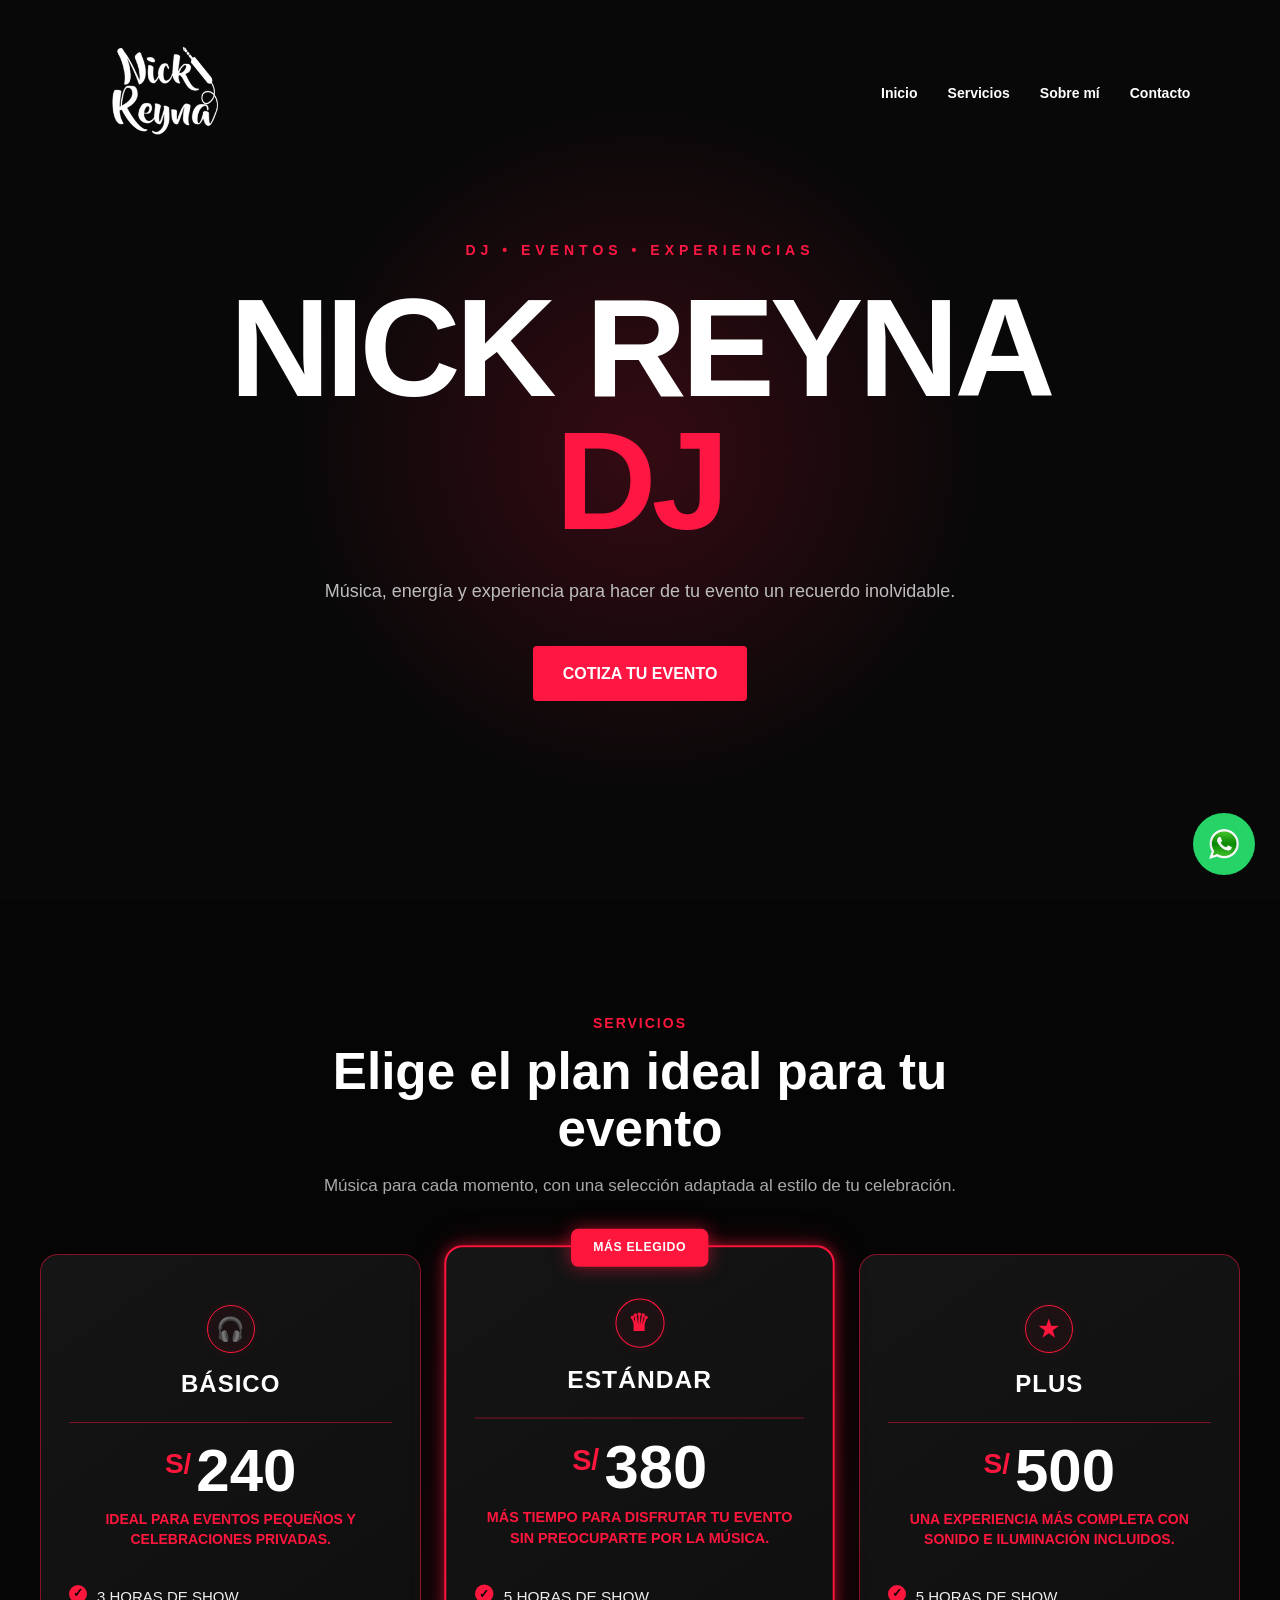
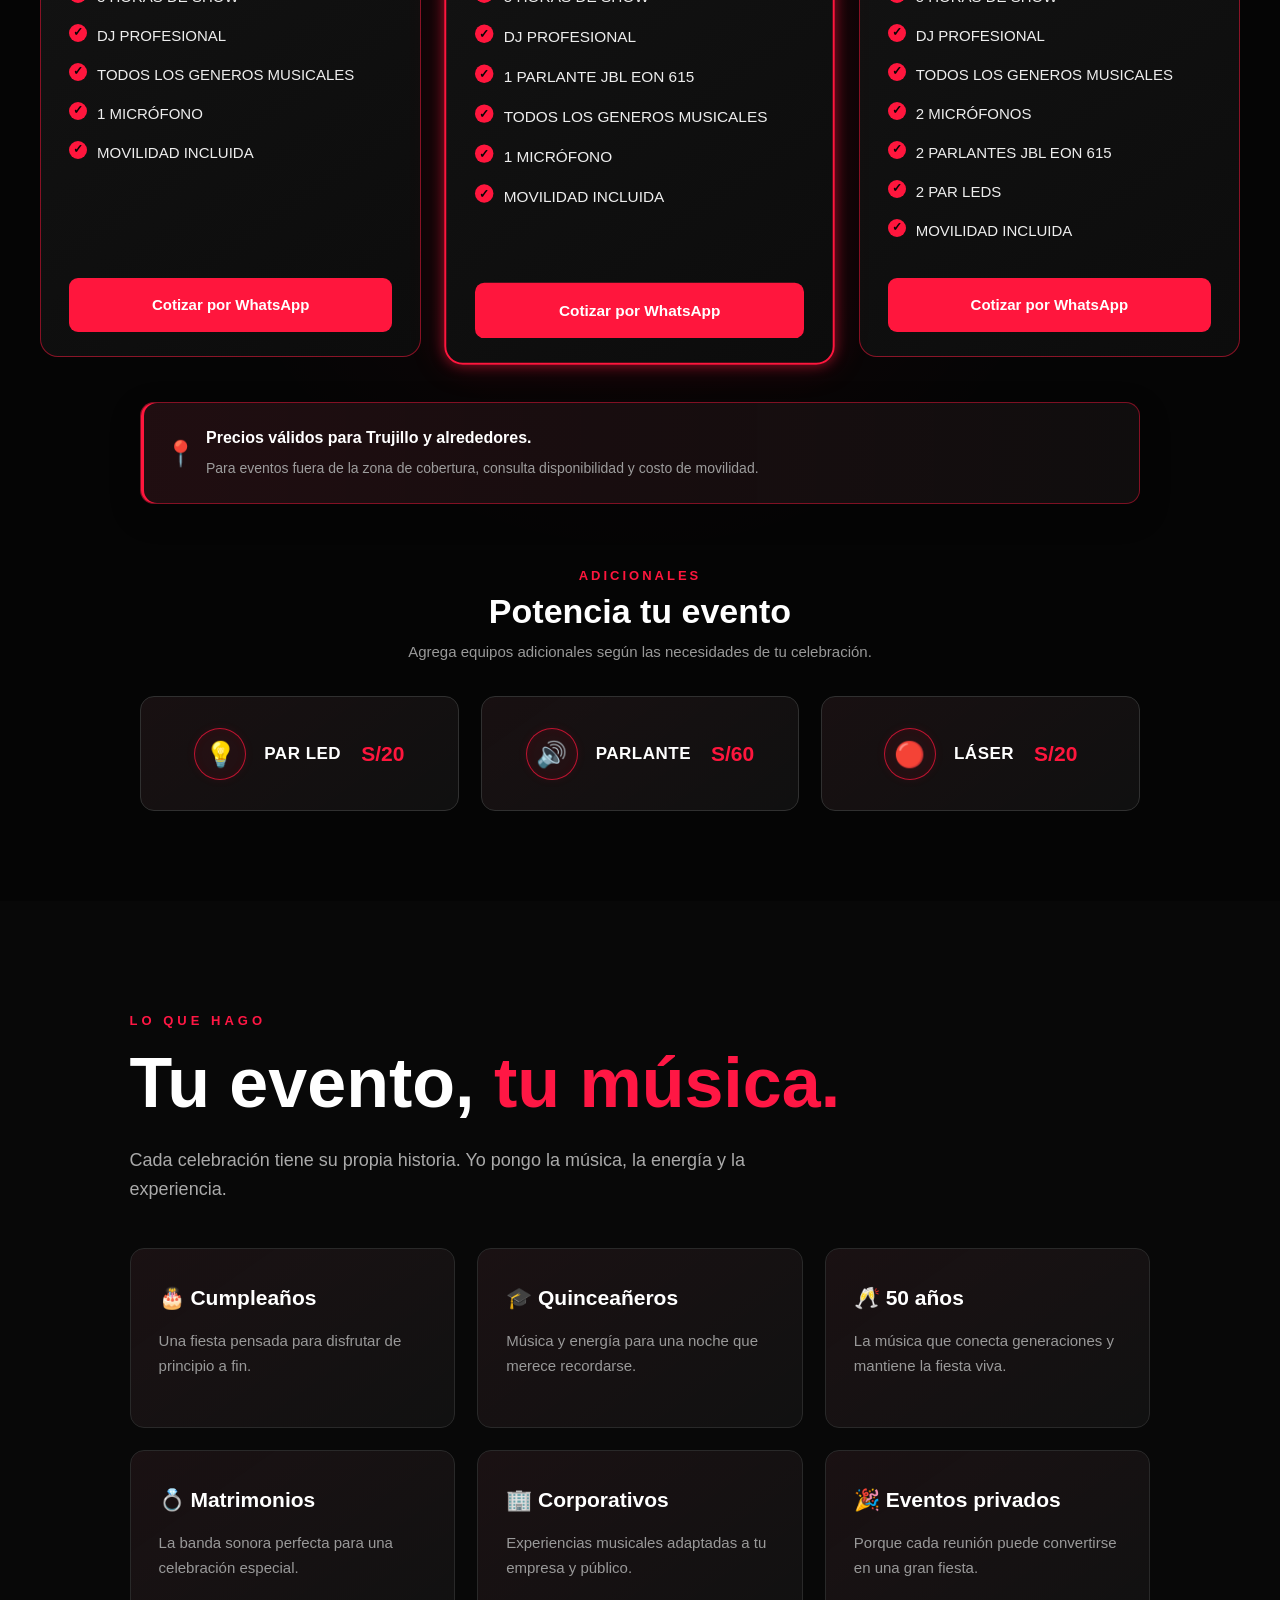
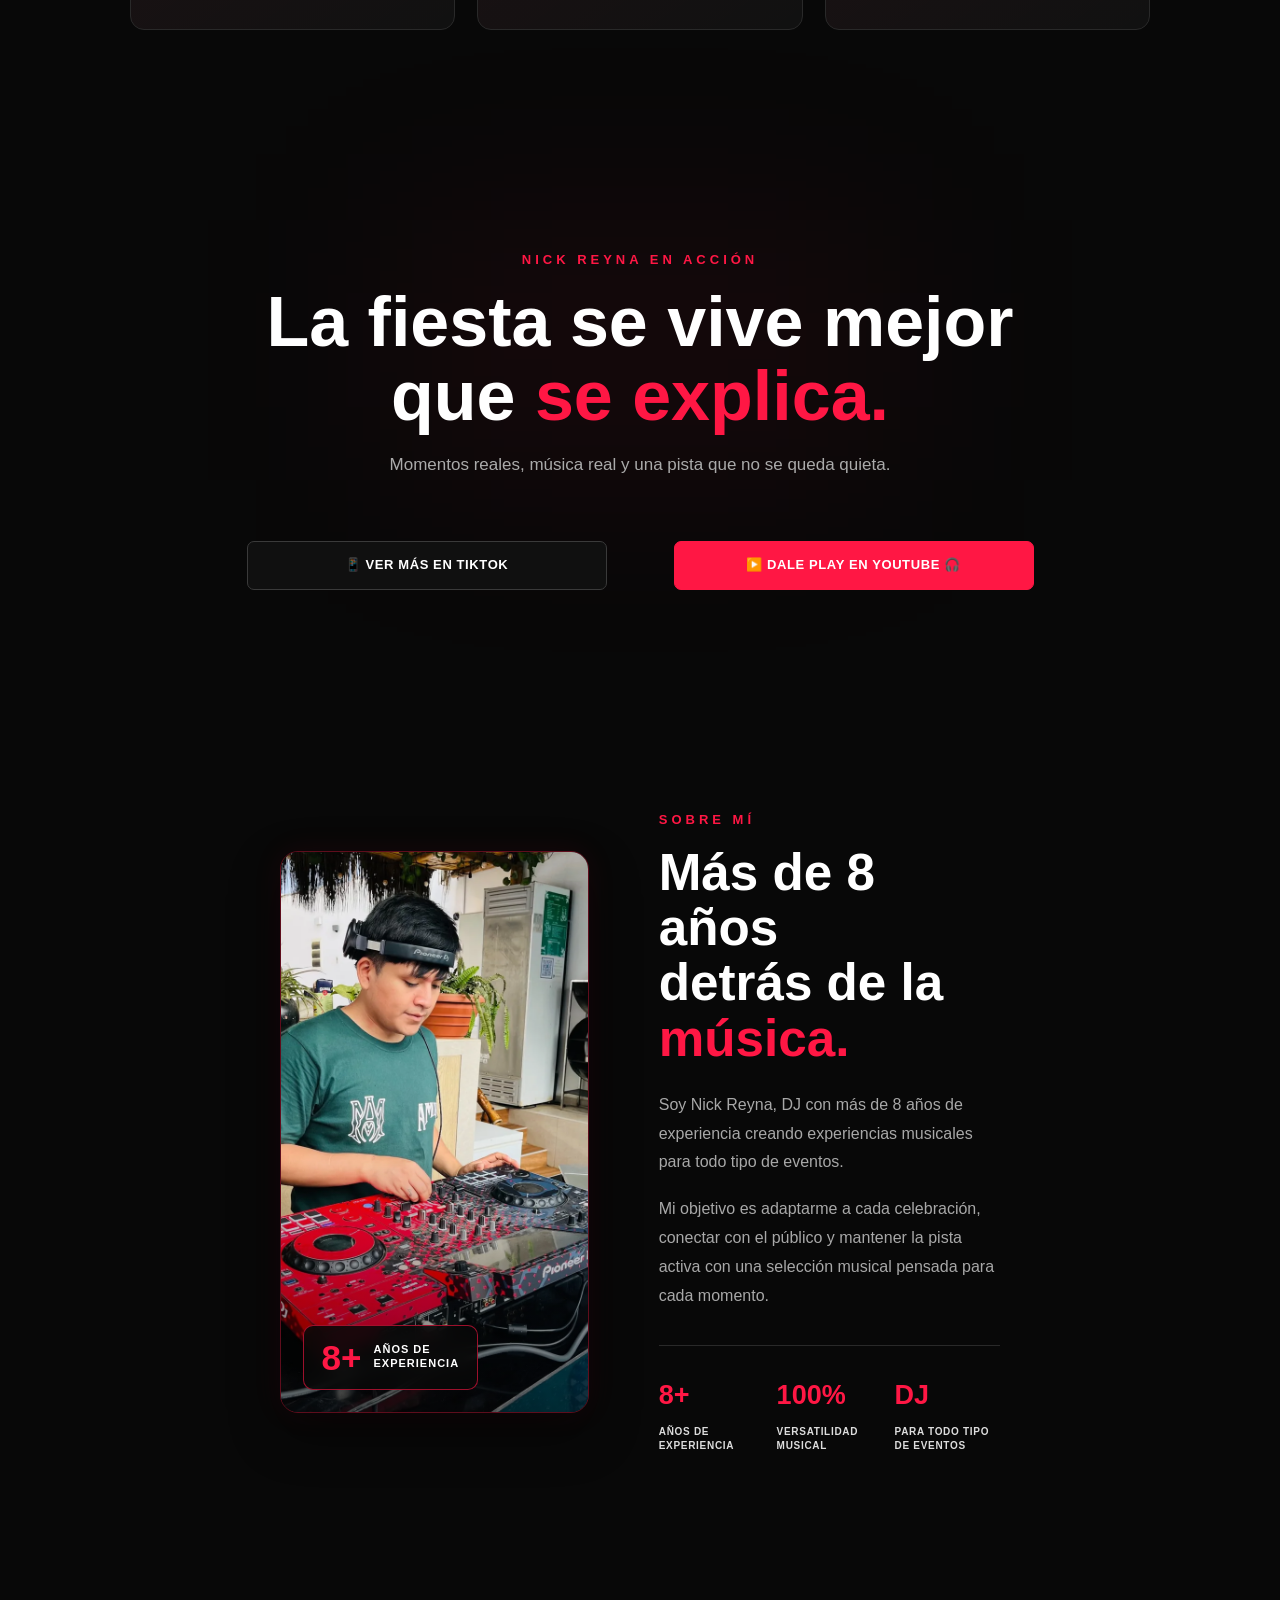
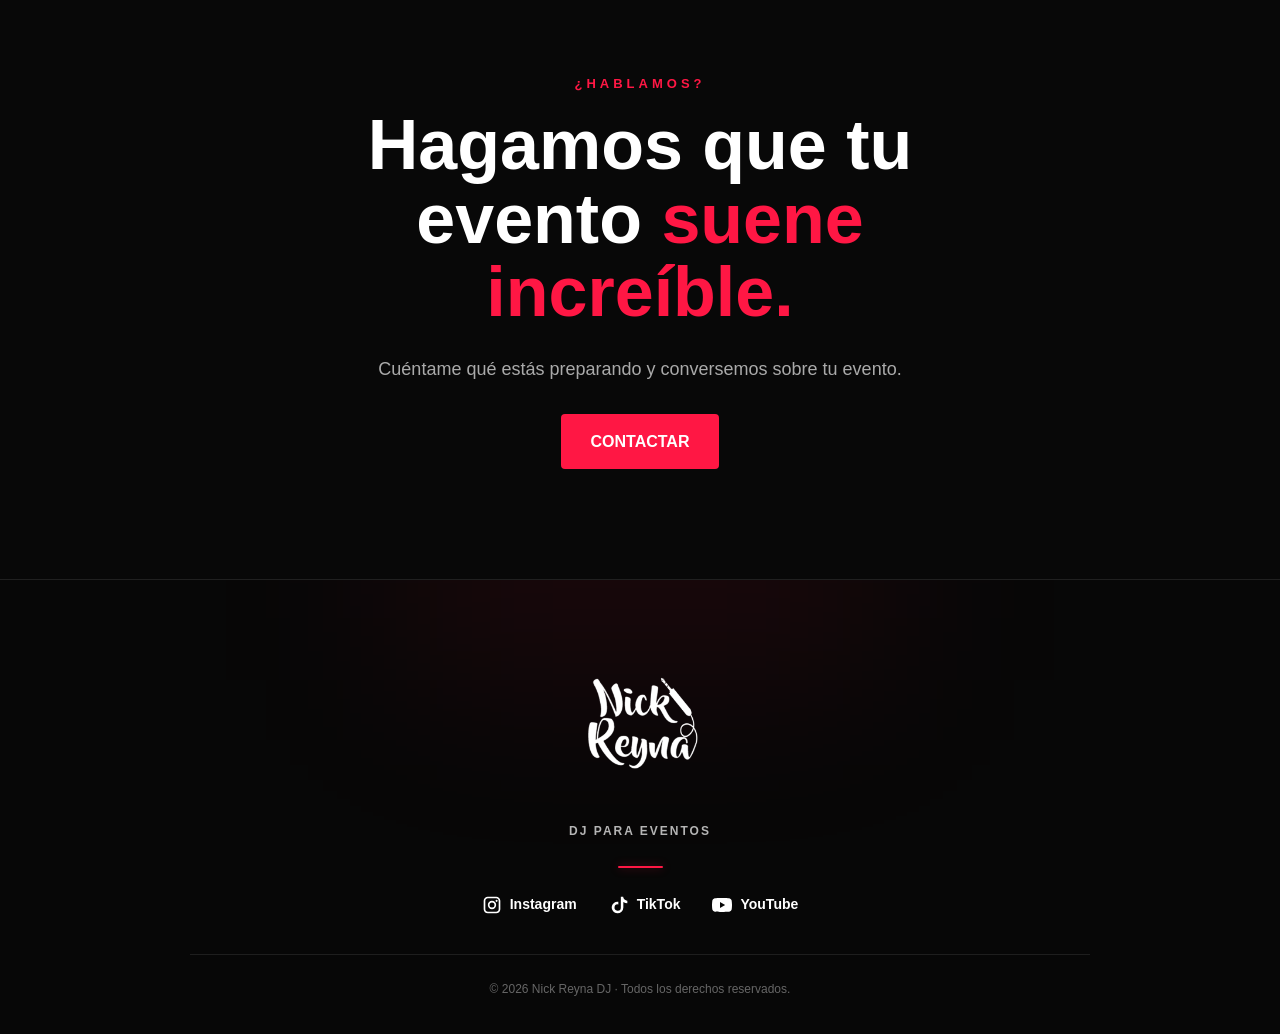
==== index.html @ 9663a925 "Add files via upload" ====
<!DOCTYPE html>
<html lang="es">
<head>
    <meta charset="UTF-8">
    <meta name="viewport" content="width=device-width, initial-scale=1.0">

    <title>Nick Reyna DJ | DJ para eventos</title>

    <link rel="icon" type="image/x-icon" href="logo.ico">

    <meta
        name="description"
        content="Nick Reyna DJ. DJ para cumpleaños, quinceañeros, matrimonios, eventos corporativos y privados. Más de 8 años de experiencia."
    >

    <meta name="author" content="Nick Reyna DJ">

    <link rel="stylesheet" href="style.css">
</head>

<body>

    <header>
        <nav class="navbar">
            <div class="logo">
    <img src="logo.png" alt="Nick Reyna DJ">
</div>

            <ul class="nav-links">
                <li><a href="#inicio">Inicio</a></li>
                <li><a href="#servicios">Servicios</a></li>
                <li><a href="#sobre-mi">Sobre mí</a></li>
                <li><a href="#contacto">Contacto</a></li>
            </ul>
        </nav>
    </header>


    <main>

        <section id="inicio" class="hero">
            <div class="hero-content">

                <p class="subtitle">DJ • EVENTOS • EXPERIENCIAS</p>

                <h1>
                    NICK REYNA
                    <span>DJ</span>
                </h1>

                <p class="hero-text">
                    Música, energía y experiencia para hacer de tu evento
                    un recuerdo inolvidable.
                </p>

                <a href="https://wa.me/51969179145?text=Hola%20Nick%2C%20quiero%20cotizar%20un%20servicio%20de%20DJ%20para%20mi%20evento." class="button" target="_blank" rel="noopener noreferrer">
    COTIZA TU EVENTO
</a>
            </div>
        </section>
<section id="servicios" class="servicios">
    <div class="contenedor-servicios">

        <div class="titulo-servicios">
            <span class="subtitulo">SERVICIOS</span>
            <h2>Elige el plan ideal para tu evento</h2>
            <p>
                Música para cada momento, con una selección adaptada
                al estilo de tu celebración.
            </p>
        </div>

        <div class="planes">

            <!-- PLAN BÁSICO -->
            <div class="plan">
                <h3><div class="icono-plan">🎧</div>BÁSICO</h3>

                <div class="precio">
                    <span>S/</span>240
                </div>

                <p class="descripcion-plan">
                    Ideal para eventos pequeños y celebraciones privadas.
                </p>

                <ul>
                    <li> 3 HORAS DE SHOW</li>
                    <li> DJ PROFESIONAL</li>
                    <li> TODOS LOS GENEROS MUSICALES</li>
                    <li> 1 MICRÓFONO</li>
                    <li> MOVILIDAD INCLUIDA</li>
                </ul>

                <a
                    href="https://wa.me/51969179145?text=Hola%20Nick%2C%20estoy%20interesado%20en%20el%20Plan%20B%C3%A1sico%20de%20S%2F240.%20Quisiera%20consultar%20disponibilidad%20para%20mi%20evento."
                    target="_blank" rel="noopener noreferrer"
                    class="boton-plan">
                    Cotizar por WhatsApp
                </a>
            </div>


            <!-- PLAN ESTÁNDAR -->
            <div class="plan plan-destacado">

                <div class="etiqueta-plan">
                    MÁS ELEGIDO
                </div>

                <h3><div class="icono-plan">♛</div>ESTÁNDAR</h3>

                <div class="precio">
                    <span>S/</span>380
                </div>

                <p class="descripcion-plan">
                    Más tiempo para disfrutar tu evento sin preocuparte por la música.
                </p>

                <ul>
                    <li> 5 HORAS DE SHOW</li>
                    <li> DJ PROFESIONAL</li>
                    <li> 1 PARLANTE JBL EON 615</li>
                    <li> TODOS LOS GENEROS MUSICALES</li>
                    <li> 1 MICRÓFONO</li>
                    <li> MOVILIDAD INCLUIDA</li>
                </ul>

                <a
                    href="https://wa.me/51969179145?text=Hola%20Nick%2C%20estoy%20interesado%20en%20el%20Plan%20Est%C3%A1ndar%20de%20S%2F380.%20Quisiera%20consultar%20disponibilidad%20para%20mi%20evento."
                    target="_blank" rel="noopener noreferrer"
                    class="boton-plan">
                    Cotizar por WhatsApp
                </a>
            </div>


            <!-- PLAN PLUS -->
            <div class="plan">
                <h3><div class="icono-plan">★</div>PLUS</h3>

                <div class="precio">
                    <span>S/</span>500
                </div>

                <p class="descripcion-plan">
                    Una experiencia más completa con sonido e iluminación incluidos.
                </p>

                <ul>
                    <li> 5 HORAS DE SHOW</li>
                    <li> DJ PROFESIONAL</li>
                    <li> TODOS LOS GENEROS MUSICALES</li>
                    <li> 2 MICRÓFONOS</li>
                    <li> 2 PARLANTES JBL EON 615</li>
                    <li> 2 PAR LEDS</li>
                    <li> MOVILIDAD INCLUIDA</li>
                </ul>

                <a
                    href="https://wa.me/51969179145?text=Hola%20Nick%2C%20estoy%20interesado%20en%20el%20Plan%20Plus%20de%20S%2F500.%20Quisiera%20consultar%20disponibilidad%20para%20mi%20evento."
                    target="_blank" rel="noopener noreferrer"
                    class="boton-plan">
                    Cotizar por WhatsApp
                </a>
            </div>

        </div>


        <!-- INFORMACIÓN DE COBERTURA -->
        <div class="cobertura-servicios">
            <p>
<strong>Precios válidos para Trujillo y alrededores.</strong>            </p>

            <small>
                Para eventos fuera de la zona de cobertura,
                consulta disponibilidad y costo de movilidad.
            </small>
        </div>


        <!-- SERVICIOS ADICIONALES -->
        <div class="adicionales">

            <h3>Potencia tu evento</h3>

            <p>
                Agrega equipos adicionales según las necesidades
                de tu celebración.
            </p>

            <div class="adicionales-grid">

                <div class="adicional">
                    <span>💡</span>
                    <h4>PAR LED</h4>
                    <strong>S/20</strong>
                </div>

                <div class="adicional">
                    <span>🔊</span>
                    <h4>Parlante</h4>
                    <strong>S/60</strong>
                </div>

                <div class="adicional">
                    <span>🔴</span>
                    <h4>Láser</h4>
                    <strong>S/20</strong>
                </div>

            </div>

        </div>

    </div>
</section>

<section class="section">
    <p class="section-label">LO QUE HAGO</p>

            <h2>Tu evento, <span>tu música.</span></h2>

            <p class="section-text">
                Cada celebración tiene su propia historia.
                Yo pongo la música, la energía y la experiencia.
            </p>

            <div class="services">

                <div class="service-card">
                    <h3>🎂 Cumpleaños</h3>
                    <p>Una fiesta pensada para disfrutar de principio a fin.</p>
                </div>

                <div class="service-card">
                    <h3>🎓 Quinceañeros</h3>
                    <p>Música y energía para una noche que merece recordarse.</p>
                </div>

                <div class="service-card">
                    <h3>🥂 50 años</h3>
                    <p>La música que conecta generaciones y mantiene la fiesta viva.</p>
                </div>

                <div class="service-card">
                    <h3>💍 Matrimonios</h3>
                    <p>La banda sonora perfecta para una celebración especial.</p>
                </div>

                <div class="service-card">
                    <h3>🏢 Corporativos</h3>
                    <p>Experiencias musicales adaptadas a tu empresa y público.</p>
                </div>

                <div class="service-card">
                    <h3>🎉 Eventos privados</h3>
                    <p>Porque cada reunión puede convertirse en una gran fiesta.</p>
                </div>

            </div>
        </section>


        <section id="en-accion" class="accion section">

            <div class="accion-header">
                <p class="section-label">NICK REYNA EN ACCIÓN</p>
                <h2>La fiesta se vive mejor que <span>se explica.</span></h2>
                <p class="accion-intro">
                    Momentos reales, música real y una pista que no se queda quieta.
                </p>
            </div>

            <div class="tiktok-grid">

                <div class="tiktok-card">
                    <blockquote class="tiktok-embed"
                        cite="https://www.tiktok.com/@nick.reyna/video/7651463135832067335"
                        data-video-id="7651463135832067335">
                        <section></section>
                    </blockquote>
                    <a href="https://www.tiktok.com/@nick.reyna" class="video-network-button tiktok-network-button" target="_blank" rel="noopener noreferrer">
                        📱 VER MÁS EN TIKTOK
                    </a>
                </div>

                <div class="tiktok-card">
                    <blockquote class="tiktok-embed"
                        cite="https://www.tiktok.com/@nick.reyna/video/7519353607968378117"
                        data-video-id="7519353607968378117">
                        <section></section>
                    </blockquote>
                    <a href="https://youtube.com/@nickreynadj" class="video-network-button youtube-network-button" target="_blank" rel="noopener noreferrer">
                        ▶️ DALE PLAY EN YOUTUBE 🎧
                    </a>
                </div>

            </div>
        </section>

        <section id="sobre-mi" class="about section">

    <div class="about-grid">

        <div class="about-image">
            <img src="IMG_0983.webp" alt="Nick Reyna DJ durante un evento">
            <div class="about-experience">
                <strong>8+</strong>
                <span>AÑOS DE<br>EXPERIENCIA</span>
            </div>
        </div>

        <div class="about-content">

            <p class="section-label">SOBRE MÍ</p>

            <h2>
                Más de 8 años<br>
                detrás de la <span>música.</span>
            </h2>

            <p>
                Soy Nick Reyna, DJ con más de 8 años de experiencia
                creando experiencias musicales para todo tipo de eventos.
            </p>

            <p>
                Mi objetivo es adaptarme a cada celebración, conectar con
                el público y mantener la pista activa con una selección
                musical pensada para cada momento.
            </p>

            <div class="about-stats">

                <div class="about-stat">
                    <strong>8+</strong>
                    <span>AÑOS DE EXPERIENCIA</span>
                </div>

                <div class="about-stat">
                    <strong>100%</strong>
                    <span>VERSATILIDAD MUSICAL</span>
                </div>

                <div class="about-stat">
                    <strong>DJ</strong>
                    <span>PARA TODO TIPO DE EVENTOS</span>
                </div>

            </div>

        </div>

    </div>

</section>


        <section id="contacto" class="contact section">

            <p class="section-label">¿HABLAMOS?</p>

            <h2>Hagamos que tu evento <span>suene increíble.</span></h2>

            <p>
                Cuéntame qué estás preparando y conversemos sobre tu evento.
            </p>

            <a href="https://wa.me/51969179145?text=Hola%20Nick%2C%20vi%20tu%20p%C3%A1gina%20web%20y%20quiero%20informaci%C3%B3n%20sobre%20tus%20servicios%20de%20DJ." class="button" target="_blank" rel="noopener noreferrer">
    CONTACTAR
</a>

        </section>

    </main>


    <footer class="footer">

    <div class="footer-content">

        <div class="footer-logo">
            <img src="logo.png" alt="Nick Reyna DJ">
        </div>

        <p class="footer-description">
            DJ PARA EVENTOS
        </p>

        <div class="footer-line"></div>

        <div class="footer-socials">

    <!-- INSTAGRAM -->
    <a href="https://www.instagram.com/nick.reyna/"
       target="_blank"
       rel="noopener noreferrer">

        <svg viewBox="0 0 24 24" aria-hidden="true">
            <path d="M7 2C4.24 2 2 4.24 2 7v10c0 2.76 2.24 5 5 5h10c2.76 0 5-2.24 5-5V7c0-2.76-2.24-5-5-5H7zm10 2c1.66 0 3 1.34 3 3v10c0 1.66-1.34 3-3 3H7c-1.66 0-3-1.34-3-3V7c0-1.66 1.34-3 3-3h10zm-5 3a5 5 0 100 10 5 5 0 000-10zm0 2a3 3 0 110 6 3 3 0 010-6zm5.5-3.25a1.25 1.25 0 100 2.5 1.25 1.25 0 000-2.5z"/>
        </svg>

        <span>Instagram</span>
    </a>


    <!-- TIKTOK -->
    <a href="https://www.tiktok.com/@nick.reyna"
       target="_blank"
       rel="noopener noreferrer">

        <svg viewBox="0 0 24 24" aria-hidden="true">
            <path d="M14 2h3c.2 1.7 1.2 3.2 2.7 4.1.7.4 1.5.7 2.3.8v3.1c-1.7 0-3.4-.5-4.8-1.5V15a7 7 0 11-6-6.9v3.2a3.8 3.8 0 103 3.7V2z"/>
        </svg>

        <span>TikTok</span>
    </a>


    <!-- YOUTUBE -->
    <a href="https://youtube.com/@nickreynadj"
       target="_blank"
       rel="noopener noreferrer">

        <svg viewBox="0 0 24 24" aria-hidden="true">
            <path d="M23.5 6.2a3 3 0 00-2.1-2.1C19.5 3.6 12 3.6 12 3.6s-7.5 0-9.4.5A3 3 0 00.5 6.2 31 31 0 000 12a31 31 0 00.5 5.8 3 3 0 002.1 2.1c1.9.5 9.4.5 9.4.5s7.5 0 9.4-.5a3 3 0 002.1-2.1A31 31 0 0024 12a31 31 0 00-.5-5.8zM9.6 15.6V8.4L15.8 12l-6.2 3.6z"/>
        </svg>

        <span>YouTube</span>
    </a>

</div>

        <p class="footer-copy">
            © 2026 Nick Reyna DJ · Todos los derechos reservados.
        </p>

    </div>

</footer>

<a
    href="https://wa.me/51969179145?text=Hola%20Nick%2C%20quiero%20cotizar%20un%20servicio%20de%20DJ%20para%20mi%20evento"
    class="whatsapp-float"
    style="position:fixed !important; right:25px !important; bottom:25px !important; width:62px !important; height:62px !important; z-index:99999 !important; display:flex !important; align-items:center !important; justify-content:center !important; border-radius:50% !important; background:#25D366 !important; overflow:hidden !important; margin:0 !important; padding:0 !important;"
    target="_blank"
    rel="noopener noreferrer"
    aria-label="Contactar por WhatsApp">

    <img src="./whatsapp.png" alt="WhatsApp" style="width:32px !important; height:32px !important; max-width:32px !important; max-height:32px !important; object-fit:contain !important;">

</a>

    <script async src="https://www.tiktok.com/embed.js"></script>

    <script src="script.js"></script>

</body>
</html>
---- style.css ----
/* ===============================
   NICK REYNA DJ - ESTILOS
   =============================== */

* {
    margin: 0;
    padding: 0;
    box-sizing: border-box;
}

html {
    scroll-behavior: smooth;
}

body {
    font-family: Arial, Helvetica, sans-serif;
    background: #080808;
    color: #ffffff;
    line-height: 1.6;
}

/* ===============================
   NAVEGACIÓN
   =============================== */

header {
    position: absolute;
    top: 0;
    left: 0;
    width: 100%;
    z-index: 1000;
}

.navbar {
    width: 100%;
    padding: 20px 7%;
    display: flex;
    justify-content: space-between;
    align-items: center;
    transition: 0.3s ease;
}


.logo {
    font-size: 22px;
    font-weight: 800;
    letter-spacing: 2px;
}

.logo span {
    color: #ff1744;
}

.nav-links {
    display: flex;
    gap: 30px;
    list-style: none;
}

.nav-links a {
    color: #ffffff;
    text-decoration: none;
    font-size: 14px;
    font-weight: 600;
    transition: 0.3s ease;
}

.nav-links a:hover {
    color: #ff1744;
}

/* ===============================
   HERO
   =============================== */

.hero {
    min-height: 100vh;
    display: flex;
    align-items: center;
    justify-content: center;
    text-align: center;
    padding: 120px 7% 80px;

    background:
        radial-gradient(circle at center, rgba(255, 23, 68, 0.18), transparent 45%),
        #080808;
}

.hero-content {
    max-width: 900px;
}

.subtitle {
    color: #ff1744;
    font-size: 14px;
    font-weight: 700;
    letter-spacing: 5px;
    margin-bottom: 20px;
}

.hero h1 {
    font-size: clamp(60px, 11vw, 140px);
    line-height: 0.95;
    font-weight: 900;
    letter-spacing: -5px;
}

.hero h1 span {
    display: block;
    color: #ff1744;
}

.hero-text {
    max-width: 650px;
    margin: 30px auto;
    color: #bdbdbd;
    font-size: 18px;
}

.button {
    display: inline-block;
    margin-top: 10px;
    padding: 15px 30px;
    background: #ff1744;
    color: #ffffff;
    text-decoration: none;
    font-weight: 800;
    border-radius: 4px;
    transition: 0.3s ease;
}

.button:hover {
    transform: translateY(-3px);
    box-shadow: 0 10px 30px rgba(255, 23, 68, 0.3);
}

/* ===============================
   SECCIONES
   =============================== */

.section {
    padding: 110px 7%;
    max-width: 1200px;
    margin: 0 auto;

    opacity: 0;
    transform: translateY(40px);
    transition: 0.8s ease;
}

.section.show {
    opacity: 1;
    transform: translateY(0);
}

.section-label {
    color: #ff1744;
    font-size: 13px;
    font-weight: 800;
    letter-spacing: 4px;
    margin-bottom: 15px;
}

.section h2 {
    font-size: clamp(38px, 6vw, 70px);
    line-height: 1.05;
    margin-bottom: 25px;
}

.section h2 span {
    color: #ff1744;
}

.section-text {
    max-width: 650px;
    color: #aaaaaa;
    font-size: 18px;
}

/* ===============================
   SERVICIOS
   =============================== */

/* ========================================
   LO QUE HAGO
======================================== */

.services {
    margin-top: 45px;
    display: grid;
    grid-template-columns: repeat(3, 1fr);
    gap: 22px;
}


/* TARJETAS */

.service-card {
    position: relative;

    min-height: 180px;
    padding: 32px 28px;

    background:
        linear-gradient(
            145deg,
            rgba(255, 23, 68, 0.04),
            rgba(255, 23, 68, 0)
        ),
        #111111;

    border: 1px solid #292929;
    border-radius: 14px;

    overflow: hidden;

    transition:
        transform 0.3s ease,
        border-color 0.3s ease,
        box-shadow 0.3s ease;
}


/* LÍNEA DECORATIVA */

.service-card::before {
    content: "";
    position: absolute;

    top: 0;
    left: 0;

    width: 4px;
    height: 0;

    background: #ff1744;

    transition: height 0.3s ease;
}


/* HOVER */

.service-card:hover {
    transform: translateY(-7px);

    border-color: rgba(255, 23, 68, 0.6);

    box-shadow:
        0 15px 35px rgba(0, 0, 0, 0.35),
        0 0 20px rgba(255, 23, 68, 0.08);
}

.service-card:hover::before {
    height: 100%;
}


/* TÍTULO */

.service-card h3 {
    margin: 0 0 14px;

    color: #ffffff;

    font-size: 21px;
    font-weight: 800;
}


/* TEXTO */

.service-card p {
    margin: 0;

    color: #999999;

    font-size: 15px;
    line-height: 1.65;
}

/* ===============================
   SOBRE MÍ
   =============================== */

.about {
    max-width: 900px;
}

.about p:not(.section-label) {
    color: #b0b0b0;
    font-size: 18px;
    margin-bottom: 18px;
}

/* ===============================
   CONTACTO
   =============================== */

.contact {
    text-align: center;
    max-width: 900px;
}

.contact p:not(.section-label) {
    color: #aaaaaa;
    font-size: 18px;
    margin-bottom: 20px;
}

/* ===============================
   FOOTER
   =============================== */

footer {
    text-align: center;
    padding: 30px 20px;
    border-top: 1px solid #1c1c1c;
    color: #666666;
    font-size: 13px;
}

/* ===============================
   RESPONSIVE / CELULAR
   =============================== */

@media (max-width: 800px) {

    .navbar {
        padding: 18px 5%;
    }

    .nav-links {
        gap: 12px;
    }

    .nav-links a {
        font-size: 11px;
    }

    .hero {
        padding-left: 5%;
        padding-right: 5%;
    }

    .hero h1 {
        letter-spacing: -3px;
    }

    .hero-text {
        font-size: 16px;
    }

    .section {
        padding: 80px 5%;
    }

    .services {
        grid-template-columns: 1fr;
    }
}

@media (max-width: 500px) {

    .logo {
        font-size: 17px;
    }

    .nav-links {
        gap: 8px;
    }

    .nav-links a {
        font-size: 10px;
    }

    .subtitle {
        font-size: 10px;
        letter-spacing: 3px;
    }

    .hero h1 {
        font-size: 58px;
    }

    .section h2 {
    font-size: 40px;
}

} /* CIERRA EL @media max-width: 500px */

a.whatsapp-float {
    position: fixed !important;
    right: 25px !important;
    bottom: 25px !important;
    width: 62px !important;
    height: 62px !important;
    padding: 0 !important;
    margin: 0 !important;
    display: flex !important;
    align-items: center !important;
    justify-content: center !important;
    background: #25D366 !important;
    border-radius: 50% !important;
    overflow: hidden !important;
    z-index: 9999 !important;
    box-sizing: border-box !important;
}

a.whatsapp-float img {
    width: 32px !important;
    height: 32px !important;
    max-width: 32px !important;
    max-height: 32px !important;
    object-fit: contain !important;
    display: block !important;
    margin: 0 !important;
    padding: 0 !important;
}

a.whatsapp-float:hover {
    transform: scale(1.1);
}

@media (max-width: 500px) {
    a.whatsapp-float {
        width: 56px !important;
        height: 56px !important;
        right: 18px !important;
        bottom: 18px !important;
    }

    a.whatsapp-float img {
        width: 28px !important;
        height: 28px !important;
        max-width: 28px !important;
        max-height: 28px !important;
    }
    } /* CIERRA EL @media DEL WHATSAPP */


/* ========================================
   SERVICIOS - DISEÑO ROJO / NEGRO
======================================== */

#servicios {
    padding: 110px 20px 90px;
    background:
        radial-gradient(circle at center, rgba(255, 0, 45, 0.05), transparent 45%),
        #050505;
    color: #ffffff;
}

#servicios .contenedor-servicios {
    width: 100%;
    max-width: 1200px;
    margin: 0 auto;
}

#servicios .titulo-servicios {
    text-align: center;
    max-width: 720px;
    margin: 0 auto 55px;
}

#servicios .subtitulo {
    display: inline-block;
    margin-bottom: 10px;
    color: #ff163d;
    font-size: 14px;
    font-weight: 800;
    letter-spacing: 2px;
}

#servicios .titulo-servicios h2 {
    margin: 0 0 15px;
    font-size: clamp(34px, 4vw, 52px);
    line-height: 1.1;
    color: #ffffff;
}

#servicios .titulo-servicios p {
    margin: 0;
    color: #a8a8a8;
    font-size: 17px;
    line-height: 1.6;
}


/* ========================================
   GRID DE PLANES
======================================== */

#servicios .planes {
    display: grid;
    grid-template-columns: repeat(3, minmax(0, 1fr));
    gap: 28px;
    align-items: stretch;
    width: 100%;
}


/* ========================================
   TARJETAS
======================================== */

#servicios .plan {
    position: relative;
    display: flex;
    flex-direction: column;
    min-height: 520px;
    padding: 38px 28px 24px;
    background: linear-gradient(
        145deg,
        #151515 0%,
        #0c0c0c 100%
    );
    border: 1px solid rgba(255, 22, 61, 0.5);
    border-radius: 18px;
    box-sizing: border-box;
    overflow: visible;
    transition:
        transform 0.3s ease,
        border-color 0.3s ease,
        box-shadow 0.3s ease;
}

#servicios .plan:hover {
    transform: translateY(-8px);
    border-color: #ff163d;
    box-shadow:
        0 15px 35px rgba(0, 0, 0, 0.5),
        0 0 22px rgba(255, 22, 61, 0.14);
}


/* ========================================
   PLAN DESTACADO
======================================== */

#servicios .plan-destacado {
    border: 2px solid #ff163d;
    box-shadow:
        0 0 12px rgba(255, 22, 61, 0.55),
        0 0 35px rgba(255, 22, 61, 0.16);
    transform: scale(1.025);
    z-index: 2;
}

#servicios .plan-destacado:hover {
    transform: scale(1.025) translateY(-8px);
}

#servicios .etiqueta-plan {
    position: absolute;
    top: -18px;
    left: 50%;
    transform: translateX(-50%);
    padding: 9px 22px;
    border-radius: 7px;
    background: #ff163d;
    color: #ffffff;
    font-size: 12px;
    font-weight: 900;
    letter-spacing: 0.6px;
    box-shadow: 0 0 18px rgba(255, 22, 61, 0.55);
    white-space: nowrap;
}


/* ========================================
   TÍTULO DEL PLAN
======================================== */

#servicios .plan h3 {
    margin: 12px 0 18px;
    padding-bottom: 18px;
    text-align: center;
    font-size: 24px;
    letter-spacing: 1px;
    color: #ffffff;
    border-bottom: 1px solid rgba(255, 22, 61, 0.45);
}


/* ========================================
   PRECIO
======================================== */

#servicios .precio {
    margin: 0 0 8px;
    text-align: center;
    color: #ffffff;
    font-size: 60px;
    line-height: 1;
    font-weight: 900;
}

#servicios .precio span {
    margin-right: 5px;
    color: #ff163d;
    font-size: 28px;
    vertical-align: 18px;
}


/* ========================================
   DESCRIPCIÓN
======================================== */

#servicios .descripcion-plan {
    min-height: 48px;
    margin: 0 0 20px;
    text-align: center;
    color: #ff163d;
    font-size: 14px;
    line-height: 1.45;
    font-weight: 800;
    text-transform: uppercase;
}


/* ========================================
   LISTA
======================================== */

#servicios .plan ul {
    list-style: none !important;
    padding: 0 !important;
    margin: 0 0 28px !important;
}

#servicios .plan ul li {
    position: relative;
    padding: 9px 0 9px 28px !important;
    margin: 0 !important;
    color: #eeeeee;
    font-size: 15px;
    line-height: 1.4;
    border: none !important;
}

#servicios .plan ul li::before {
    content: "✓";
    position: absolute;
    left: 0;
    top: 8px;
    display: flex;
    align-items: center;
    justify-content: center;
    width: 18px;
    height: 18px;
    border-radius: 50%;
    background: #ff163d;
    color: #050505;
    font-size: 12px;
    font-weight: 900;
}


/* ========================================
   BOTÓN
======================================== */

#servicios .boton-plan {
    display: block;
    width: 100%;
    margin-top: auto;
    padding: 15px 18px;
    box-sizing: border-box;
    border-radius: 9px;
    background: #ff163d;
    color: #ffffff !important;
    text-align: center;
    text-decoration: none !important;
    font-size: 15px;
    font-weight: 800;
    transition:
        transform 0.2s ease,
        box-shadow 0.2s ease,
        background 0.2s ease;
}

#servicios .boton-plan:hover {
    transform: translateY(-2px);
    background: #ff2a4d;
    box-shadow: 0 0 20px rgba(255, 22, 61, 0.35);
}


/* ========================================
   COBERTURA
======================================== */

#servicios .cobertura-servicios {
    position: relative;
    max-width: 1000px;
    margin: 45px auto 0;
    padding: 22px 28px 22px 65px;

    background:
        linear-gradient(
            90deg,
            rgba(255, 22, 61, 0.08),
            rgba(255, 22, 61, 0.01)
        ),
        #0d0d0d;

    border: 1px solid rgba(255, 22, 61, 0.45);
    border-radius: 14px;

    text-align: left;

    box-shadow:
        0 10px 30px rgba(0, 0, 0, 0.25),
        inset 3px 0 0 #ff163d;
}
#servicios .cobertura-servicios::before {
    content: "📍";
    position: absolute;
    left: 24px;
    top: 50%;
    transform: translateY(-50%);
    font-size: 25px;
}

#servicios .cobertura-servicios p {
    margin: 0 0 5px;
    color: #ffffff;
    font-size: 16px;
}

#servicios .cobertura-servicios small {
    color: #9d9d9d;
    font-size: 14px;
}


/* ========================================
   ADICIONALES
======================================== */

#servicios .adicionales {
    margin-top: 60px;
    padding-top: 5px;
    text-align: center;
}

#servicios .adicionales > h3 {
    margin: 0 0 10px;
    color: #ffffff;
    font-size: 34px;
    line-height: 1.1;
}

#servicios .adicionales > h3::before {
    content: "ADICIONALES";
    display: block;
    margin-bottom: 10px;
    color: #ff163d;
    font-size: 13px;
    font-weight: 900;
    letter-spacing: 3px;
}

#servicios .adicionales > p {
    max-width: 600px;
    margin: 0 auto 32px;
    color: #999999;
    font-size: 15px;
    line-height: 1.6;
}


/* CONTENEDOR DE LAS 3 CAJITAS */

#servicios .adicionales-grid {
    display: grid;
    grid-template-columns: repeat(3, 1fr);
    gap: 22px;

    width: 100%;
    max-width: 1000px;
    margin: 0 auto;
}


/* CAJITA INDIVIDUAL */

#servicios .adicional {
    position: relative;

    display: flex;
    align-items: center;
    justify-content: center;
    gap: 18px;

    min-height: 115px;
    padding: 22px 25px;

    background:
        linear-gradient(
            145deg,
            rgba(255, 22, 61, 0.035),
            rgba(255, 22, 61, 0)
        ),
        #101010;

    border: 1px solid #303030;
    border-radius: 14px;

    overflow: hidden;

    transition:
        transform 0.3s ease,
        border-color 0.3s ease,
        box-shadow 0.3s ease;
}


/* PEQUEÑA LÍNEA ROJA ARRIBA */

#servicios .adicional::before {
    content: "";
    position: absolute;

    top: 0;
    left: 50%;

    width: 0;
    height: 2px;

    background: #ff163d;

    transform: translateX(-50%);

    transition: width 0.3s ease;
}


/* EFECTO AL PASAR EL MOUSE */

#servicios .adicional:hover {
    transform: translateY(-6px);

    border-color: rgba(255, 22, 61, 0.65);

    box-shadow:
        0 12px 30px rgba(0, 0, 0, 0.35),
        0 0 20px rgba(255, 22, 61, 0.10);
}

#servicios .adicional:hover::before {
    width: 70%;
}


/* ICONO */

#servicios .adicional span {
    display: flex;
    align-items: center;
    justify-content: center;

    width: 52px;
    height: 52px;

    flex-shrink: 0;

    margin: 0;

    border: 1px solid rgba(255, 22, 61, 0.7);
    border-radius: 50%;

    background: rgba(255, 22, 61, 0.06);

    font-size: 25px;

    box-shadow:
        inset 0 0 10px rgba(255, 22, 61, 0.05),
        0 0 10px rgba(255, 22, 61, 0.08);
}


/* NOMBRE */

#servicios .adicional h4 {
    margin: 0;
    color: #ffffff;

    font-size: 17px;
    font-weight: 800;
    letter-spacing: 0.5px;

    text-transform: uppercase;
}


/* PRECIO */

#servicios .adicional strong {
    display: block;

    margin-left: 2px;

    color: #ff163d;

    font-size: 21px;
    font-weight: 900;

    white-space: nowrap;
}


/* ========================================
   TABLET
======================================== */
/* ========================================
   CELULAR
======================================== */

@media (max-width: 600px) {
    #servicios .planes { grid-template-columns: 1fr; max-width: 620px; margin: 0 auto; gap: 38px; }
    #servicios .adicionales { margin-top: 50px; }
    #servicios .adicionales > h3 { font-size: 30px; }
    #servicios .adicionales-grid { grid-template-columns: 1fr; gap: 14px; }
    #servicios .adicional { min-height: 95px; justify-content: flex-start; padding: 18px 22px; }
    #servicios .adicional span { width: 46px; height: 46px; font-size: 22px; }
    #servicios .adicional h4 { font-size: 16px; }
    #servicios .adicional strong { margin-left: auto; font-size: 20px; }
    #servicios .plan-destacado { transform: none; }
    #servicios .plan-destacado:hover { transform: translateY(-8px); }
    #servicios { padding: 80px 16px 65px; }
    #servicios .titulo-servicios { margin-bottom: 45px; }
    #servicios .titulo-servicios h2 { font-size: 34px; }
    #servicios .titulo-servicios p { font-size: 15px; }
    #servicios .plan { padding: 34px 22px 22px; border-radius: 16px; }
    #servicios .precio { font-size: 52px; }
    #servicios .precio span { font-size: 24px; vertical-align: 14px; }
    #servicios .cobertura-servicios { padding: 20px 18px 20px 55px; margin-top: 32px; }
    #servicios .cobertura-servicios::before { left: 18px; top: 22px; transform: none; font-size: 22px; }
    #servicios .cobertura-servicios p { font-size: 15px; line-height: 1.45; margin-bottom: 8px; }
    #servicios .cobertura-servicios small { display: block; font-size: 13px; line-height: 1.55; }
}

/* ICONOS DE LOS PLANES */

#servicios .icono-plan {
    width: 48px;
    height: 48px;
    margin: 0 auto 12px;

    display: flex;
    align-items: center;
    justify-content: center;

    border: 1px solid #ff163d;
    border-radius: 50%;

    color: #ff163d;
    font-size: 23px;

    background: rgba(255, 22, 61, 0.04);

    box-shadow:
        inset 0 0 12px rgba(255, 22, 61, 0.05),
        0 0 12px rgba(255, 22, 61, 0.08);
}
.logo img {
    display: block;
    width: 145px;
    height: auto;

    filter: brightness(0) invert(1);
}
/* ========================================
   SOBRE MÍ
======================================== */

#sobre-mi {
    position: relative;
    overflow: hidden;
}

.about-grid {
    display: grid;
    grid-template-columns: 0.95fr 1.05fr;
    gap: 70px;
    align-items: center;
}


/* FOTO */

.about-image {
    position: relative;
    min-height: 560px;

    border-radius: 18px;
    overflow: hidden;

    border: 1px solid rgba(255, 23, 68, 0.35);

    box-shadow:
        0 20px 50px rgba(0, 0, 0, 0.45),
        0 0 30px rgba(255, 23, 68, 0.08);
}

.about-image img {
    display: block;

    width: 100%;
    height: 100%;
    min-height: 560px;

    object-fit: cover;
    object-position: center;

    transition: transform 0.6s ease;
}

.about-image:hover img {
    transform: scale(1.035);
}


/* DEGRADADO SOBRE FOTO */

.about-image::after {
    content: "";
    position: absolute;
    inset: 0;

    background:
        linear-gradient(
            to top,
            rgba(0, 0, 0, 0.55),
            transparent 45%
        );

    pointer-events: none;
}


/* CAJITA 8+ */

.about-experience {
    position: absolute;
    left: 22px;
    bottom: 22px;
    z-index: 2;

    display: flex;
    align-items: center;
    gap: 12px;

    padding: 14px 18px;

    background: rgba(8, 8, 8, 0.88);
    backdrop-filter: blur(8px);

    border: 1px solid rgba(255, 23, 68, 0.6);
    border-radius: 10px;
}

.about-experience strong {
    color: #ff1744;
    font-size: 35px;
    line-height: 1;
}

.about-experience span {
    color: #ffffff;
    font-size: 11px;
    font-weight: 800;
    line-height: 1.25;
    letter-spacing: 1px;
}


/* TEXTO */

.about-content .section-label {
    margin-bottom: 14px;
}

.about-content h2 {
    margin: 0 0 25px;

    color: #ffffff;

    font-size: clamp(38px, 4vw, 58px);
    line-height: 1.08;
}

.about-content h2 span {
    color: #ff1744;
}

.about-content > p:not(.section-label) {
    max-width: 620px;

    margin: 0 0 18px;

    color: #a8a8a8;

    font-size: 16px;
    line-height: 1.8;
}


/* ESTADÍSTICAS */

.about-stats {
    display: grid;
    grid-template-columns: repeat(3, 1fr);

    gap: 12px;

    margin-top: 35px;
    padding-top: 28px;

    border-top: 1px solid #292929;
}

.about-stat {
    padding-right: 10px;
}

.about-stat strong {
    display: block;

    margin-bottom: 7px;

    color: #ff1744;

    font-size: 27px;
    font-weight: 900;
}

.about-stat span {
    display: block;

    color: #dddddd;

    font-size: 10px;
    font-weight: 800;
    line-height: 1.45;
    letter-spacing: 0.7px;
}


/* ========================================
   SOBRE MÍ - MÓVIL
======================================== */

@media (max-width: 800px) {

    .about-grid {
        grid-template-columns: 1fr;
        gap: 38px;
    }

    .about-image {
        min-height: 430px;
    }

    .about-image img {
        min-height: 430px;
        object-position: center;
    }

    .about-content h2 {
        font-size: 38px;
    }

    .about-content > p:not(.section-label) {
        font-size: 15px;
        line-height: 1.7;
    }

    .about-stats {
        grid-template-columns: repeat(3, 1fr);
        gap: 8px;
    }

    .about-stat strong {
        font-size: 23px;
    }

    .about-stat span {
        font-size: 9px;
    }
}
/* ========================================
   FOOTER
======================================== */

.footer {
    position: relative;

    padding: 70px 20px 35px;

    background: #070707;

    border-top: 1px solid #202020;

    overflow: hidden;
}


/* PEQUEÑO RESPLANDOR ROJO */

.footer::before {
    content: "";

    position: absolute;

    top: -150px;
    left: 50%;

    width: 500px;
    height: 250px;

    transform: translateX(-50%);

    background: rgba(255, 23, 68, 0.08);

    filter: blur(90px);

    pointer-events: none;
}


/* CONTENIDO */

.footer-content {
    position: relative;
    z-index: 1;

    max-width: 900px;
    margin: 0 auto;

    text-align: center;
}


/* LOGO */

.footer-logo img {
    display: block;

    width: 150px;
    height: auto;

    margin: 0 auto 22px;

    filter: brightness(0) invert(1);
}


/* DESCRIPCIÓN */

.footer-description {
    margin: 0;

    color: #b5b5b5;

    font-size: 12px;
    font-weight: 800;

    letter-spacing: 2px;
}


/* LÍNEA ROJA */

.footer-line {
    width: 45px;
    height: 2px;

    margin: 25px auto;

    background: #ff1744;

    border-radius: 20px;

    box-shadow: 0 0 10px rgba(255, 23, 68, 0.4);
}


/* REDES */

.footer-socials {
    display: flex;
    align-items: center;
    justify-content: center;

    gap: 32px;

    margin-bottom: 38px;
}

.footer-socials a {
    display: flex;
    align-items: center;
    gap: 8px;

    color: #ffffff;

    font-size: 14px;
    font-weight: 700;

    text-decoration: none;

    transition:
        color 0.25s ease,
        transform 0.25s ease;
}

.footer-socials a svg {
    width: 20px;
    height: 20px;

    fill: currentColor;

    transition:
        transform 0.25s ease,
        filter 0.25s ease;
}

.footer-socials a:hover {
    color: #ff1744;
    transform: translateY(-2px);
}

.footer-socials a:hover svg {
    transform: scale(1.12);
    filter: drop-shadow(0 0 5px rgba(255, 23, 68, 0.45));
}


/* COPYRIGHT */

.footer-copy {
    margin: 0;

    padding-top: 25px;

    border-top: 1px solid #1e1e1e;

    color: #666666;

    font-size: 12px;
}
@media (max-width: 600px) {

    .footer {
        padding: 55px 18px 28px;
    }

    .footer-logo img {
        width: 125px;
    }

    .footer-description {
        font-size: 10px;
        line-height: 1.7;
        letter-spacing: 1.5px;
    }

    .footer-socials {
        gap: 22px;
        margin-bottom: 32px;
    }

    .footer-socials a {
        font-size: 13px;
    }

    .footer-copy {
        font-size: 10px;
        line-height: 1.6;
    }
}

/* ========================================
   NICK REYNA EN ACCIÓN / TIKTOK
======================================== */

#en-accion {
    position: relative;
    max-width: 1200px;
    text-align: center;
}

#en-accion::before {
    content: "";
    position: absolute;
    top: 80px;
    left: 50%;
    width: 520px;
    height: 260px;
    transform: translateX(-50%);
    background: rgba(255, 23, 68, 0.06);
    filter: blur(100px);
    pointer-events: none;
    z-index: -1;
}

.accion-header {
    max-width: 760px;
    margin: 0 auto 45px;
}

.accion-header h2 {
    margin-bottom: 18px;
}

.accion-intro {
    max-width: 650px;
    margin: 0 auto;
    color: #aaaaaa;
    font-size: 17px;
    line-height: 1.7;
}

.tiktok-grid {
    display: grid;
    grid-template-columns: repeat(2, minmax(0, 1fr));
    gap: 34px;
    align-items: start;
    max-width: 820px;
    margin: 0 auto;
}

.tiktok-card {
    display: flex;
    flex-direction: column;
    align-items: center;
    justify-content: flex-start;
    width: 100%;
    min-width: 0;
}

.tiktok-card .tiktok-embed {
    width: 100% !important;
    min-width: 0 !important;
    max-width: 360px !important;
    margin: 0 auto !important;
}


.video-network-button {
    display: inline-flex;
    align-items: center;
    justify-content: center;
    width: 100%;
    max-width: 360px;
    margin-top: 16px;
    padding: 13px 18px;
    border-radius: 7px;
    color: #ffffff;
    text-decoration: none;
    font-size: 13px;
    font-weight: 900;
    letter-spacing: 0.6px;
    transition: transform 0.25s ease, box-shadow 0.25s ease, border-color 0.25s ease;
}

.video-network-button:hover {
    transform: translateY(-3px);
}

.tiktok-network-button {
    background: #101010;
    border: 1px solid #3a3a3a;
}

.tiktok-network-button:hover {
    border-color: #ff1744;
    box-shadow: 0 10px 28px rgba(0, 0, 0, 0.35);
}

.youtube-network-button {
    background: #ff1744;
    border: 1px solid #ff1744;
}

.youtube-network-button:hover {
    box-shadow: 0 10px 28px rgba(255, 23, 68, 0.28);
}

.accion-buttons {
    display: flex;
    justify-content: center;
    align-items: center;
    gap: 14px;
    flex-wrap: wrap;
    margin-top: 40px;
}

.accion-button {
    display: inline-flex;
    align-items: center;
    justify-content: center;
    min-width: 210px;
    padding: 14px 24px;
    border-radius: 7px;
    text-decoration: none;
    font-size: 13px;
    font-weight: 900;
    letter-spacing: 0.6px;
    transition: transform 0.25s ease, box-shadow 0.25s ease, border-color 0.25s ease;
}

.accion-button:hover {
    transform: translateY(-3px);
}

.accion-button-primary {
    background: #ff1744;
    border: 1px solid #ff1744;
    color: #ffffff;
}

.accion-button-primary:hover {
    box-shadow: 0 10px 28px rgba(255, 23, 68, 0.28);
}

.accion-button-secondary {
    background: #101010;
    border: 1px solid #3a3a3a;
    color: #ffffff;
}

.accion-button-secondary:hover {
    border-color: #ff1744;
    box-shadow: 0 10px 28px rgba(0, 0, 0, 0.35);
}

@media (max-width: 800px) {
    .tiktok-grid {
        grid-template-columns: 1fr;
        max-width: 420px;
        gap: 30px;
    }

    .accion-header {
        margin-bottom: 35px;
    }

    .accion-intro {
        font-size: 15px;
    }
}

@media (max-width: 500px) {
    #en-accion {
        padding-left: 16px;
        padding-right: 16px;
    }

    .accion-buttons {
        flex-direction: column;
        align-items: stretch;
    }

    .accion-button {
        width: 100%;
        min-width: 0;
    }
}
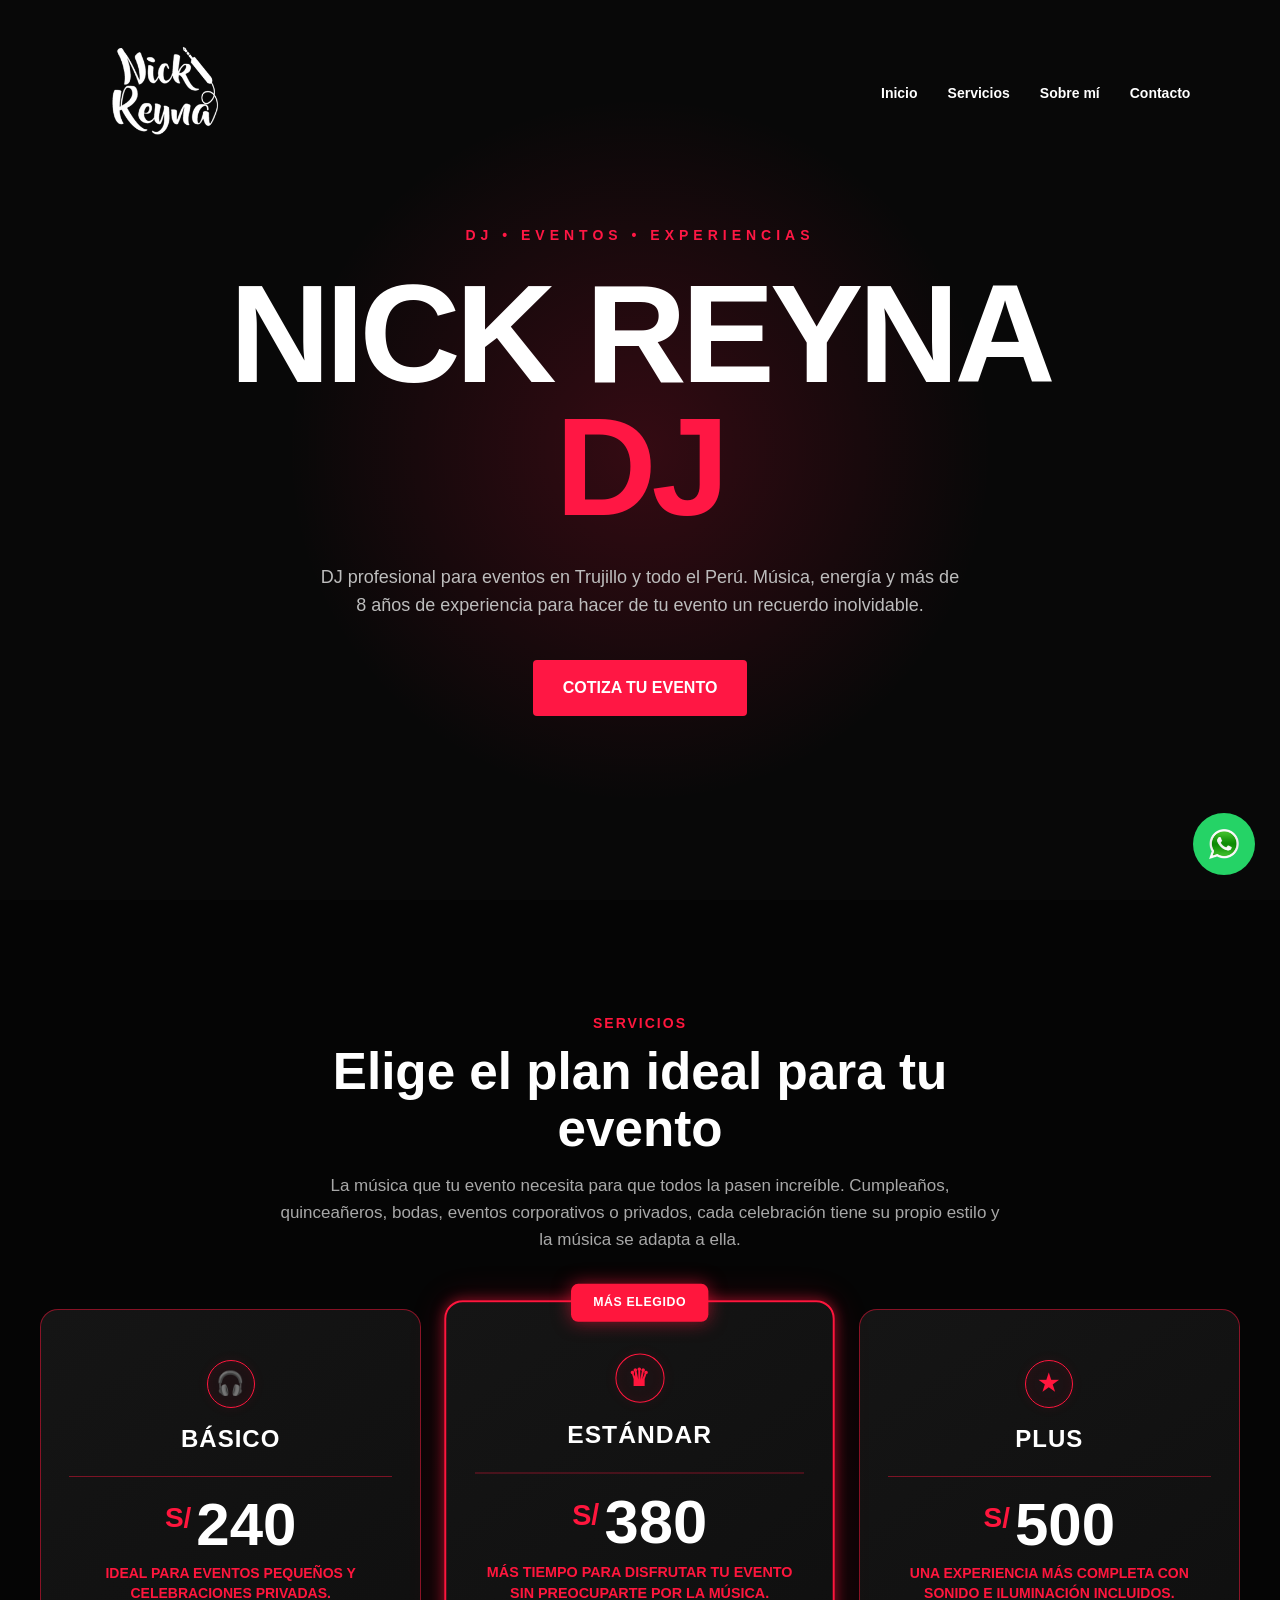
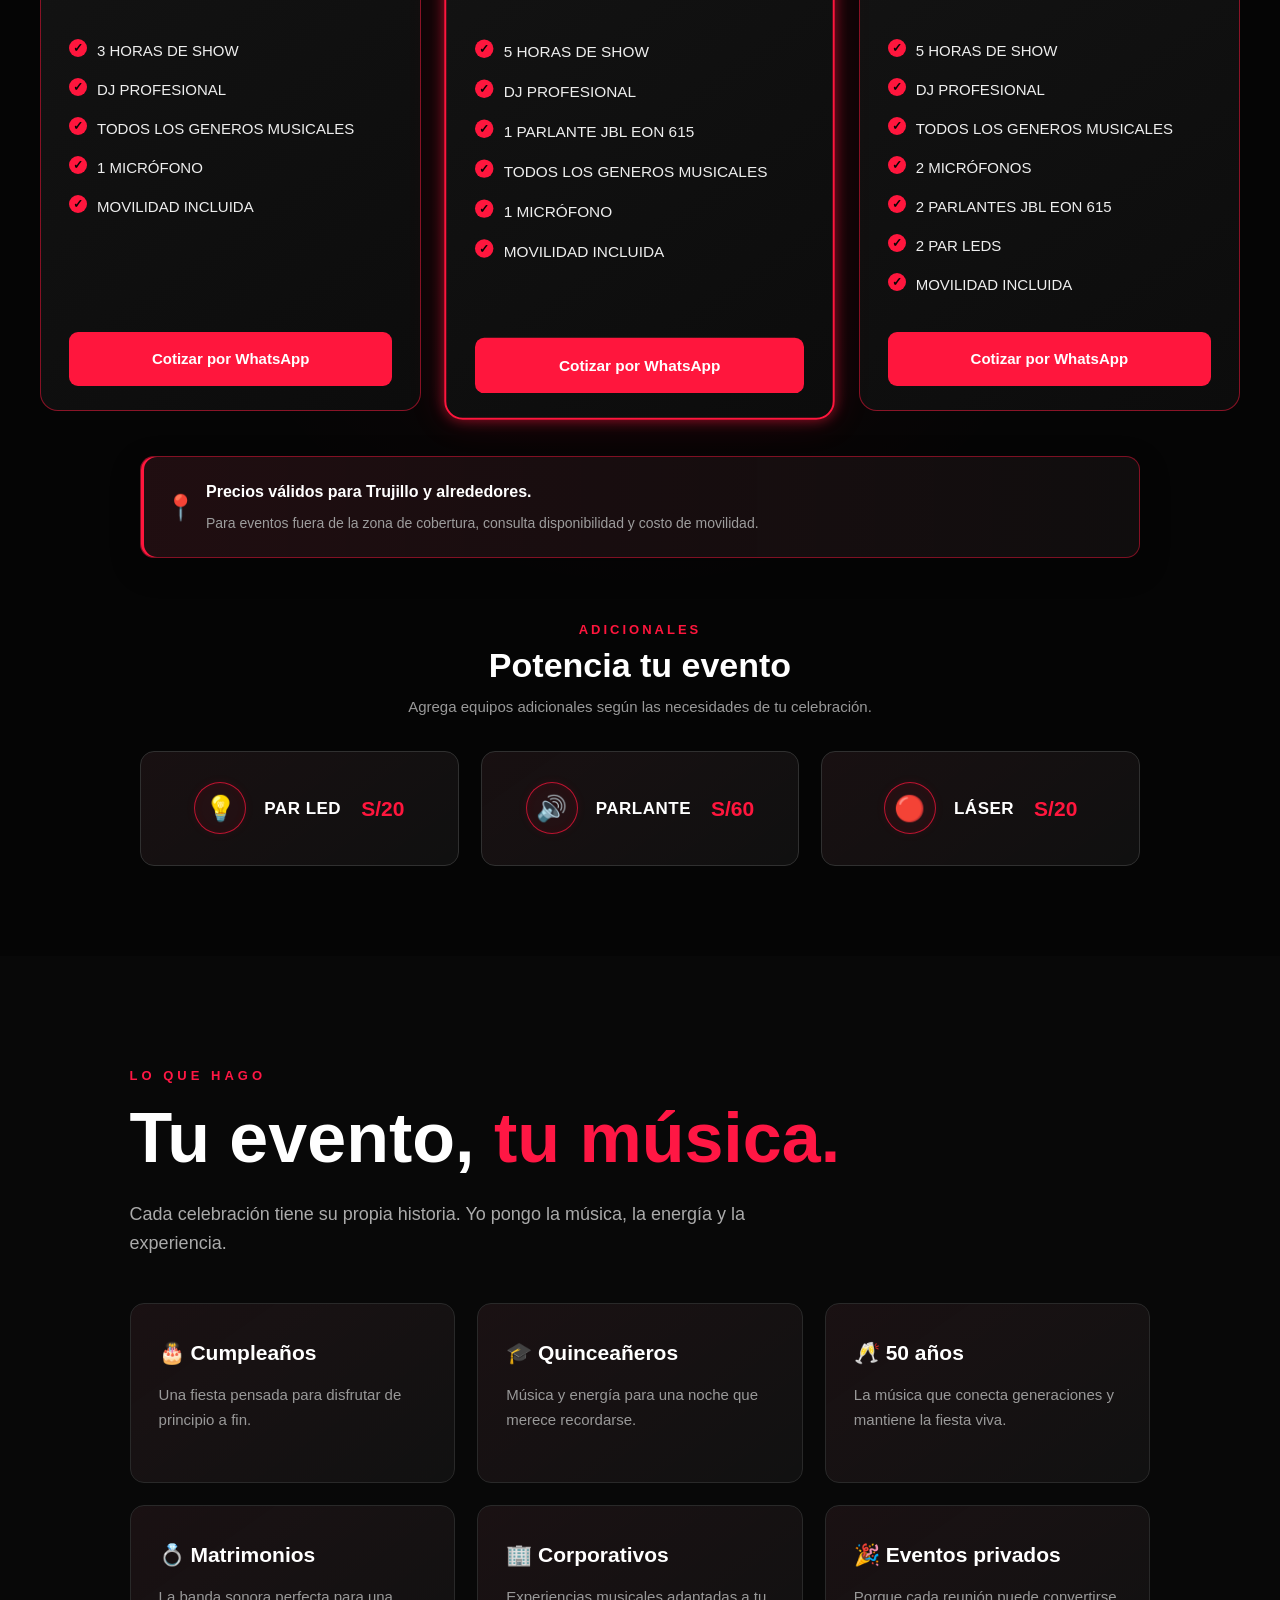
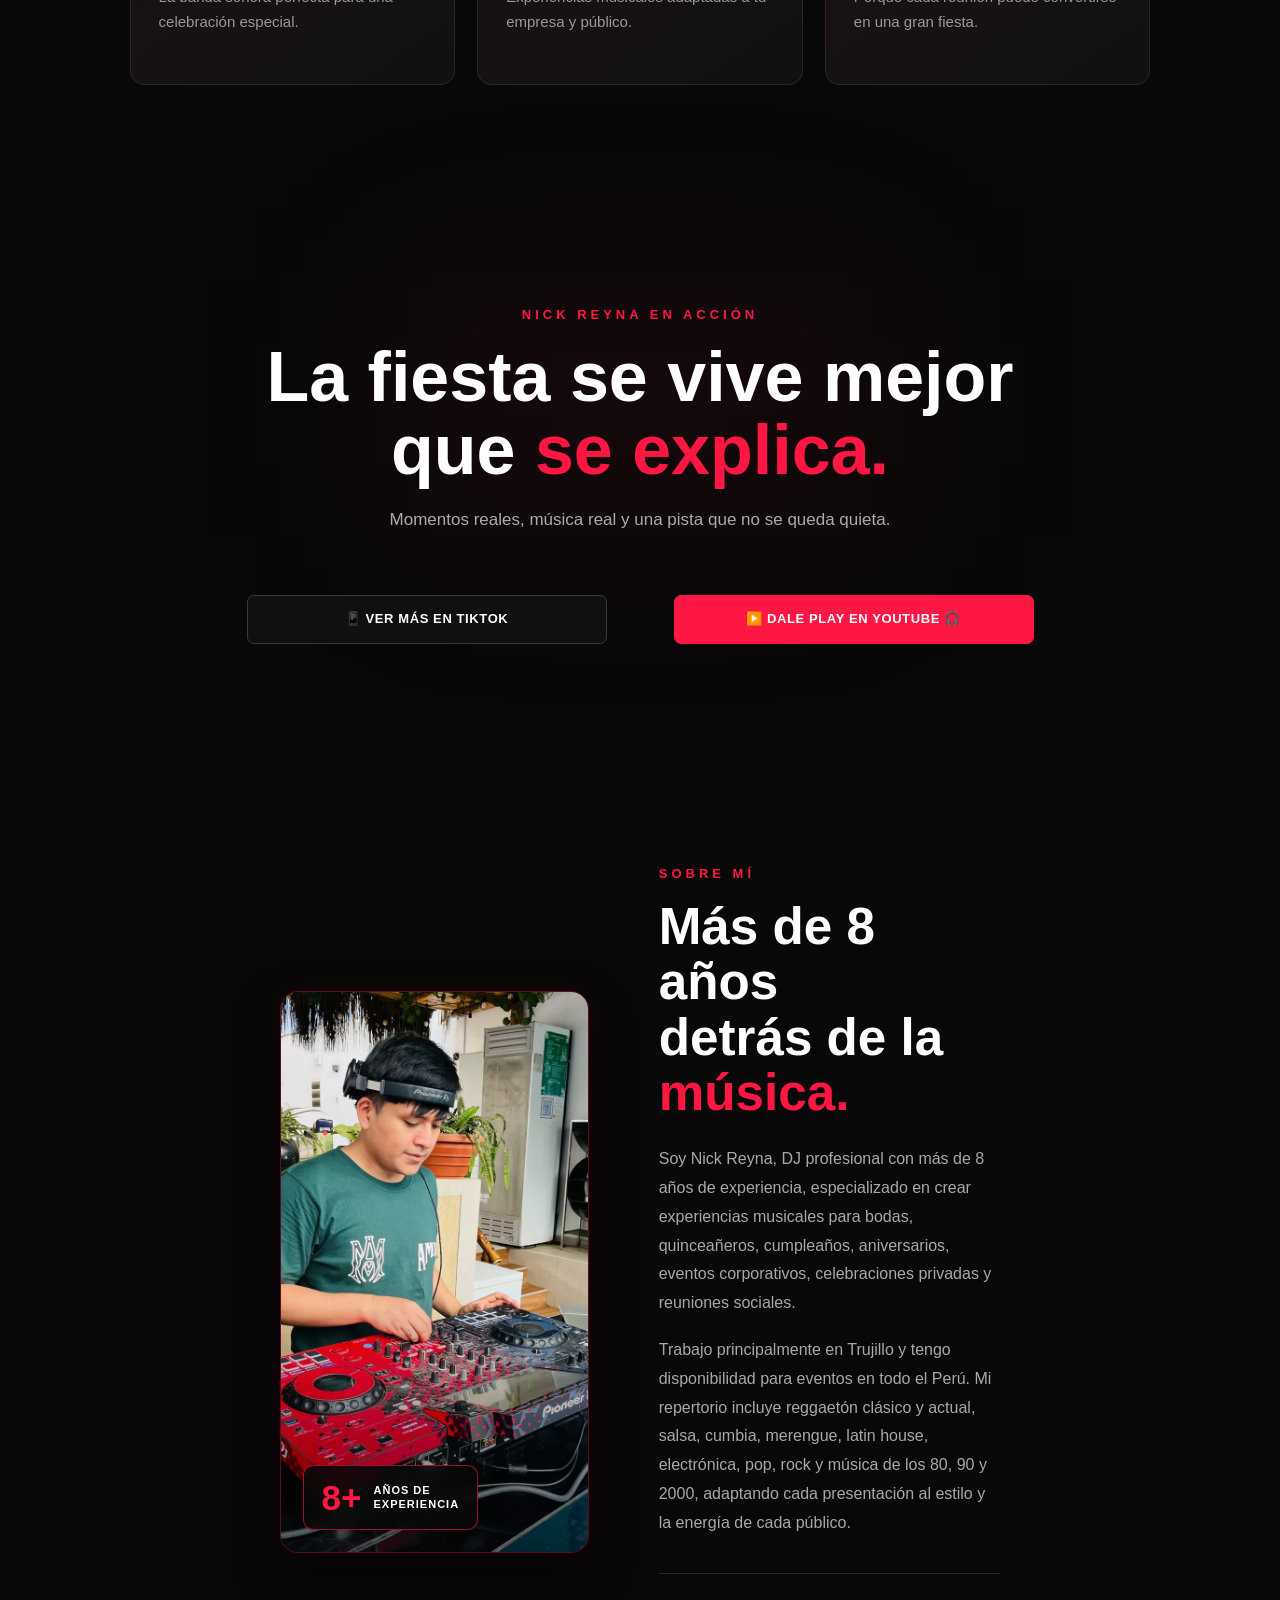
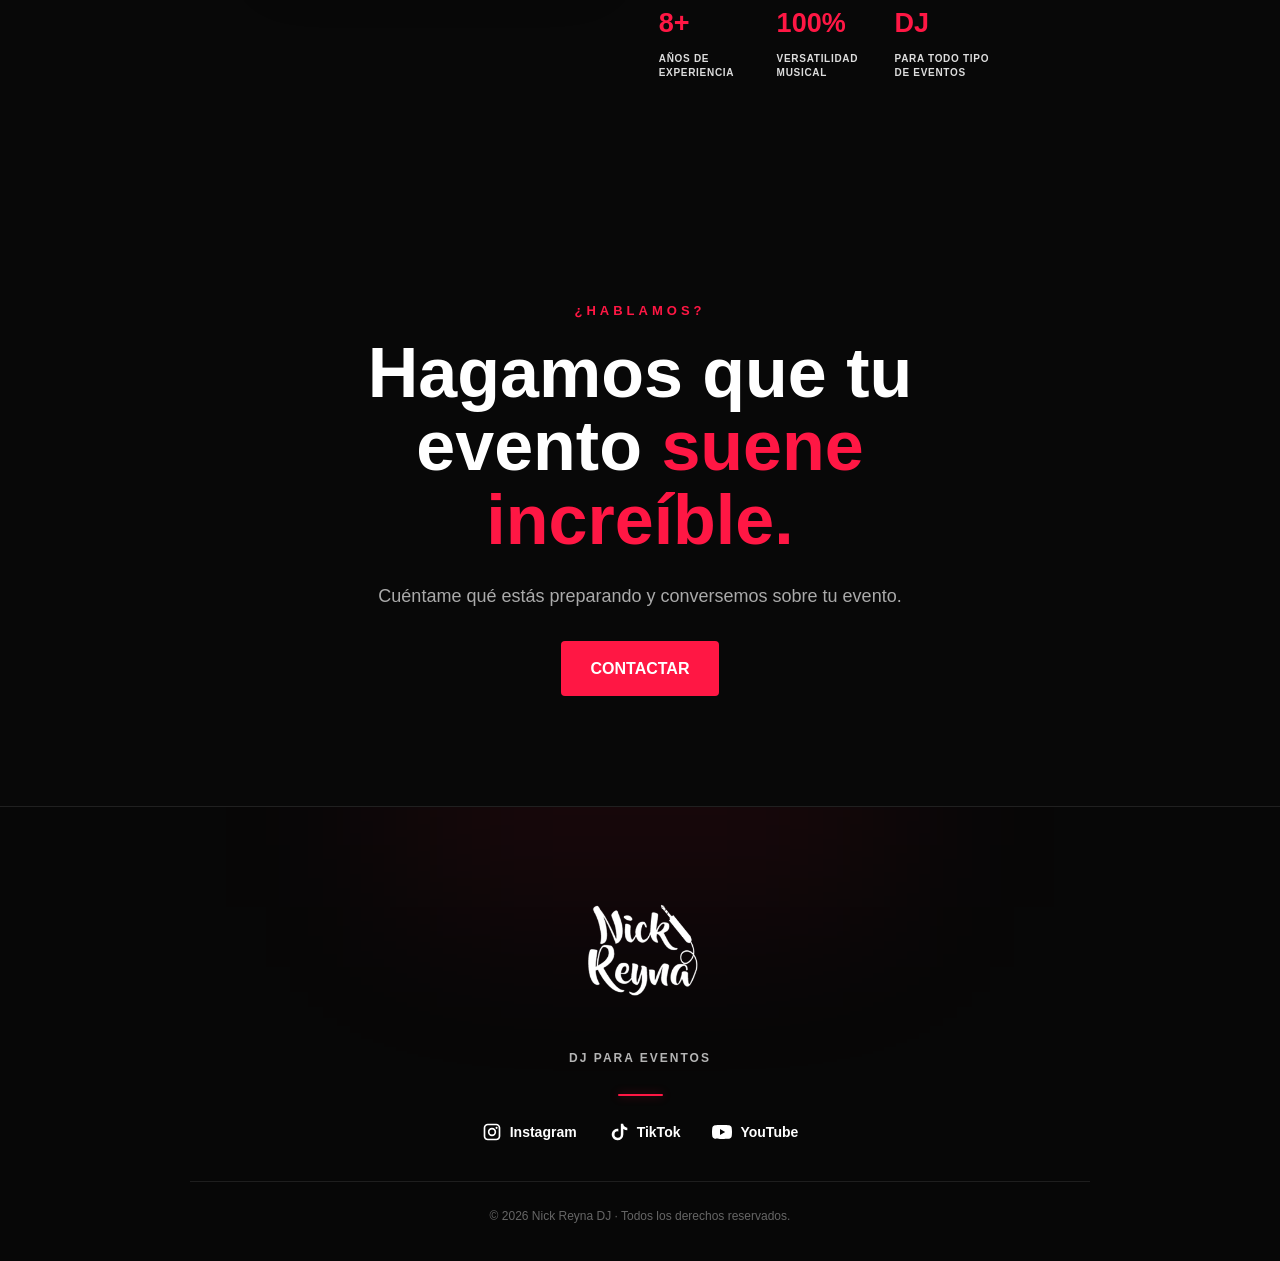
==== commit 521303e4: "Update index.html" ====
--- a/index.html
+++ b/index.html
@@ -5,17 +5,22 @@
     <meta charset="UTF-8">
     <meta name="viewport" content="width=device-width, initial-scale=1.0">
 
-    <title>Nick Reyna DJ | DJ para eventos</title>
+    <title>Nick Reyna DJ | DJ para Eventos en Trujillo y Perú</title>
 
     <link rel="icon" type="image/x-icon" href="logo.ico">
 
-    <meta
-        name="description"
-        content="Nick Reyna DJ. DJ para cumpleaños, quinceañeros, matrimonios, eventos corporativos y privados. Más de 8 años de experiencia."
-    >
+    <meta name="description" content="Nick Reyna DJ, DJ profesional en Trujillo para cumpleaños, quinceañeros, matrimonios, eventos corporativos y privados. Más de 8 años de experiencia y disponibilidad para eventos en todo el Perú."> 
 
     <meta name="author" content="Nick Reyna DJ">
-
+    
+<link rel="canonical" href="https://nickreyna.com/">
+
+<meta property="og:title" content="Nick Reyna DJ | DJ para Eventos en Trujillo y Perú">
+<meta property="og:description" content="DJ profesional en Trujillo para cumpleaños, quinceañeros, matrimonios, eventos corporativos y privados. Más de 8 años de experiencia y disponibilidad para eventos en todo el Perú.">
+    <meta property="og:url" content="https://nickreyna.com/">
+<meta property="og:type" content="website">
+<meta property="og:image" content="https://nickreyna.com/IMG_0983.jpg">
+    
     <link rel="stylesheet" href="style.css">
 </head>
 
@@ -50,9 +55,9 @@
                 </h1>
 
                 <p class="hero-text">
-                    Música, energía y experiencia para hacer de tu evento
-                    un recuerdo inolvidable.
-                </p>
+    DJ profesional para eventos en Trujillo y todo el Perú.
+    Música, energía y más de 8 años de experiencia para hacer de tu evento un recuerdo inolvidable.
+</p>
 
                 <a href="https://wa.me/51969179145?text=Hola%20Nick%2C%20quiero%20cotizar%20un%20servicio%20de%20DJ%20para%20mi%20evento." class="button" target="_blank" rel="noopener noreferrer">
     COTIZA TU EVENTO
@@ -66,9 +71,10 @@
             <span class="subtitulo">SERVICIOS</span>
             <h2>Elige el plan ideal para tu evento</h2>
             <p>
-                Música para cada momento, con una selección adaptada
-                al estilo de tu celebración.
-            </p>
+    La música que tu evento necesita para que todos la pasen increíble.
+    Cumpleaños, quinceañeros, bodas, eventos corporativos o privados,
+    cada celebración tiene su propio estilo y la música se adapta a ella.
+</p>
         </div>
 
         <div class="planes">
@@ -324,15 +330,19 @@
             </h2>
 
             <p>
-                Soy Nick Reyna, DJ con más de 8 años de experiencia
-                creando experiencias musicales para todo tipo de eventos.
-            </p>
-
-            <p>
-                Mi objetivo es adaptarme a cada celebración, conectar con
-                el público y mantener la pista activa con una selección
-                musical pensada para cada momento.
-            </p>
+    Soy Nick Reyna, DJ profesional con más de 8 años de experiencia,
+    especializado en crear experiencias musicales para bodas, quinceañeros,
+    cumpleaños, aniversarios, eventos corporativos, celebraciones privadas
+    y reuniones sociales.
+</p>
+
+            <p>
+    Trabajo principalmente en Trujillo y tengo disponibilidad para eventos
+    en todo el Perú. Mi repertorio incluye reggaetón clásico y actual,
+    salsa, cumbia, merengue, latin house, electrónica, pop, rock y música
+    de los 80, 90 y 2000, adaptando cada presentación al estilo y la energía
+    de cada público.
+</p>
 
             <div class="about-stats">
 
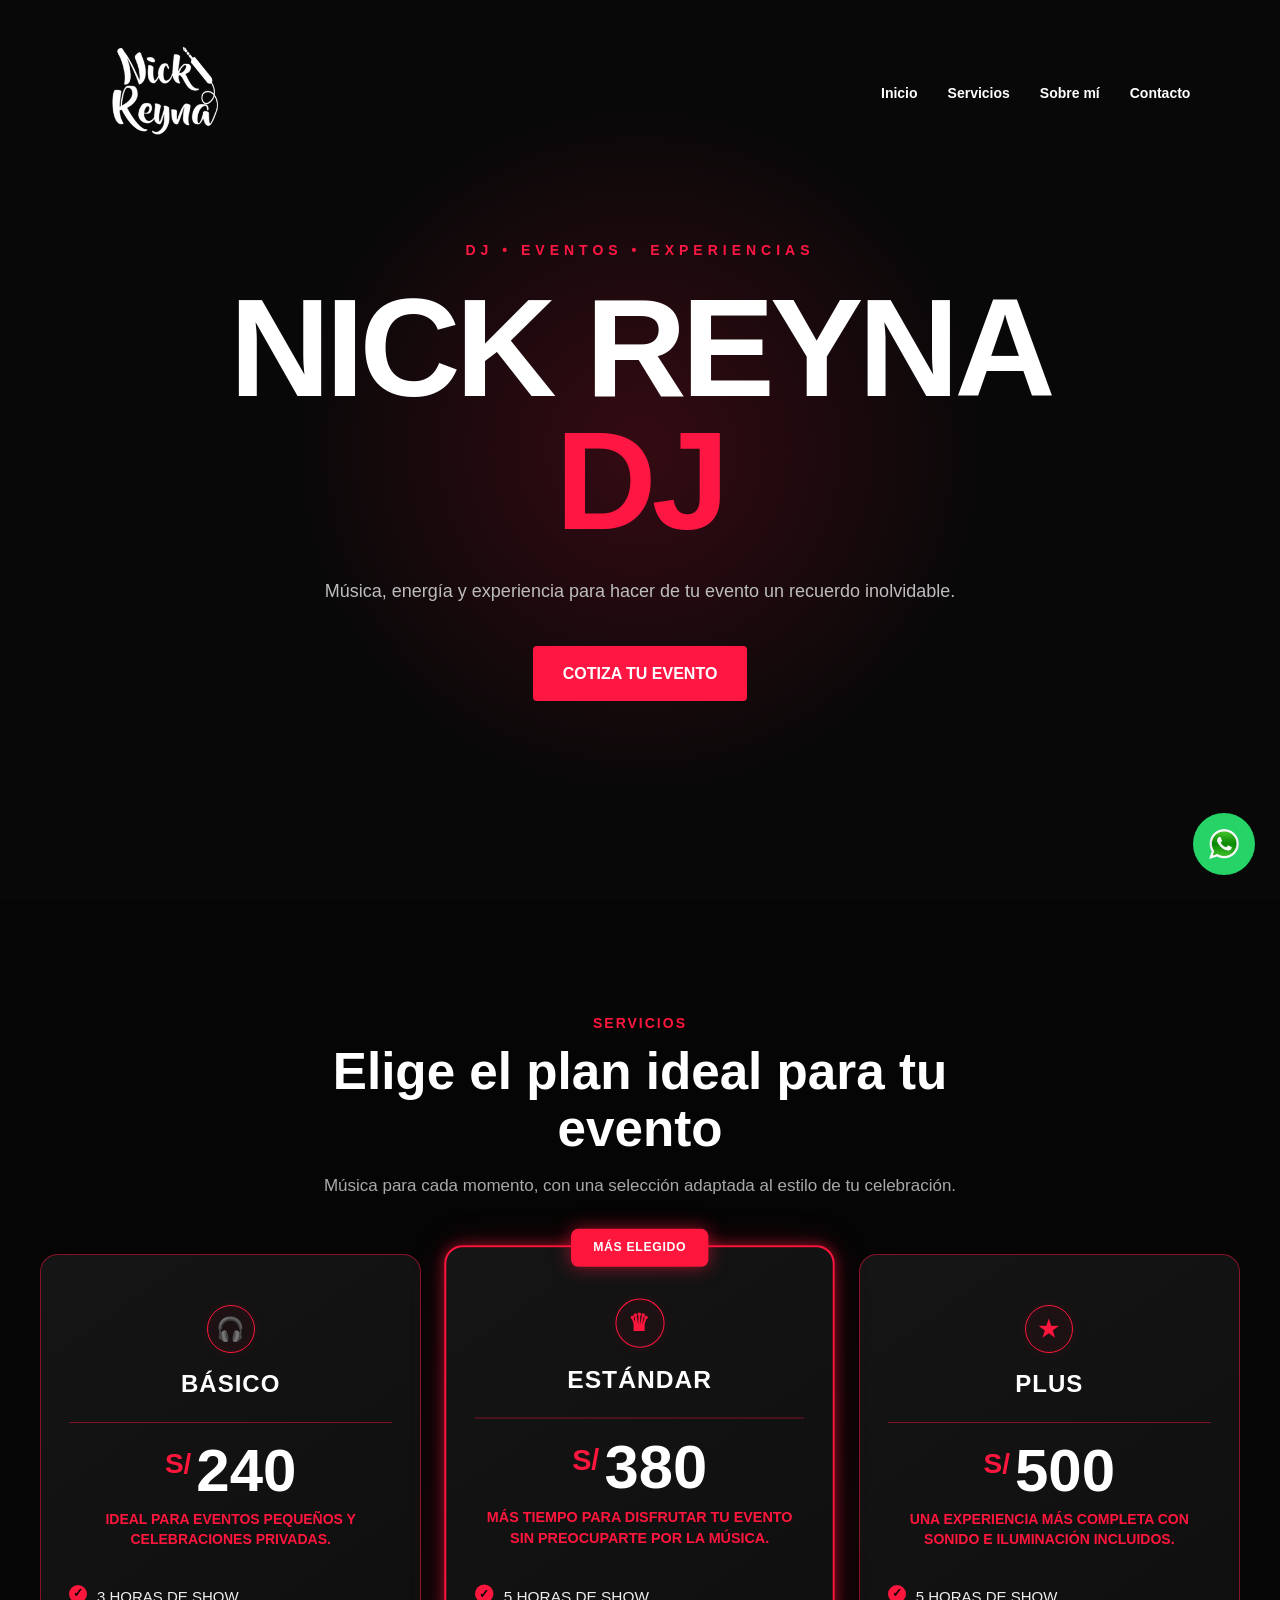
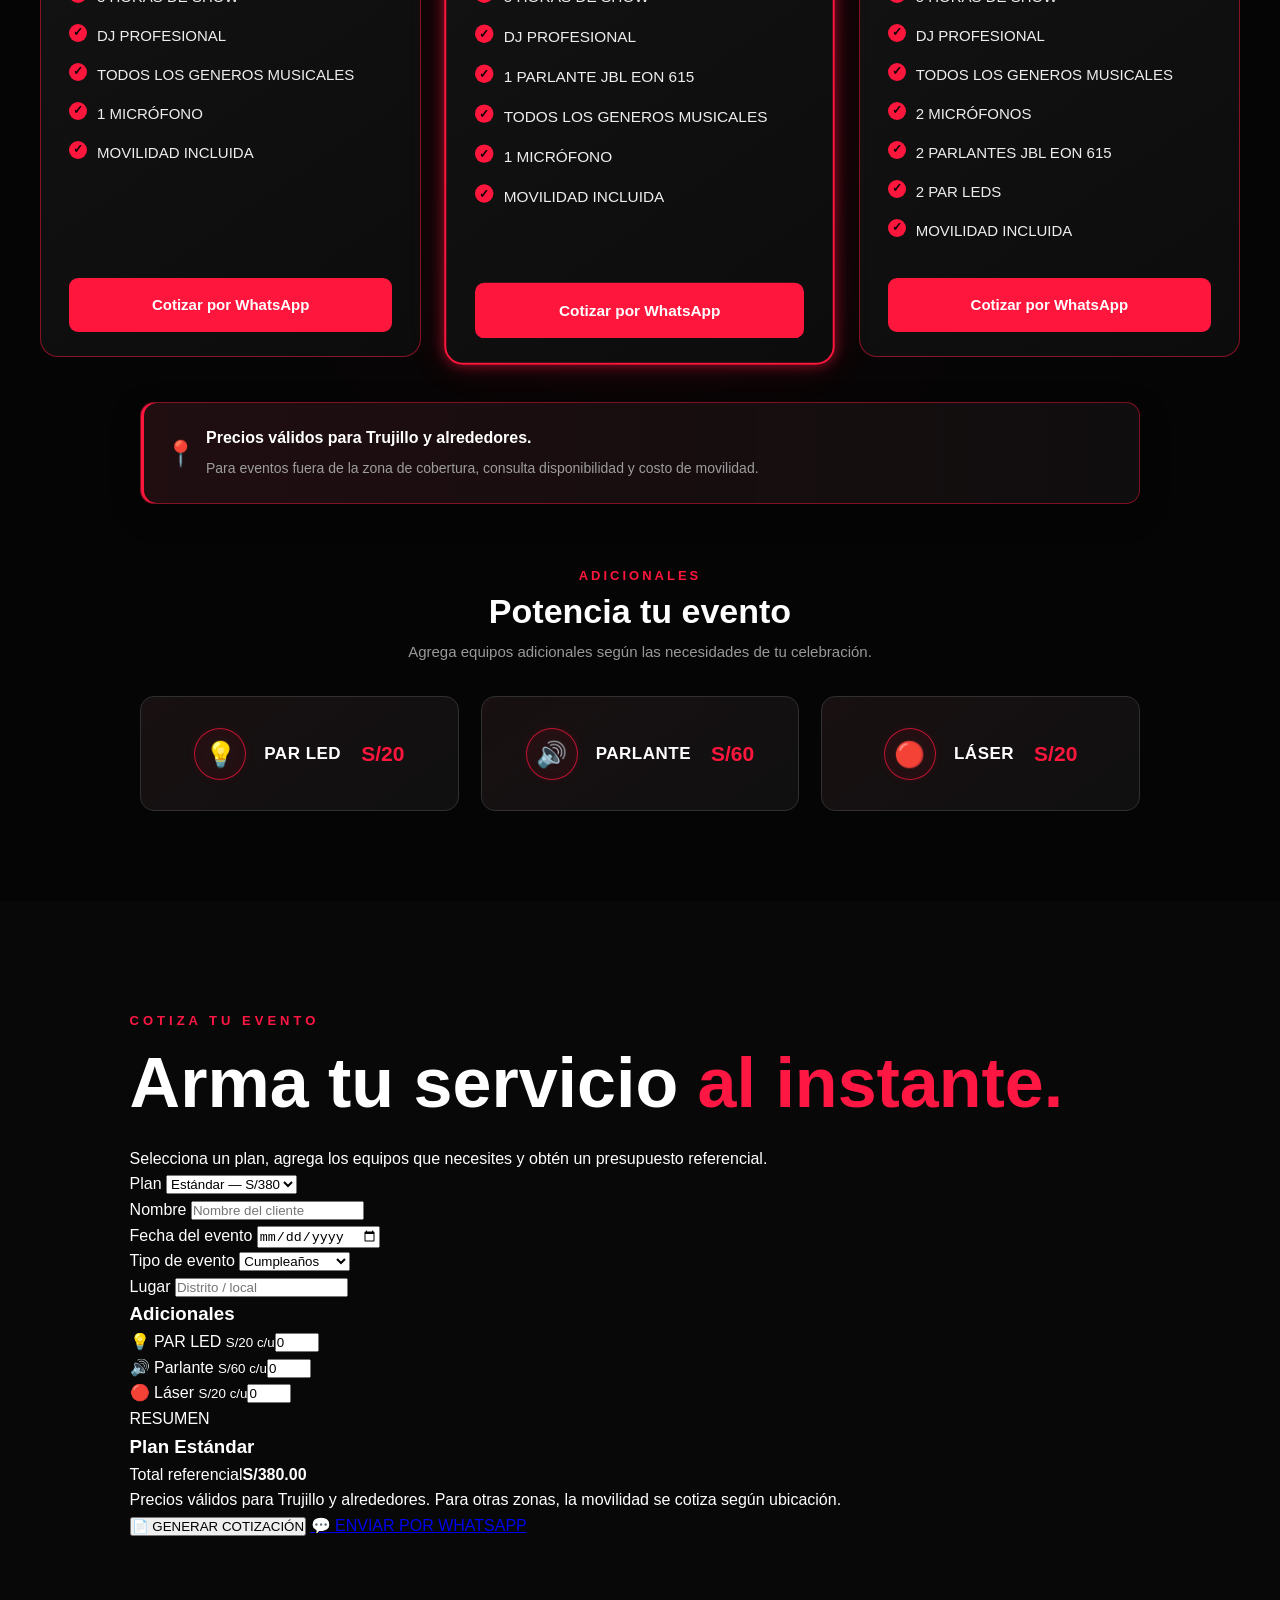
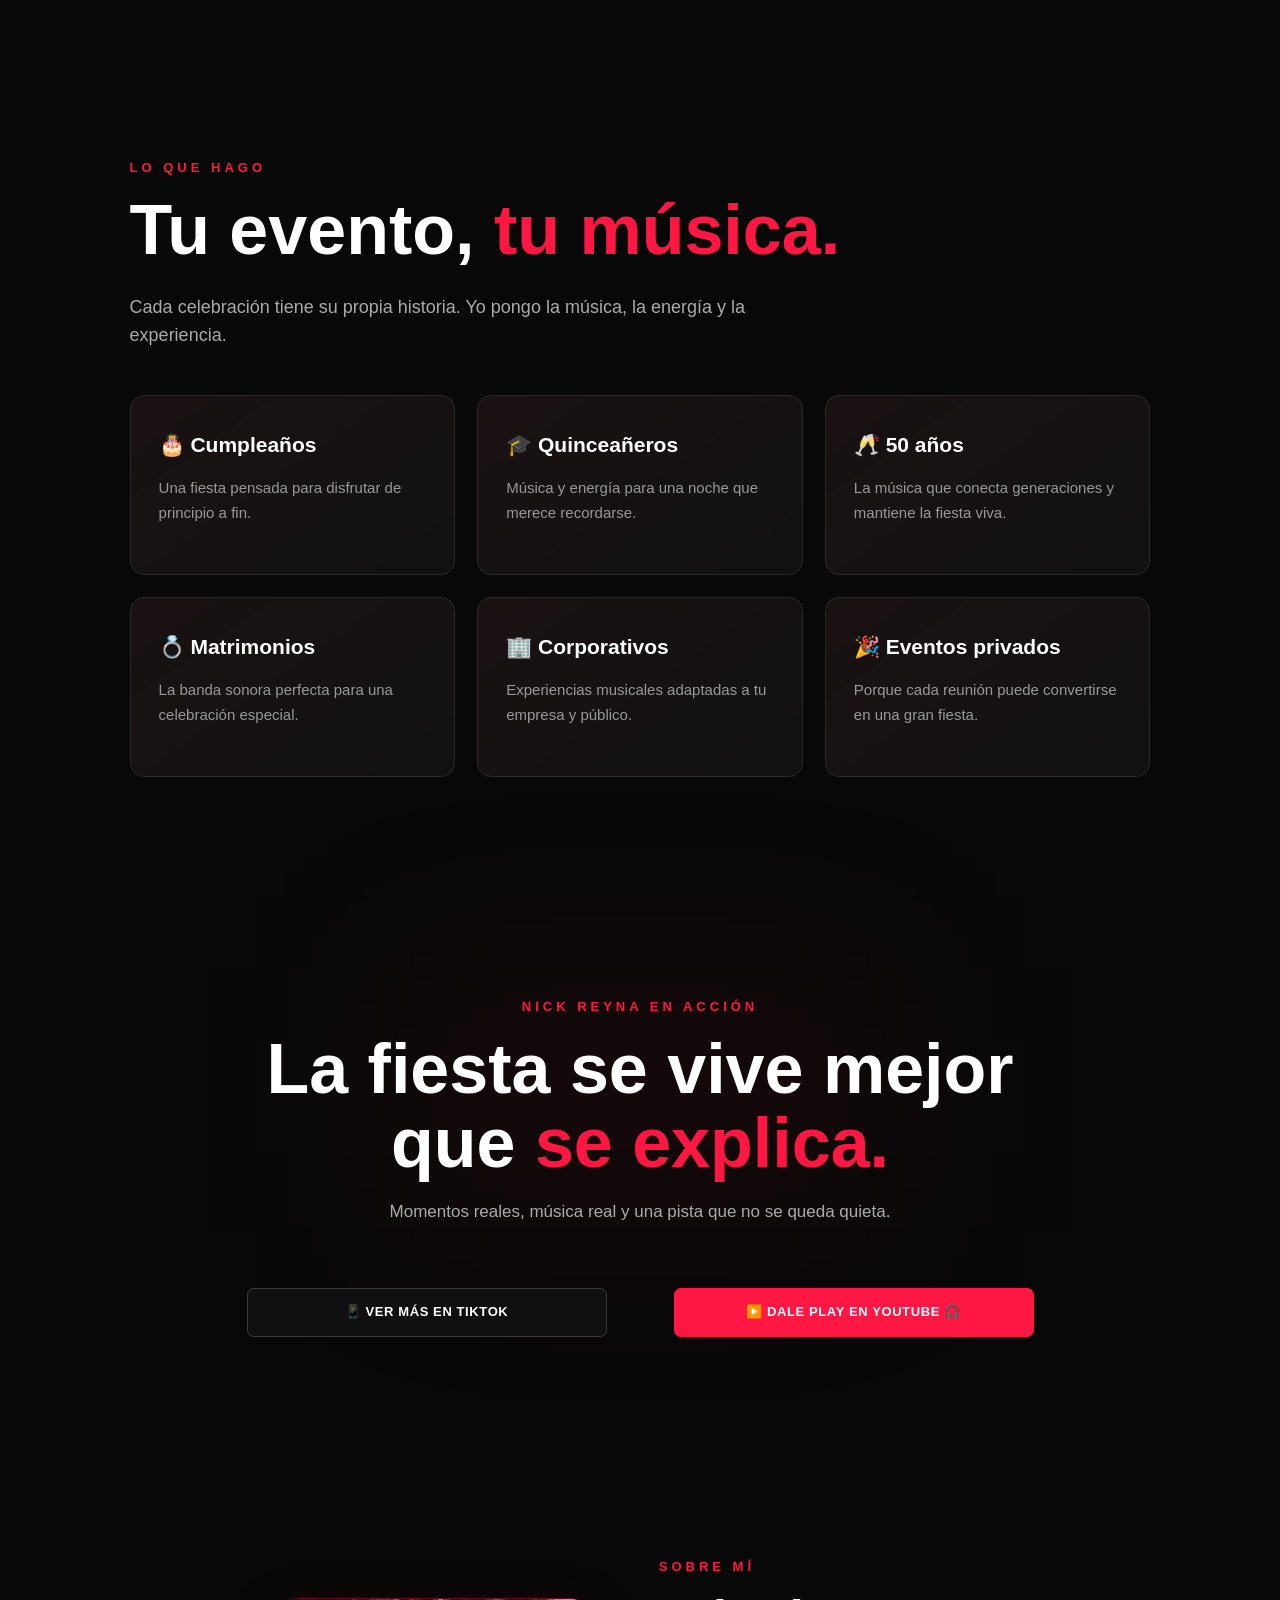
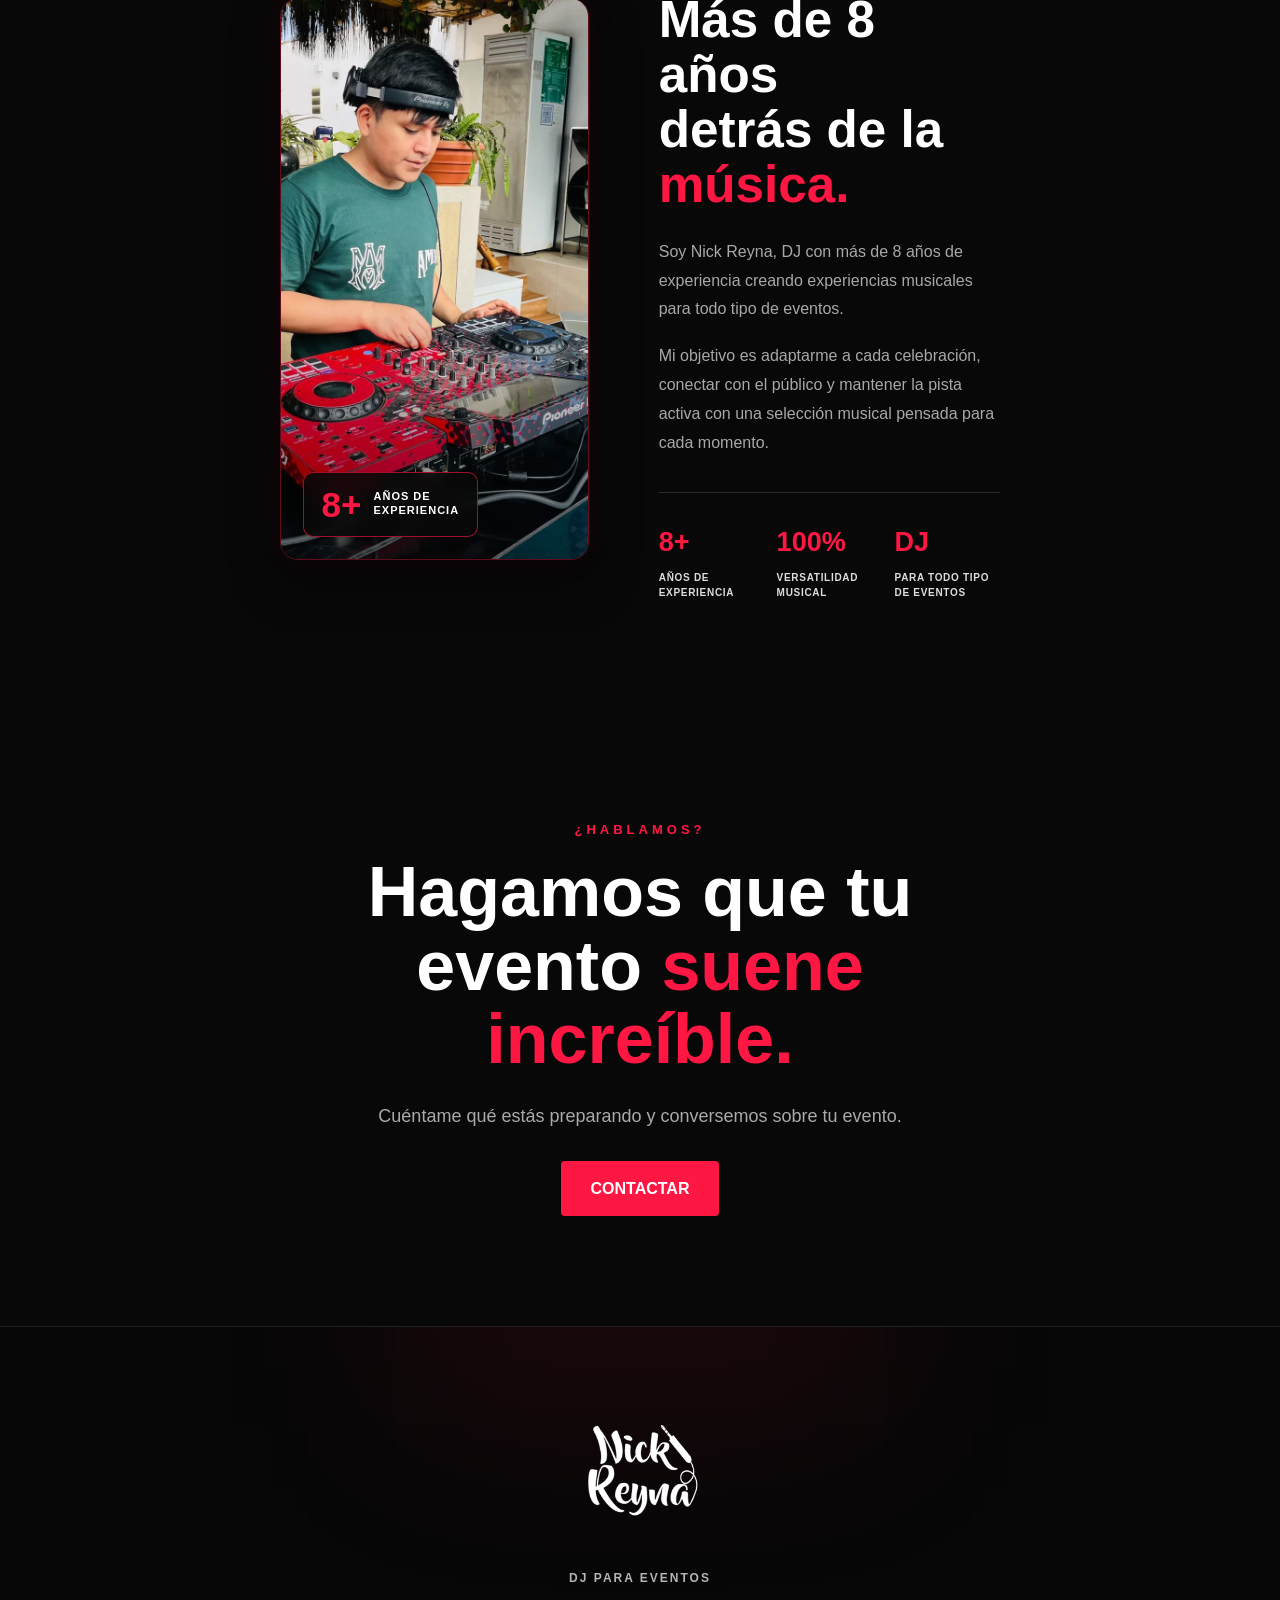
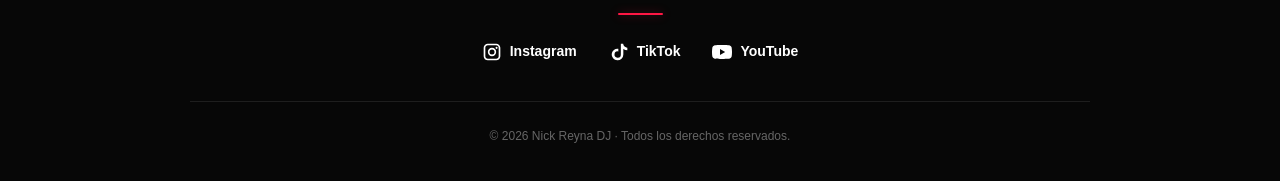
==== commit 6afdc21c: "Add files via upload" ====
--- a/index.html
+++ b/index.html
@@ -5,22 +5,17 @@
     <meta charset="UTF-8">
     <meta name="viewport" content="width=device-width, initial-scale=1.0">
 
-    <title>Nick Reyna DJ | DJ para Eventos en Trujillo y Perú</title>
+    <title>Nick Reyna DJ | DJ para eventos</title>
 
     <link rel="icon" type="image/x-icon" href="logo.ico">
 
-    <meta name="description" content="Nick Reyna DJ, DJ profesional en Trujillo para cumpleaños, quinceañeros, matrimonios, eventos corporativos y privados. Más de 8 años de experiencia y disponibilidad para eventos en todo el Perú."> 
+    <meta
+        name="description"
+        content="Nick Reyna DJ. DJ para cumpleaños, quinceañeros, matrimonios, eventos corporativos y privados. Más de 8 años de experiencia."
+    >
 
     <meta name="author" content="Nick Reyna DJ">
-    
-<link rel="canonical" href="https://nickreyna.com/">
-
-<meta property="og:title" content="Nick Reyna DJ | DJ para Eventos en Trujillo y Perú">
-<meta property="og:description" content="DJ profesional en Trujillo para cumpleaños, quinceañeros, matrimonios, eventos corporativos y privados. Más de 8 años de experiencia y disponibilidad para eventos en todo el Perú.">
-    <meta property="og:url" content="https://nickreyna.com/">
-<meta property="og:type" content="website">
-<meta property="og:image" content="https://nickreyna.com/IMG_0983.jpg">
-    
+
     <link rel="stylesheet" href="style.css">
 </head>
 
@@ -55,11 +50,11 @@
                 </h1>
 
                 <p class="hero-text">
-    DJ profesional para eventos en Trujillo y todo el Perú.
-    Música, energía y más de 8 años de experiencia para hacer de tu evento un recuerdo inolvidable.
-</p>
-
-                <a href="https://wa.me/51969179145?text=Hola%20Nick%2C%20quiero%20cotizar%20un%20servicio%20de%20DJ%20para%20mi%20evento." class="button" target="_blank" rel="noopener noreferrer">
+                    Música, energía y experiencia para hacer de tu evento
+                    un recuerdo inolvidable.
+                </p>
+
+                <a href="#cotizador" class="button">
     COTIZA TU EVENTO
 </a>
             </div>
@@ -71,10 +66,9 @@
             <span class="subtitulo">SERVICIOS</span>
             <h2>Elige el plan ideal para tu evento</h2>
             <p>
-    La música que tu evento necesita para que todos la pasen increíble.
-    Cumpleaños, quinceañeros, bodas, eventos corporativos o privados,
-    cada celebración tiene su propio estilo y la música se adapta a ella.
-</p>
+                Música para cada momento, con una selección adaptada
+                al estilo de tu celebración.
+            </p>
         </div>
 
         <div class="planes">
@@ -225,6 +219,65 @@
     </div>
 </section>
 
+
+<section id="cotizador" class="cotizador section">
+    <div class="cotizador-header">
+        <p class="section-label">COTIZA TU EVENTO</p>
+        <h2>Arma tu servicio <span>al instante.</span></h2>
+        <p>Selecciona un plan, agrega los equipos que necesites y obtén un presupuesto referencial.</p>
+    </div>
+
+    <div class="cotizador-grid">
+        <form id="cotizador-form" class="cotizador-form">
+            <div class="campo campo-completo">
+                <label for="cot-plan">Plan</label>
+                <select id="cot-plan" required>
+                    <option value="240" data-nombre="Básico">Básico — S/240</option>
+                    <option value="380" data-nombre="Estándar" selected>Estándar — S/380</option>
+                    <option value="500" data-nombre="Plus">Plus — S/500</option>
+                </select>
+            </div>
+
+            <div class="campo">
+                <label for="cot-nombre">Nombre</label>
+                <input id="cot-nombre" type="text" placeholder="Nombre del cliente" required>
+            </div>
+            <div class="campo">
+                <label for="cot-fecha">Fecha del evento</label>
+                <input id="cot-fecha" type="date" required>
+            </div>
+            <div class="campo">
+                <label for="cot-tipo">Tipo de evento</label>
+                <select id="cot-tipo">
+                    <option>Cumpleaños</option><option>Quinceañero</option><option>50 años</option>
+                    <option>Matrimonio</option><option>Corporativo</option><option>Evento privado</option><option>Otro</option>
+                </select>
+            </div>
+            <div class="campo">
+                <label for="cot-lugar">Lugar</label>
+                <input id="cot-lugar" type="text" placeholder="Distrito / local">
+            </div>
+
+            <div class="campo-completo extras-cotizador">
+                <h3>Adicionales</h3>
+                <div class="extra-fila"><span>💡 PAR LED <small>S/20 c/u</small></span><input id="extra-led" type="number" min="0" max="10" value="0" inputmode="numeric"></div>
+                <div class="extra-fila"><span>🔊 Parlante <small>S/60 c/u</small></span><input id="extra-parlante" type="number" min="0" max="10" value="0" inputmode="numeric"></div>
+                <div class="extra-fila"><span>🔴 Láser <small>S/20 c/u</small></span><input id="extra-laser" type="number" min="0" max="10" value="0" inputmode="numeric"></div>
+            </div>
+        </form>
+
+        <aside class="resumen-cotizador">
+            <span class="resumen-etiqueta">RESUMEN</span>
+            <h3 id="resumen-plan">Plan Estándar</h3>
+            <div id="resumen-detalle" class="resumen-detalle"></div>
+            <div class="resumen-total"><span>Total referencial</span><strong id="cot-total">S/380.00</strong></div>
+            <p class="cotizador-nota">Precios válidos para Trujillo y alrededores. Para otras zonas, la movilidad se cotiza según ubicación.</p>
+            <button type="button" id="btn-pdf" class="cot-btn cot-btn-principal">📄 GENERAR COTIZACIÓN</button>
+            <a id="btn-whatsapp-cot" class="cot-btn cot-btn-whatsapp" href="#" target="_blank" rel="noopener noreferrer">💬 ENVIAR POR WHATSAPP</a>
+        </aside>
+    </div>
+</section>
+
 <section class="section">
     <p class="section-label">LO QUE HAGO</p>
 
@@ -330,19 +383,15 @@
             </h2>
 
             <p>
-    Soy Nick Reyna, DJ profesional con más de 8 años de experiencia,
-    especializado en crear experiencias musicales para bodas, quinceañeros,
-    cumpleaños, aniversarios, eventos corporativos, celebraciones privadas
-    y reuniones sociales.
-</p>
+                Soy Nick Reyna, DJ con más de 8 años de experiencia
+                creando experiencias musicales para todo tipo de eventos.
+            </p>
 
             <p>
-    Trabajo principalmente en Trujillo y tengo disponibilidad para eventos
-    en todo el Perú. Mi repertorio incluye reggaetón clásico y actual,
-    salsa, cumbia, merengue, latin house, electrónica, pop, rock y música
-    de los 80, 90 y 2000, adaptando cada presentación al estilo y la energía
-    de cada público.
-</p>
+                Mi objetivo es adaptarme a cada celebración, conectar con
+                el público y mantener la pista activa con una selección
+                musical pensada para cada momento.
+            </p>
 
             <div class="about-stats">
 
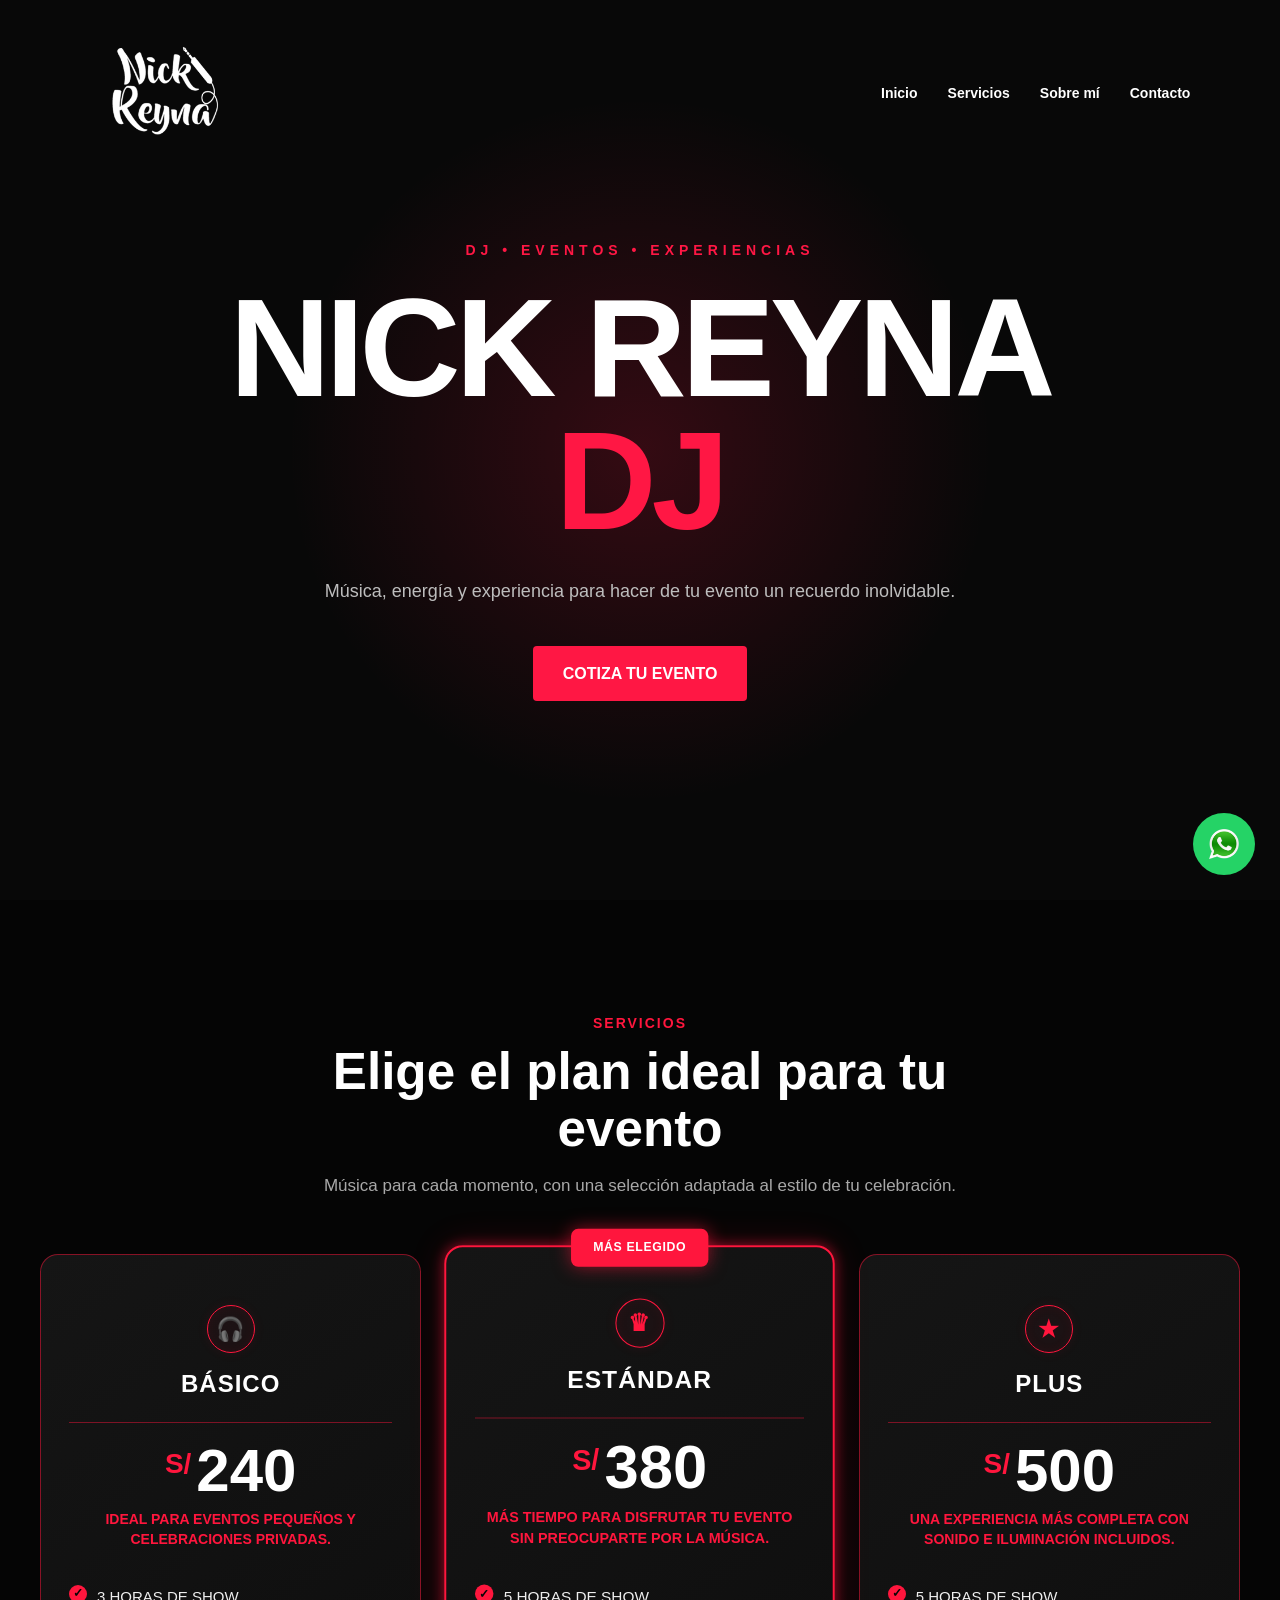
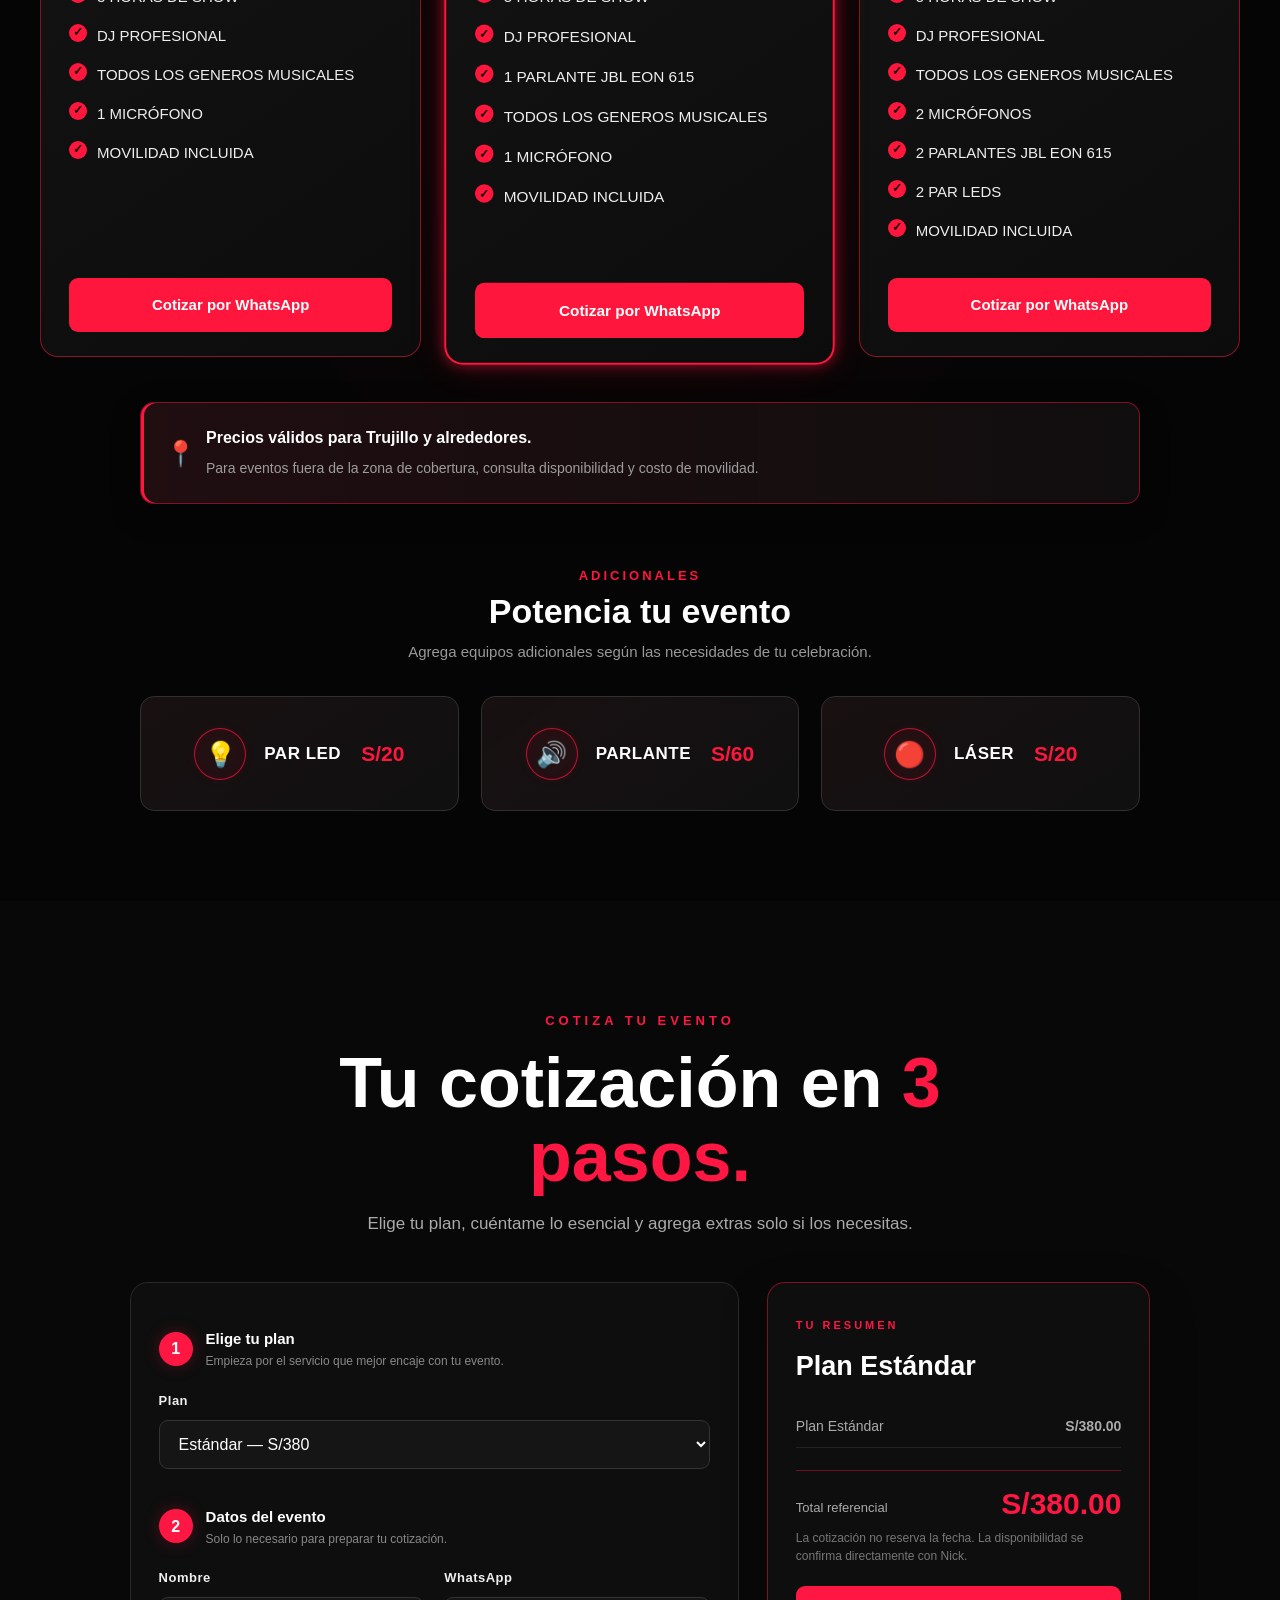
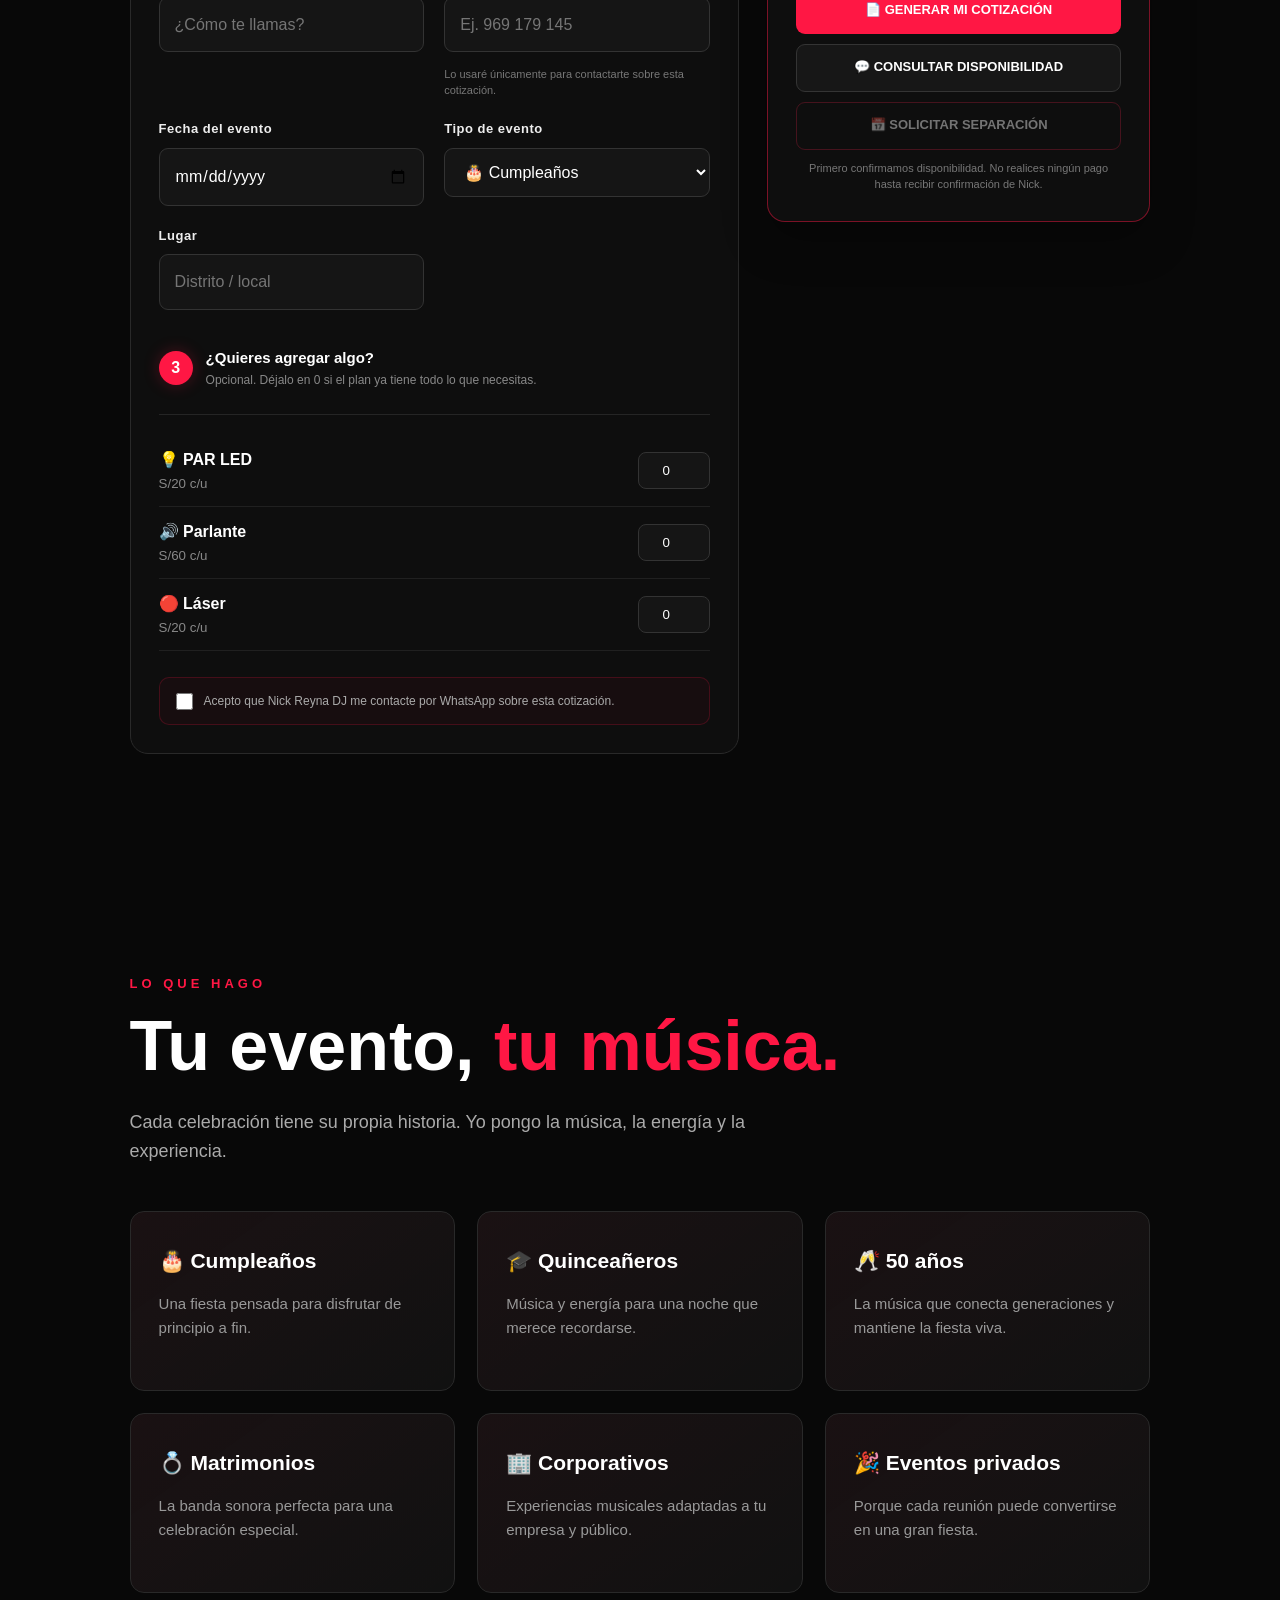
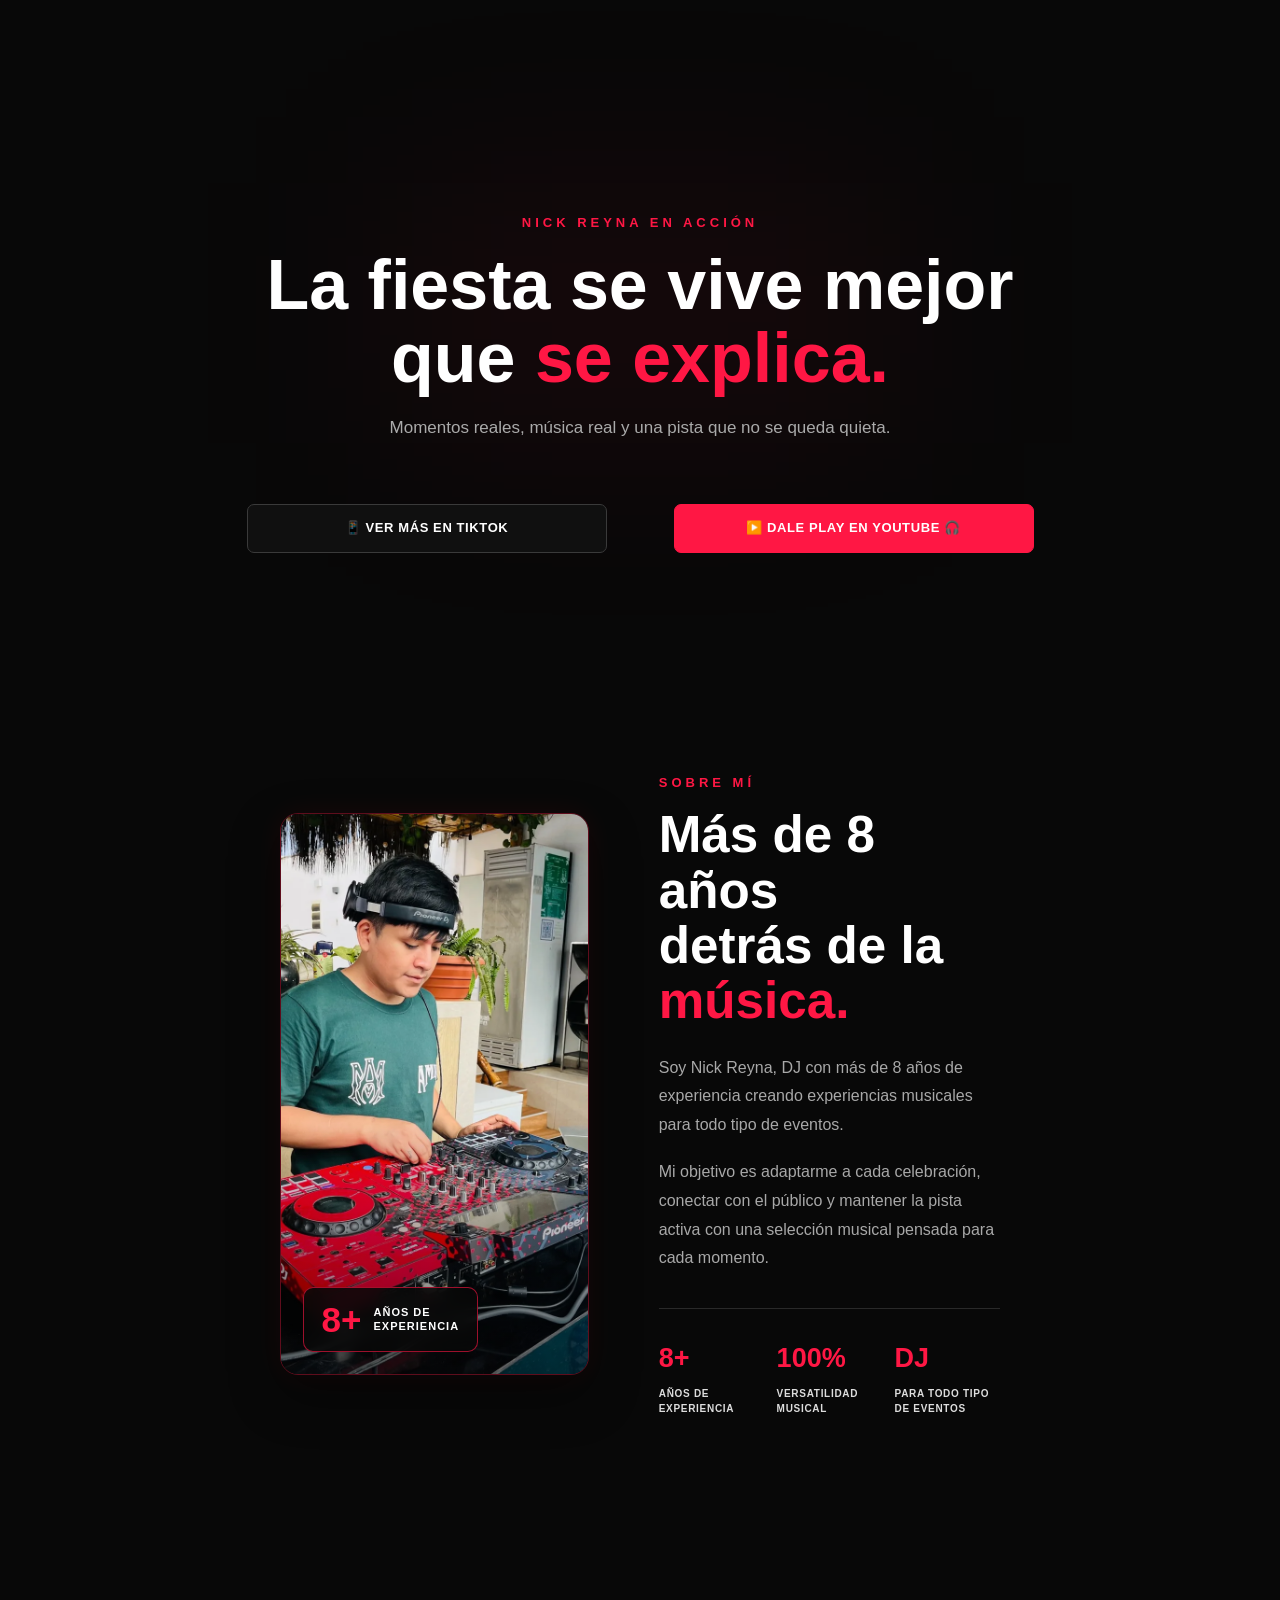
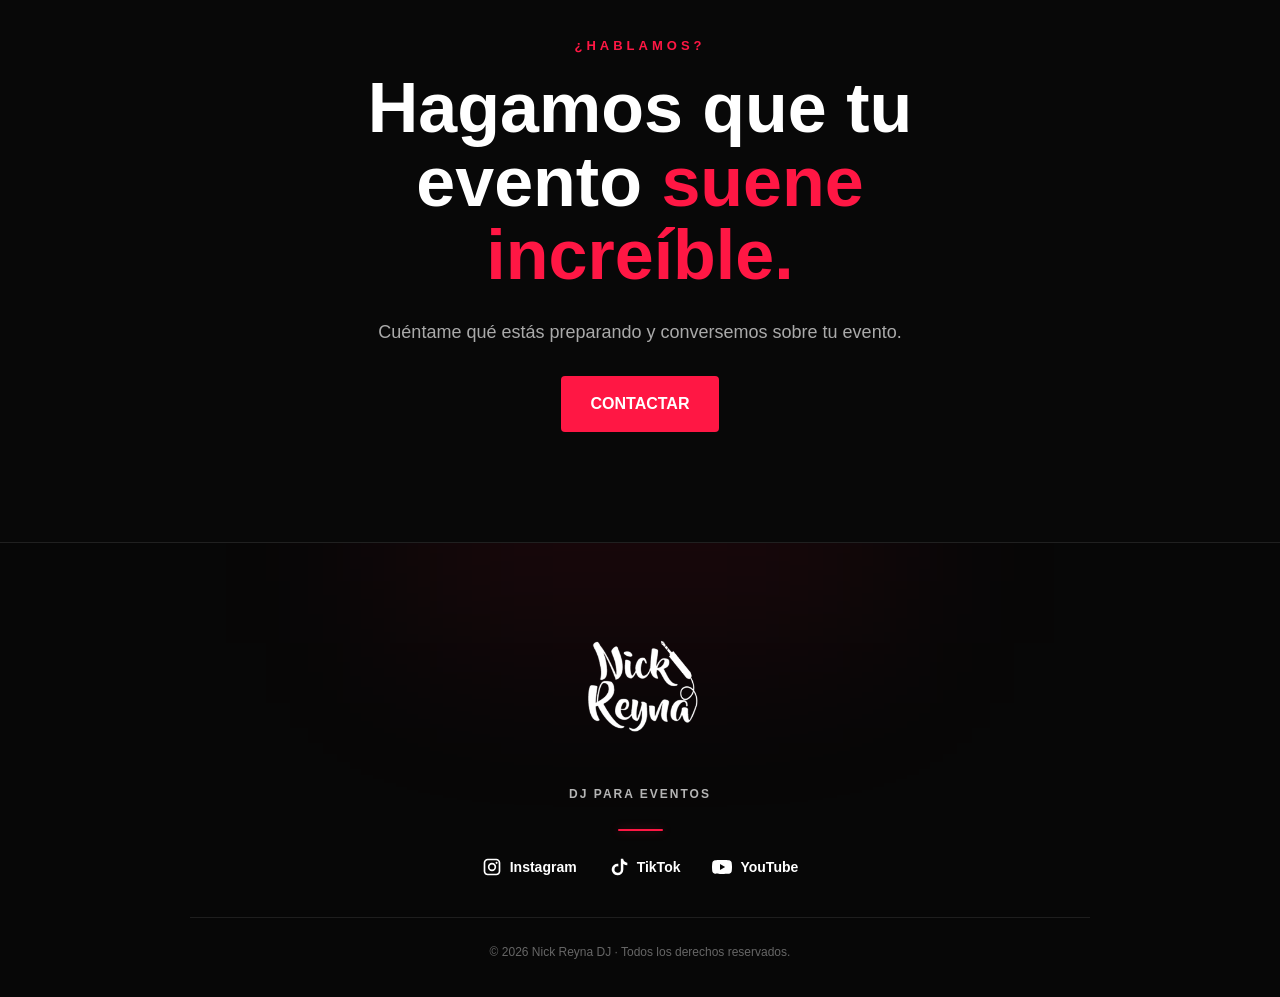
==== commit 6493fc1a: "Add files via upload" ====
--- a/index.html
+++ b/index.html
@@ -223,12 +223,13 @@
 <section id="cotizador" class="cotizador section">
     <div class="cotizador-header">
         <p class="section-label">COTIZA TU EVENTO</p>
-        <h2>Arma tu servicio <span>al instante.</span></h2>
-        <p>Selecciona un plan, agrega los equipos que necesites y obtén un presupuesto referencial.</p>
+        <h2>Tu cotización en <span>3 pasos.</span></h2>
+        <p>Elige tu plan, cuéntame lo esencial y agrega extras solo si los necesitas.</p>
     </div>
 
     <div class="cotizador-grid">
         <form id="cotizador-form" class="cotizador-form">
+            <div class="cot-paso campo-completo"><span>1</span><div><strong>Elige tu plan</strong><small>Empieza por el servicio que mejor encaje con tu evento.</small></div></div>
             <div class="campo campo-completo">
                 <label for="cot-plan">Plan</label>
                 <select id="cot-plan" required>
@@ -238,9 +239,16 @@
                 </select>
             </div>
 
+            <div class="cot-paso campo-completo"><span>2</span><div><strong>Datos del evento</strong><small>Solo lo necesario para preparar tu cotización.</small></div></div>
             <div class="campo">
                 <label for="cot-nombre">Nombre</label>
-                <input id="cot-nombre" type="text" placeholder="Nombre del cliente" required>
+                <input id="cot-nombre" type="text" placeholder="¿Cómo te llamas?" required>
+            </div>
+            <div class="campo">
+                <label for="cot-whatsapp">WhatsApp</label>
+                <input id="cot-whatsapp" type="tel" inputmode="tel" autocomplete="tel"
+                       placeholder="Ej. 969 179 145" maxlength="16" required>
+                <small class="campo-ayuda">Lo usaré únicamente para contactarte sobre esta cotización.</small>
             </div>
             <div class="campo">
                 <label for="cot-fecha">Fecha del evento</label>
@@ -249,8 +257,13 @@
             <div class="campo">
                 <label for="cot-tipo">Tipo de evento</label>
                 <select id="cot-tipo">
-                    <option>Cumpleaños</option><option>Quinceañero</option><option>50 años</option>
-                    <option>Matrimonio</option><option>Corporativo</option><option>Evento privado</option><option>Otro</option>
+                    <option>🎂 Cumpleaños</option>
+                    <option>🎓 Quinceañero</option>
+                    <option>🥂 50 años</option>
+                    <option>💍 Matrimonio</option>
+                    <option>🏢 Corporativo</option>
+                    <option>🎉 Evento privado</option>
+                    <option>✨ Otro</option>
                 </select>
             </div>
             <div class="campo">
@@ -258,22 +271,34 @@
                 <input id="cot-lugar" type="text" placeholder="Distrito / local">
             </div>
 
+            <div class="cot-paso campo-completo"><span>3</span><div><strong>¿Quieres agregar algo?</strong><small>Opcional. Déjalo en 0 si el plan ya tiene todo lo que necesitas.</small></div></div>
             <div class="campo-completo extras-cotizador">
-                <h3>Adicionales</h3>
                 <div class="extra-fila"><span>💡 PAR LED <small>S/20 c/u</small></span><input id="extra-led" type="number" min="0" max="10" value="0" inputmode="numeric"></div>
                 <div class="extra-fila"><span>🔊 Parlante <small>S/60 c/u</small></span><input id="extra-parlante" type="number" min="0" max="10" value="0" inputmode="numeric"></div>
                 <div class="extra-fila"><span>🔴 Láser <small>S/20 c/u</small></span><input id="extra-laser" type="number" min="0" max="10" value="0" inputmode="numeric"></div>
             </div>
+
+            <label class="consentimiento-cot campo-completo">
+                <input id="cot-consentimiento" type="checkbox" required>
+                <span>Acepto que Nick Reyna DJ me contacte por WhatsApp sobre esta cotización.</span>
+            </label>
         </form>
 
         <aside class="resumen-cotizador">
-            <span class="resumen-etiqueta">RESUMEN</span>
+            <span class="resumen-etiqueta">TU RESUMEN</span>
             <h3 id="resumen-plan">Plan Estándar</h3>
             <div id="resumen-detalle" class="resumen-detalle"></div>
             <div class="resumen-total"><span>Total referencial</span><strong id="cot-total">S/380.00</strong></div>
-            <p class="cotizador-nota">Precios válidos para Trujillo y alrededores. Para otras zonas, la movilidad se cotiza según ubicación.</p>
-            <button type="button" id="btn-pdf" class="cot-btn cot-btn-principal">📄 GENERAR COTIZACIÓN</button>
-            <a id="btn-whatsapp-cot" class="cot-btn cot-btn-whatsapp" href="#" target="_blank" rel="noopener noreferrer">💬 ENVIAR POR WHATSAPP</a>
+            <p class="cotizador-nota">La cotización no reserva la fecha. La disponibilidad se confirma directamente con Nick.</p>
+            <button type="button" id="btn-pdf" class="cot-btn cot-btn-principal">📄 GENERAR MI COTIZACIÓN</button>
+            <a id="btn-whatsapp-cot" class="cot-btn cot-btn-whatsapp" href="#" target="_blank" rel="noopener noreferrer">💬 CONSULTAR DISPONIBILIDAD</a>
+            <a id="btn-separar-fecha" class="cot-btn cot-btn-separar" href="#" target="_blank" rel="noopener noreferrer">📅 SOLICITAR SEPARACIÓN</a>
+            <small class="separacion-ayuda">Primero confirmamos disponibilidad. No realices ningún pago hasta recibir confirmación de Nick.</small>
+            <div id="cot-exito" class="cot-exito" hidden>
+                <strong>¡Cotización lista! 🎧</strong>
+                <span id="cot-codigo-visible"></span>
+                <p>Guarda tu cotización y confirma la fecha por WhatsApp.</p>
+            </div>
         </aside>
     </div>
 </section>
--- a/style.css
+++ b/style.css
@@ -1571,3 +1571,153 @@
         min-width: 0;
     }
 }
+
+/* ========================================
+   COTIZADOR
+======================================== */
+#cotizador { max-width: 1200px; }
+.cotizador-header { max-width: 760px; margin: 0 auto 45px; text-align: center; }
+.cotizador-header h2 { margin-bottom: 16px; }
+.cotizador-header > p:last-child { color:#aaa; font-size:17px; }
+.cotizador-grid { display:grid; grid-template-columns: 1.35fr .85fr; gap:28px; align-items:start; }
+.cotizador-form, .resumen-cotizador { background:#0e0e0e; border:1px solid #292929; border-radius:18px; padding:28px; }
+.cotizador-form { display:grid; grid-template-columns:repeat(2,minmax(0,1fr)); gap:20px; }
+.campo { display:flex; flex-direction:column; gap:8px; }
+.campo-completo { grid-column:1 / -1; }
+.campo label, .extras-cotizador h3 { font-size:13px; font-weight:800; letter-spacing:.5px; color:#eee; }
+.campo input, .campo select { width:100%; padding:14px 15px; border:1px solid #333; border-radius:9px; background:#151515; color:#fff; font:inherit; outline:none; }
+.campo input:focus, .campo select:focus { border-color:#ff1744; box-shadow:0 0 0 3px rgba(255,23,68,.08); }
+.extras-cotizador { margin-top:5px; padding-top:20px; border-top:1px solid #252525; }
+.extras-cotizador h3 { margin-bottom:10px; color:#ff1744; }
+.extra-fila { display:flex; align-items:center; justify-content:space-between; gap:15px; padding:12px 0; border-bottom:1px solid #202020; }
+.extra-fila span { font-weight:700; }
+.extra-fila small { display:block; color:#888; font-weight:500; }
+.extra-fila input { width:72px; padding:10px; text-align:center; border:1px solid #333; border-radius:8px; background:#151515; color:#fff; }
+.resumen-cotizador { position:sticky; top:20px; border-color:rgba(255,23,68,.45); box-shadow:0 18px 45px rgba(0,0,0,.28); }
+.resumen-etiqueta { color:#ff1744; font-size:11px; font-weight:900; letter-spacing:3px; }
+.resumen-cotizador h3 { margin:8px 0 18px; font-size:27px; }
+.resumen-detalle { color:#aaa; font-size:14px; }
+.resumen-linea { display:flex; justify-content:space-between; gap:12px; padding:9px 0; border-bottom:1px solid #222; }
+.resumen-total { display:flex; justify-content:space-between; align-items:end; gap:15px; margin:22px 0 10px; padding-top:18px; border-top:1px solid rgba(255,23,68,.4); }
+.resumen-total span { color:#aaa; font-size:13px; }
+.resumen-total strong { color:#ff1744; font-size:30px; line-height:1; }
+.cotizador-nota { margin:0 0 20px; color:#777; font-size:12px; line-height:1.55; }
+.cot-btn { display:flex; width:100%; min-height:48px; margin-top:10px; align-items:center; justify-content:center; border:0; border-radius:9px; text-decoration:none; font-weight:900; font-size:13px; cursor:pointer; }
+.cot-btn-principal { background:#ff1744; color:#fff; }
+.cot-btn-whatsapp { background:#171717; color:#fff; border:1px solid #343434; }
+.cot-btn:hover { transform:translateY(-2px); }
+@media (max-width:800px) { .cotizador-grid{grid-template-columns:1fr;} .resumen-cotizador{position:static;} }
+@media (max-width:600px) { .cotizador-form{grid-template-columns:1fr; padding:20px;} .campo-completo{grid-column:auto;} .resumen-cotizador{padding:22px;} .cotizador-header>p:last-child{font-size:15px;} }
+
+
+/* ========================================
+   COTIZADOR V3 - FLUJO SIMPLE
+======================================== */
+.cot-paso{
+    display:flex;
+    align-items:center;
+    gap:13px;
+    margin-top:8px;
+    padding-top:8px;
+}
+.cot-paso > span{
+    width:34px;
+    height:34px;
+    flex:0 0 34px;
+    display:flex;
+    align-items:center;
+    justify-content:center;
+    border-radius:50%;
+    background:#ff1744;
+    color:#fff;
+    font-weight:900;
+    box-shadow:0 0 16px rgba(255,23,68,.25);
+}
+.cot-paso strong{display:block;color:#fff;font-size:15px}
+.cot-paso small{display:block;color:#888;font-size:12px;line-height:1.45;margin-top:2px}
+.cot-exito{
+    margin-top:16px;
+    padding:15px;
+    border:1px solid rgba(255,23,68,.45);
+    border-radius:10px;
+    background:rgba(255,23,68,.06);
+    text-align:center;
+}
+.cot-exito strong{display:block;color:#fff;margin-bottom:4px}
+.cot-exito span{display:block;color:#ff1744;font-weight:900;font-size:13px}
+.cot-exito p{margin:7px 0 0;color:#aaa;font-size:12px;line-height:1.5}
+@media(max-width:600px){
+    .cot-paso{align-items:flex-start}
+}
+
+
+/* ========================================
+   COTIZADOR - WHATSAPP Y CONSENTIMIENTO
+======================================== */
+#cotizador .campo-ayuda {
+    display: block;
+    margin-top: 7px;
+    color: #777777;
+    font-size: 11px;
+    line-height: 1.45;
+}
+
+#cotizador .consentimiento-cot {
+    display: flex;
+    align-items: flex-start;
+    gap: 11px;
+    margin-top: 6px;
+    padding: 14px 16px;
+    background: rgba(255, 23, 68, 0.04);
+    border: 1px solid rgba(255, 23, 68, 0.20);
+    border-radius: 10px;
+    color: #aaaaaa;
+    font-size: 12px;
+    line-height: 1.5;
+    cursor: pointer;
+}
+
+#cotizador .consentimiento-cot input {
+    width: 17px;
+    height: 17px;
+    min-width: 17px;
+    margin: 1px 0 0;
+    accent-color: #ff1744;
+    cursor: pointer;
+}
+
+#cotizador .consentimiento-cot span {
+    display: block;
+}
+
+
+/* ========================================
+   SOLICITAR SEPARACIÓN
+======================================== */
+#cotizador .cot-btn-separar {
+    margin-top: 10px;
+    background: transparent;
+    color: #ffffff;
+    border: 1px solid rgba(255, 23, 68, 0.65);
+}
+
+#cotizador .cot-btn-separar:hover {
+    background: rgba(255, 23, 68, 0.10);
+    border-color: #ff1744;
+    box-shadow: 0 8px 24px rgba(255, 23, 68, 0.12);
+}
+
+#cotizador .separacion-ayuda {
+    display: block;
+    margin-top: 10px;
+    color: #777777;
+    font-size: 11px;
+    line-height: 1.5;
+    text-align: center;
+}
+
+#cotizador .cot-btn-deshabilitado {
+    opacity: 0.42;
+    pointer-events: none;
+    filter: grayscale(0.2);
+}
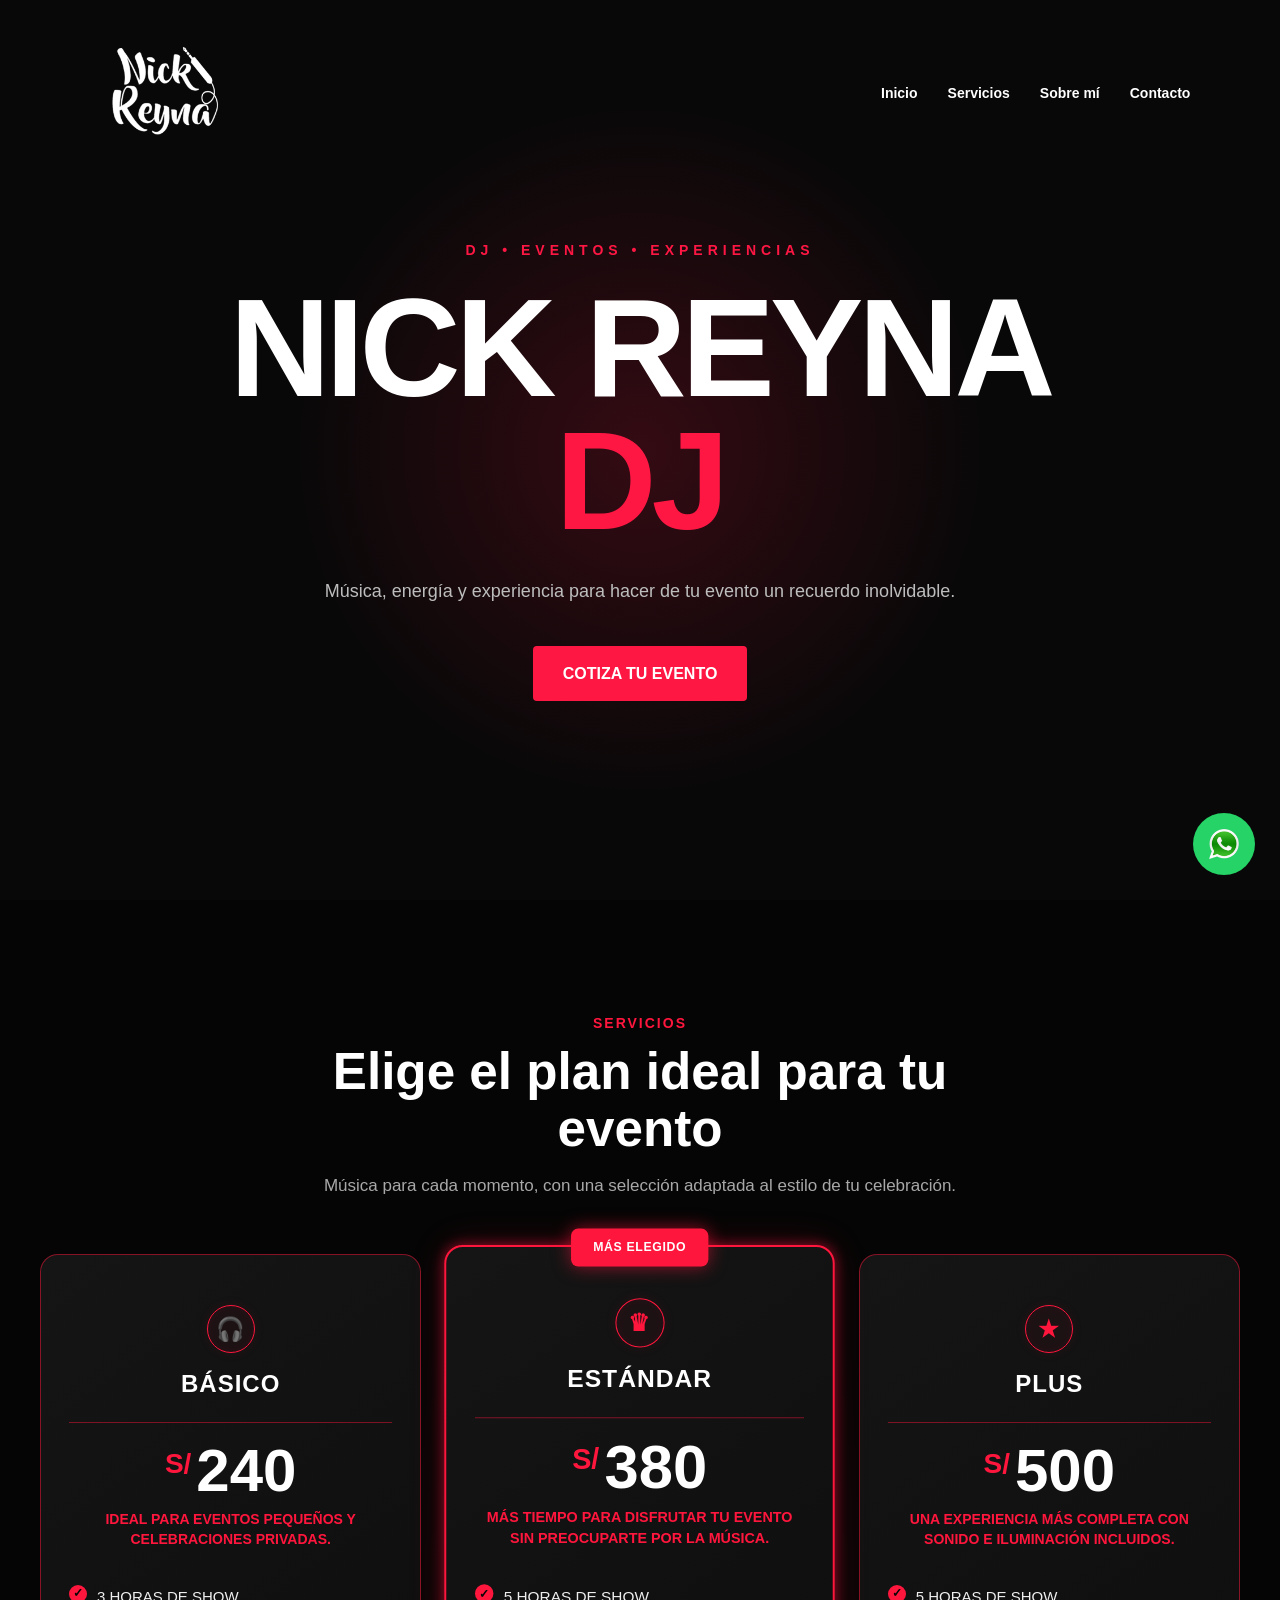
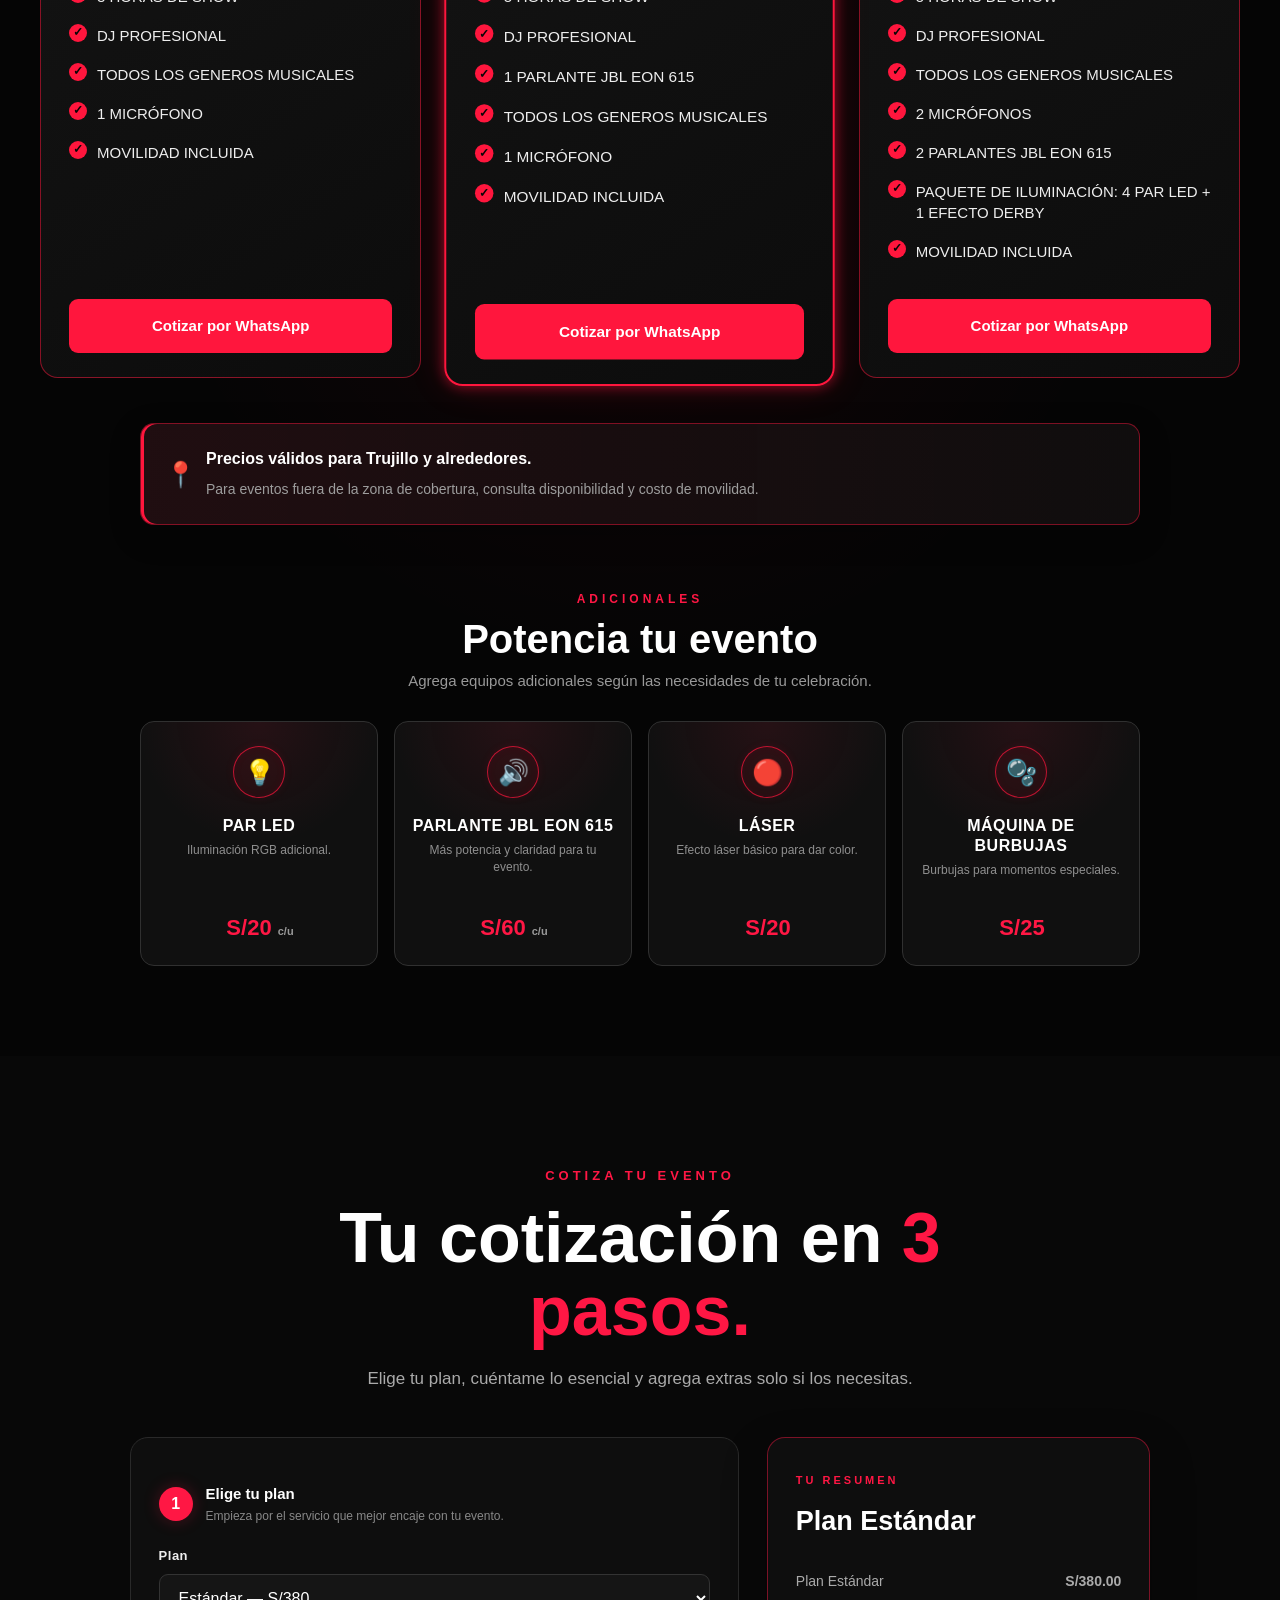
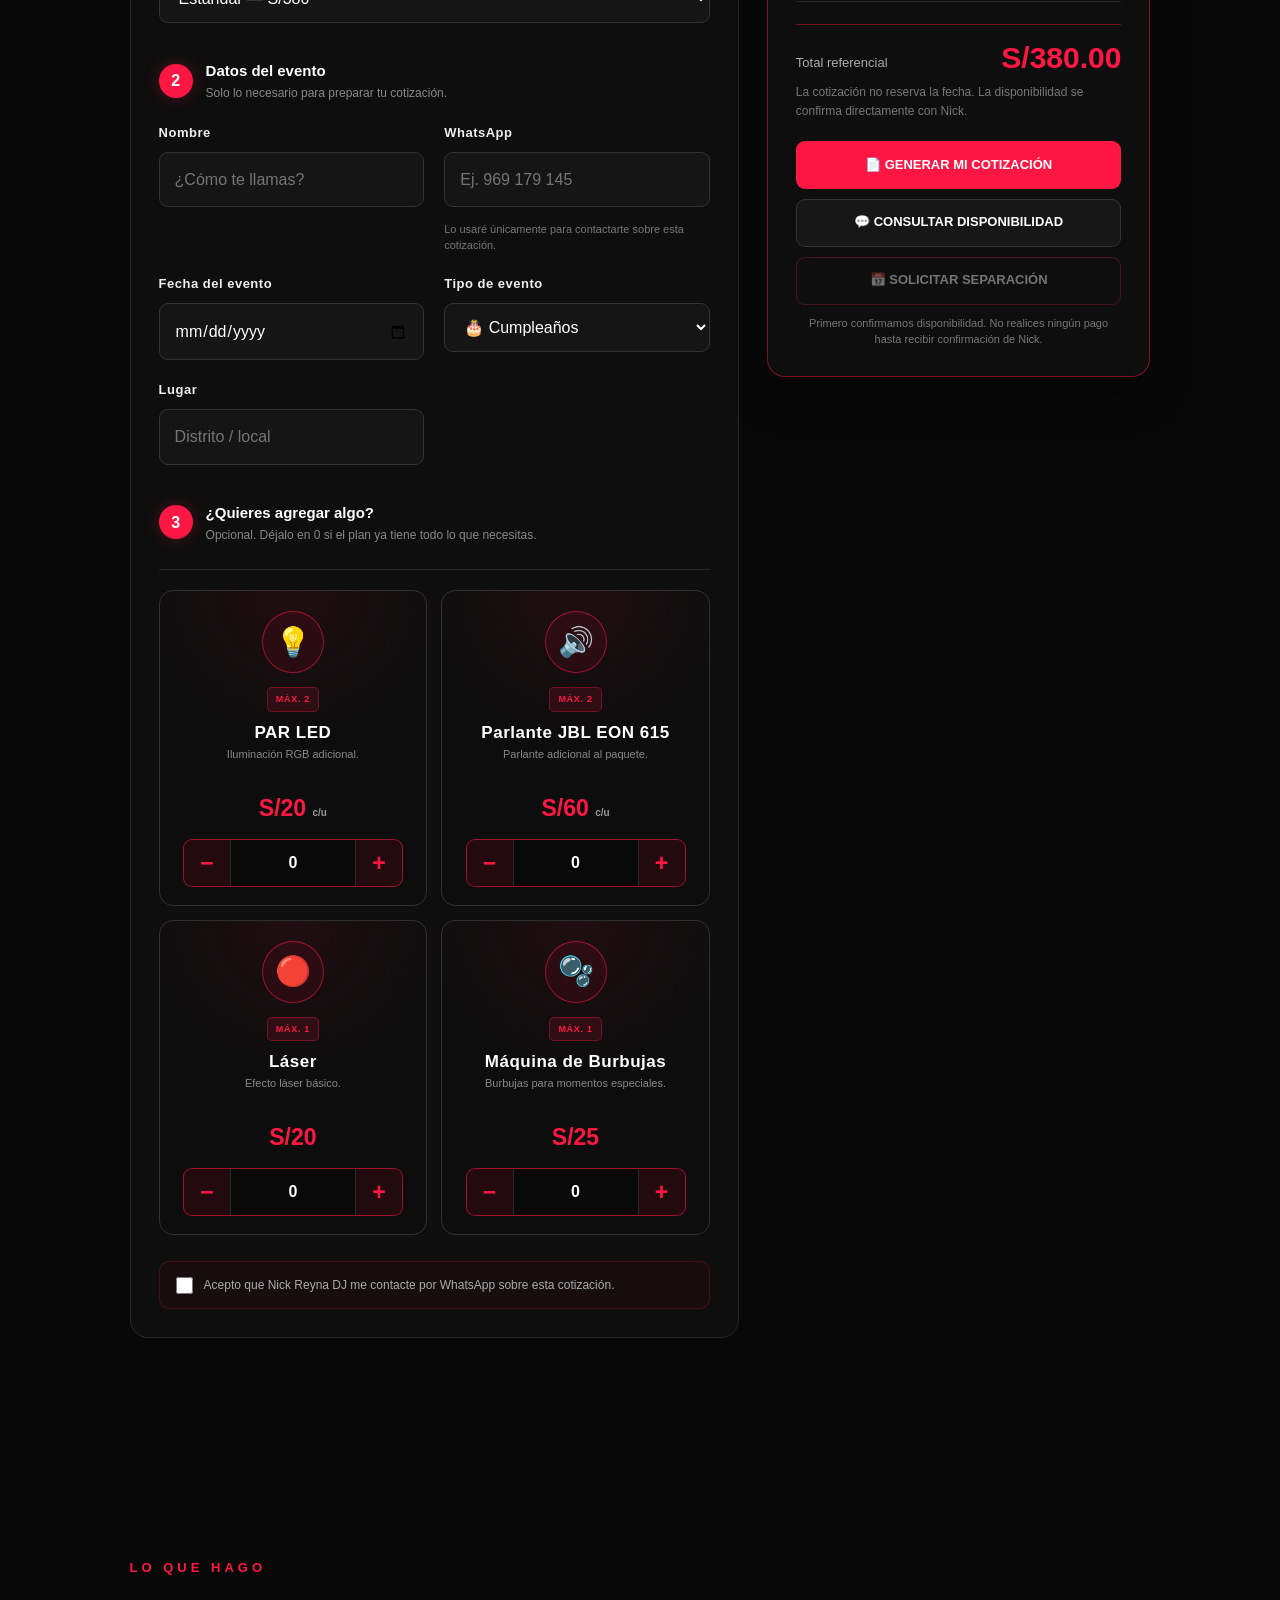
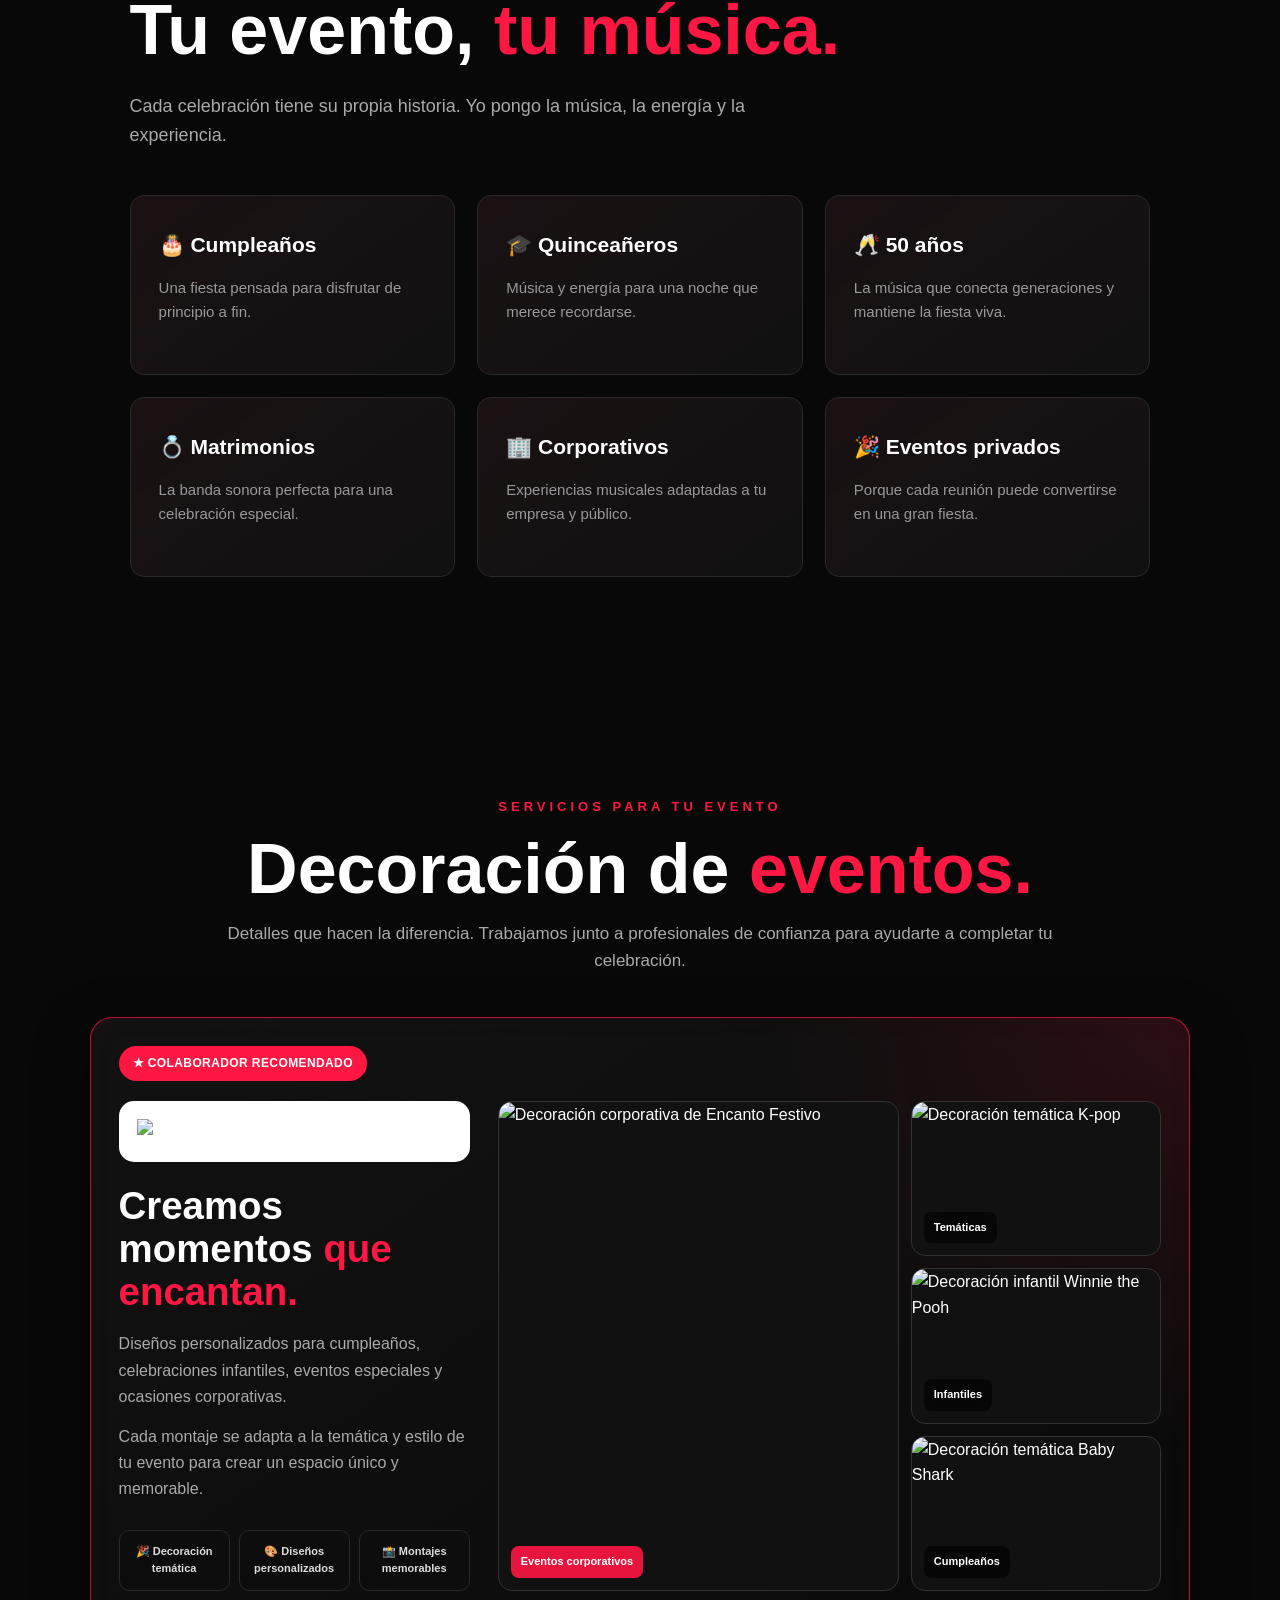
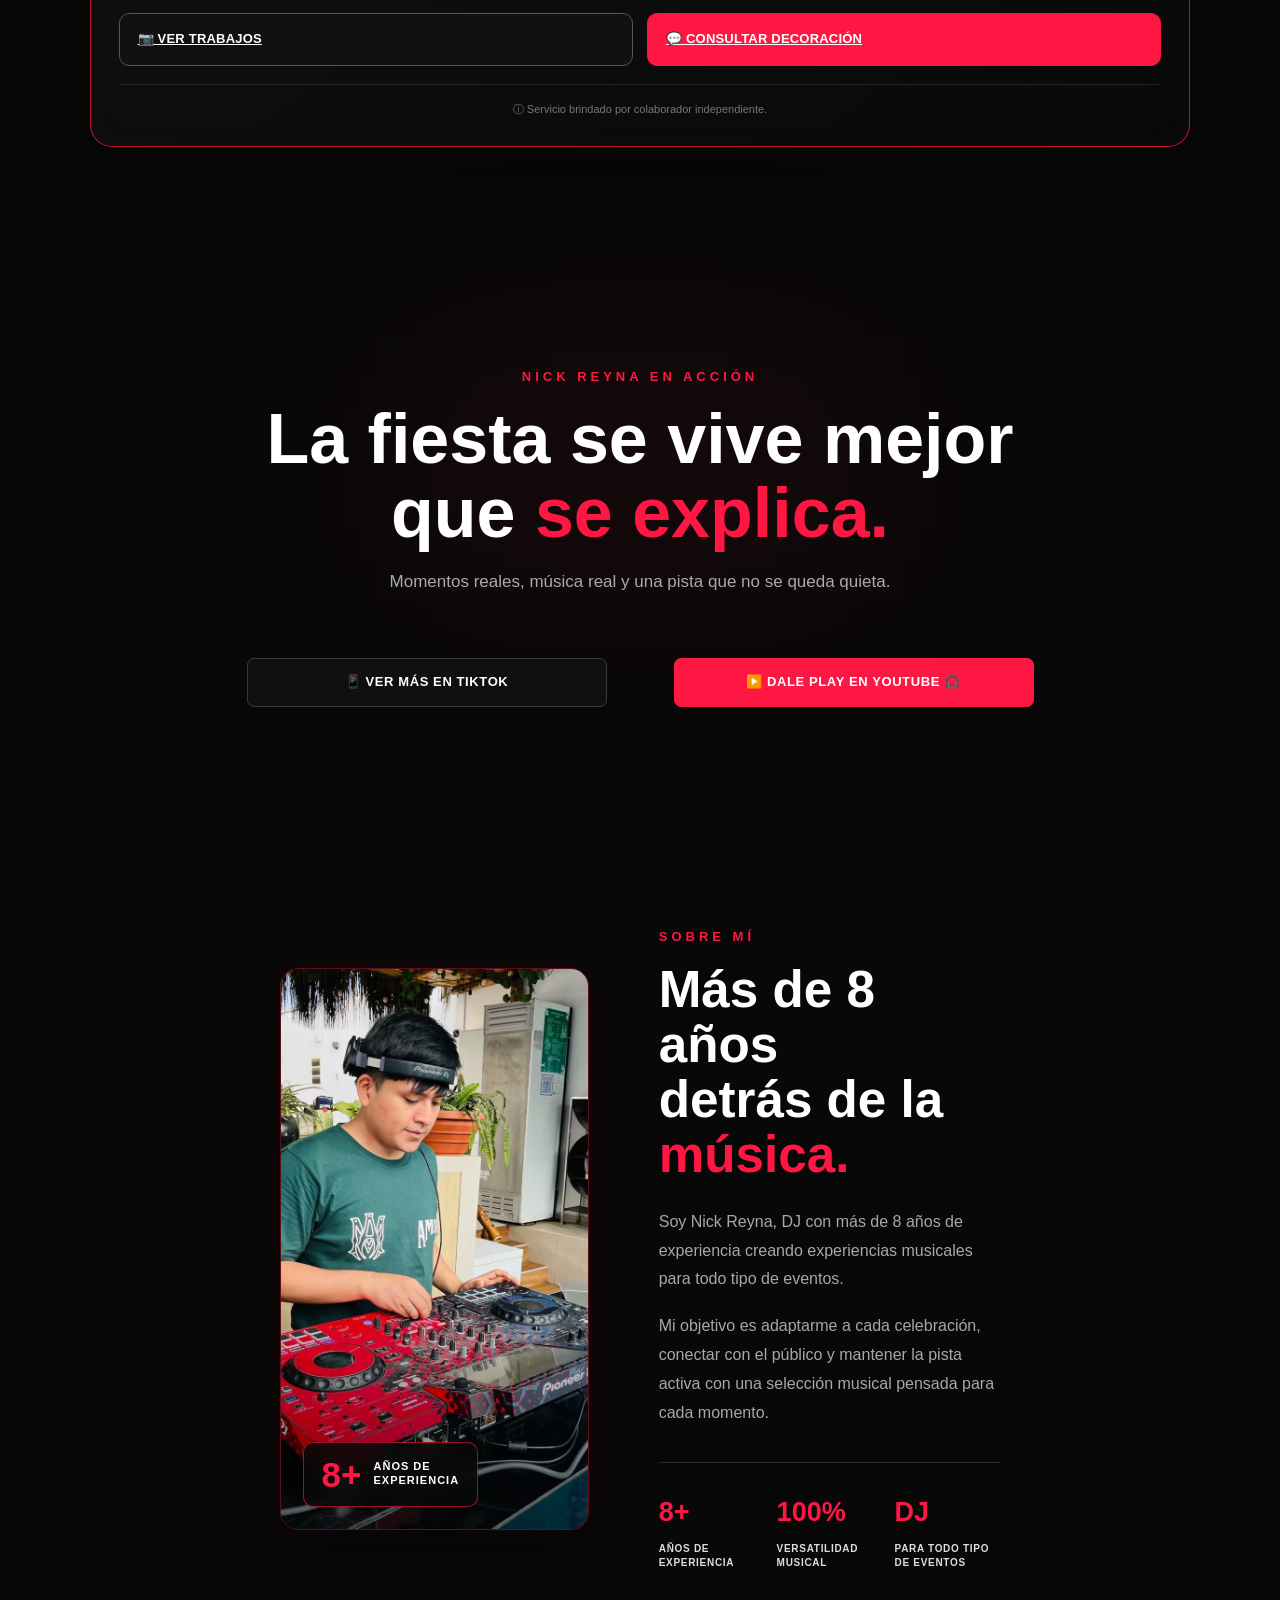
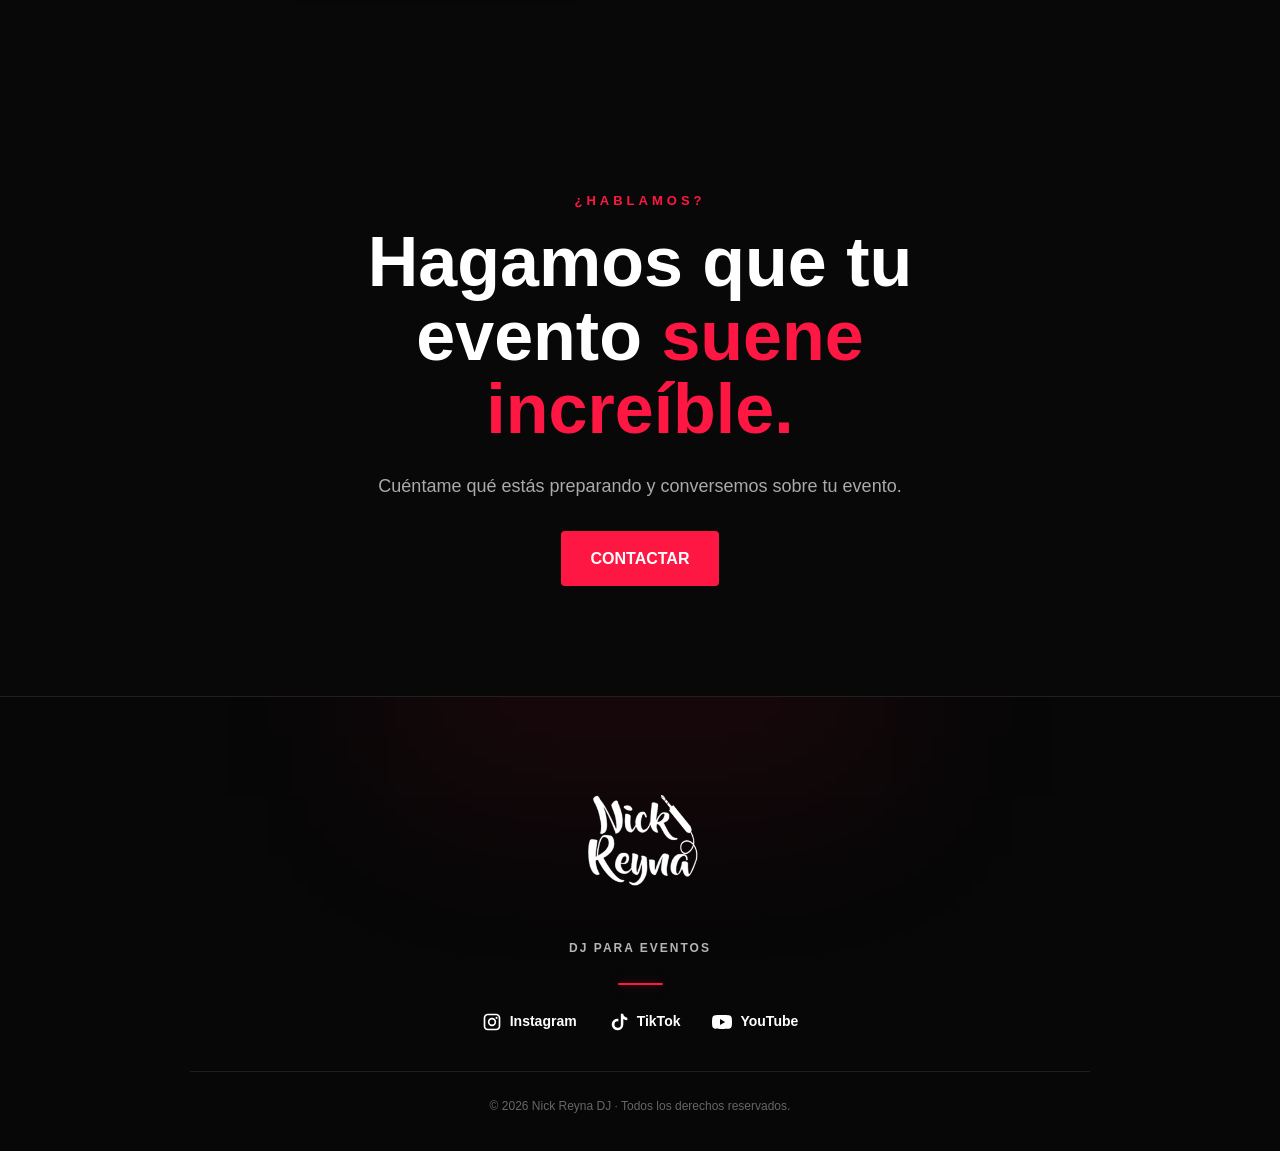
==== commit 907a510a: "Add files via upload" ====
--- a/index.html
+++ b/index.html
@@ -155,8 +155,7 @@
                     <li> TODOS LOS GENEROS MUSICALES</li>
                     <li> 2 MICRÓFONOS</li>
                     <li> 2 PARLANTES JBL EON 615</li>
-                    <li> 2 PAR LEDS</li>
-                    <li> MOVILIDAD INCLUIDA</li>
+<li> PAQUETE DE ILUMINACIÓN: 4 PAR LED + 1 EFECTO DERBY</li>                    <li> MOVILIDAD INCLUIDA</li>
                 </ul>
 
                 <a
@@ -184,36 +183,28 @@
 
         <!-- SERVICIOS ADICIONALES -->
         <div class="adicionales">
-
+            <span class="adicionales-kicker">ADICIONALES</span>
             <h3>Potencia tu evento</h3>
-
-            <p>
-                Agrega equipos adicionales según las necesidades
-                de tu celebración.
-            </p>
-
-            <div class="adicionales-grid">
-
-                <div class="adicional">
-                    <span>💡</span>
-                    <h4>PAR LED</h4>
-                    <strong>S/20</strong>
-                </div>
-
-                <div class="adicional">
-                    <span>🔊</span>
-                    <h4>Parlante</h4>
-                    <strong>S/60</strong>
-                </div>
-
-                <div class="adicional">
-                    <span>🔴</span>
-                    <h4>Láser</h4>
-                    <strong>S/20</strong>
-                </div>
-
-            </div>
-
+            <p>Agrega equipos adicionales según las necesidades de tu celebración.</p>
+
+            <div class="adicionales-grid adicionales-grid-visual">
+                <div class="adicional adicional-visual">
+                    <span class="adicional-icono">💡</span>
+                    <div><h4>PAR LED</h4><p>Iluminación RGB adicional.</p><strong>S/20 <small>c/u</small></strong></div>
+                </div>
+                <div class="adicional adicional-visual">
+                    <span class="adicional-icono">🔊</span>
+                    <div><h4>Parlante JBL EON 615</h4><p>Más potencia y claridad para tu evento.</p><strong>S/60 <small>c/u</small></strong></div>
+                </div>
+                <div class="adicional adicional-visual">
+                    <span class="adicional-icono">🔴</span>
+                    <div><h4>Láser</h4><p>Efecto láser básico para dar color.</p><strong>S/20</strong></div>
+                </div>
+                <div class="adicional adicional-visual">
+                    <span class="adicional-icono">🫧</span>
+                    <div><h4>Máquina de Burbujas</h4><p>Burbujas para momentos especiales.</p><strong>S/25</strong></div>
+                </div>
+            </div>
         </div>
 
     </div>
@@ -272,10 +263,27 @@
             </div>
 
             <div class="cot-paso campo-completo"><span>3</span><div><strong>¿Quieres agregar algo?</strong><small>Opcional. Déjalo en 0 si el plan ya tiene todo lo que necesitas.</small></div></div>
-            <div class="campo-completo extras-cotizador">
-                <div class="extra-fila"><span>💡 PAR LED <small>S/20 c/u</small></span><input id="extra-led" type="number" min="0" max="10" value="0" inputmode="numeric"></div>
-                <div class="extra-fila"><span>🔊 Parlante <small>S/60 c/u</small></span><input id="extra-parlante" type="number" min="0" max="10" value="0" inputmode="numeric"></div>
-                <div class="extra-fila"><span>🔴 Láser <small>S/20 c/u</small></span><input id="extra-laser" type="number" min="0" max="10" value="0" inputmode="numeric"></div>
+            <div class="campo-completo extras-cotizador extras-cards">
+                <article class="extra-card">
+                    <span class="extra-card-icono">💡</span><div class="extra-card-body"><span class="extra-tope">MÁX. 2</span><h3>PAR LED</h3><p>Iluminación RGB adicional.</p><strong>S/20 <small>c/u</small></strong>
+                        <div class="extra-control"><button type="button" class="extra-menos" data-target="extra-led">−</button><input id="extra-led" type="number" min="0" max="2" value="0" readonly><button type="button" class="extra-mas" data-target="extra-led">+</button></div>
+                    </div>
+                </article>
+                <article class="extra-card">
+                    <span class="extra-card-icono">🔊</span><div class="extra-card-body"><span class="extra-tope">MÁX. 2</span><h3>Parlante JBL EON 615</h3><p>Parlante adicional al paquete.</p><strong>S/60 <small>c/u</small></strong>
+                        <div class="extra-control"><button type="button" class="extra-menos" data-target="extra-parlante">−</button><input id="extra-parlante" type="number" min="0" max="2" value="0" readonly><button type="button" class="extra-mas" data-target="extra-parlante">+</button></div>
+                    </div>
+                </article>
+                <article class="extra-card">
+                    <span class="extra-card-icono">🔴</span><div class="extra-card-body"><span class="extra-tope">MÁX. 1</span><h3>Láser</h3><p>Efecto láser básico.</p><strong>S/20</strong>
+                        <div class="extra-control"><button type="button" class="extra-menos" data-target="extra-laser">−</button><input id="extra-laser" type="number" min="0" max="1" value="0" readonly><button type="button" class="extra-mas" data-target="extra-laser">+</button></div>
+                    </div>
+                </article>
+                <article class="extra-card">
+                    <span class="extra-card-icono">🫧</span><div class="extra-card-body"><span class="extra-tope">MÁX. 1</span><h3>Máquina de Burbujas</h3><p>Burbujas para momentos especiales.</p><strong>S/25</strong>
+                        <div class="extra-control"><button type="button" class="extra-menos" data-target="extra-burbujas">−</button><input id="extra-burbujas" type="number" min="0" max="1" value="0" readonly><button type="button" class="extra-mas" data-target="extra-burbujas">+</button></div>
+                    </div>
+                </article>
             </div>
 
             <label class="consentimiento-cot campo-completo">
@@ -349,6 +357,45 @@
         </section>
 
 
+        <section id="colaboradores" class="colaboradores section">
+            <div class="colab-header">
+                <p class="section-label">SERVICIOS PARA TU EVENTO</p>
+                <h2>Decoración de <span>eventos.</span></h2>
+                <p>Detalles que hacen la diferencia. Trabajamos junto a profesionales de confianza para ayudarte a completar tu celebración.</p>
+            </div>
+
+            <article class="colab-destacado">
+                <span class="colab-badge">★ COLABORADOR RECOMENDADO</span>
+                <div class="colab-grid">
+                    <div class="colab-info">
+                        <div class="colab-logo-wrap">
+                            <img src="encanto-festivo.png" alt="Encanto Festivo By Angie" class="colab-logo">
+                        </div>
+                        <h3>Creamos momentos <span>que encantan.</span></h3>
+                        <p>Diseños personalizados para cumpleaños, celebraciones infantiles, eventos especiales y ocasiones corporativas.</p>
+                        <p>Cada montaje se adapta a la temática y estilo de tu evento para crear un espacio único y memorable.</p>
+                        <div class="colab-features">
+                            <span>🎉 Decoración temática</span><span>🎨 Diseños personalizados</span><span>📸 Montajes memorables</span>
+                        </div>
+                    </div>
+
+                    <div class="colab-galeria">
+                        <figure class="colab-foto colab-foto-principal"><img src="encanto-corporativo.jpg" alt="Decoración corporativa de Encanto Festivo" loading="lazy"><figcaption>Eventos corporativos</figcaption></figure>
+                        <div class="colab-miniaturas">
+                            <figure class="colab-foto"><img src="encanto-kpop.jpg" alt="Decoración temática K-pop" loading="lazy"><figcaption>Temáticas</figcaption></figure>
+                            <figure class="colab-foto"><img src="encanto-pooh.jpg" alt="Decoración infantil Winnie the Pooh" loading="lazy"><figcaption>Infantiles</figcaption></figure>
+                            <figure class="colab-foto"><img src="encanto-babyshark.jpg" alt="Decoración temática Baby Shark" loading="lazy"><figcaption>Cumpleaños</figcaption></figure>
+                        </div>
+                    </div>
+                </div>
+                <div class="colab-acciones">
+                    <a href="https://www.instagram.com/encantofestivobyangie?igsi=MXFyNmE1bWpuaXl6YQ==" target="_blank" rel="noopener noreferrer" class="colab-btn colab-btn-secundario">📷 VER TRABAJOS</a>
+                    <a href="https://api.whatsapp.com/send/?phone=51932829699&text=Hola%20Angie%20%F0%9F%91%8B%2C%20vi%20tu%20trabajo%20de%20Encanto%20Festivo%20en%20la%20web%20de%20Nick%20Reyna%20DJ%20y%20quisiera%20informaci%C3%B3n%20sobre%20decoraci%C3%B3n%20para%20mi%20evento.%20%F0%9F%8E%88" target="_blank" rel="noopener noreferrer" class="colab-btn colab-btn-principal">💬 CONSULTAR DECORACIÓN</a>
+                </div>
+                <p class="colab-aviso">ⓘ Servicio brindado por colaborador independiente.</p>
+            </article>
+        </section>
+
         <section id="en-accion" class="accion section">
 
             <div class="accion-header">
--- a/style.css
+++ b/style.css
@@ -1721,3 +1721,334 @@
     pointer-events: none;
     filter: grayscale(0.2);
 }
+
+/* ========================================
+   COLABORADORES - ENCANTO FESTIVO
+======================================== */
+.colaboradores{max-width:1280px}
+.colab-header{text-align:center;max-width:850px;margin:0 auto 42px}
+.colab-header h2{margin-bottom:14px}
+.colab-header>p:last-child{color:#aaa;font-size:17px}
+.colab-destacado{position:relative;padding:28px;border:1px solid rgba(255,23,68,.72);border-radius:22px;background:radial-gradient(circle at 100% 0,rgba(255,23,68,.12),transparent 32%),linear-gradient(145deg,#121212,#090909);box-shadow:0 18px 55px rgba(0,0,0,.35),inset 0 0 35px rgba(255,23,68,.025)}
+.colab-badge{display:inline-block;margin-bottom:20px;padding:8px 14px;border-radius:999px;background:#ff1744;color:#fff;font-size:12px;font-weight:900;letter-spacing:.4px}
+.colab-grid{display:grid;grid-template-columns:.82fr 1.55fr;gap:28px;align-items:stretch}
+.colab-info{display:flex;flex-direction:column;justify-content:center}
+.colab-logo-wrap{padding:18px;background:#fff;border-radius:15px;margin-bottom:22px;overflow:hidden}
+.colab-logo{display:block;width:100%;max-height:180px;object-fit:contain}
+.colab-info h3{font-size:clamp(27px,3vw,40px);line-height:1.12;margin:0 0 18px}.colab-info h3 span{color:#ff1744}
+.colab-info p{color:#aaa;margin:0 0 13px;line-height:1.65}
+.colab-features{display:grid;grid-template-columns:repeat(3,1fr);gap:9px;margin-top:14px}.colab-features span{padding:12px 9px;border:1px solid #292929;border-radius:10px;background:#0d0d0d;font-size:11px;font-weight:700;text-align:center;color:#ddd}
+.colab-galeria{display:grid;grid-template-columns:1.6fr 1fr;gap:12px;min-height:480px}.colab-miniaturas{display:grid;grid-template-rows:repeat(3,1fr);gap:12px}.colab-foto{position:relative;margin:0;overflow:hidden;border-radius:14px;border:1px solid #333;background:#111;min-height:0}.colab-foto img{width:100%;height:100%;display:block;object-fit:cover;transition:transform .35s ease}.colab-foto:hover img{transform:scale(1.035)}.colab-foto figcaption{position:absolute;left:12px;bottom:12px;padding:7px 10px;border-radius:8px;background:rgba(5,5,5,.82);backdrop-filter:blur(6px);font-size:11px;font-weight:800;color:#fff}.colab-foto-principal figcaption{background:rgba(255,23,68,.9)}
+.colab-acciones{display:grid;grid-template-columns:1fr 1fr;gap:14px;margin-top:22px}.colab-btn{border-radius:10px;padding:15px 18px;font-weight:900;font-size:13px;letter-spacing:.2px}.colab-btn-principal{border:1px solid #ff1744;background:#ff1744;color:#fff}.colab-btn-secundario{border:1px solid #555;background:#111;color:#fff}.colab-btn:disabled{opacity:.58;cursor:not-allowed}.colab-aviso{text-align:center;color:#777;font-size:11px;margin:18px 0 0;padding-top:16px;border-top:1px solid #252525}
+@media(max-width:900px){.colab-grid{grid-template-columns:1fr}.colab-galeria{min-height:430px}.colab-info{display:block}.colab-logo{max-height:150px}}
+@media(max-width:600px){.colab-destacado{padding:18px}.colab-galeria{display:block;min-height:0}.colab-foto-principal{height:310px;margin-bottom:10px}.colab-miniaturas{grid-template-columns:1fr 1fr;grid-template-rows:none}.colab-miniaturas .colab-foto{height:155px}.colab-miniaturas .colab-foto:last-child{grid-column:1/-1}.colab-features{grid-template-columns:1fr}.colab-acciones{grid-template-columns:1fr}.colab-logo-wrap{padding:12px}.colab-badge{font-size:10px}}
+
+
+/* ========================================
+   AGREGADOS - V5 LIMPIO CON EMOJIS
+======================================== */
+
+#servicios .adicionales > h3::before {
+    content: none !important;
+    display: none !important;
+}
+
+#servicios .adicionales {
+    width: min(100%, 1040px) !important;
+    margin: 65px auto 0 !important;
+    padding: 0 !important;
+    text-align: center !important;
+}
+
+#servicios .adicionales-kicker {
+    display: block !important;
+    margin-bottom: 8px !important;
+    color: #ff1744 !important;
+    font-size: 12px !important;
+    font-weight: 900 !important;
+    letter-spacing: 4px !important;
+}
+
+#servicios .adicionales > h3 {
+    margin: 0 0 8px !important;
+    color: #fff !important;
+    font-size: clamp(30px, 4vw, 40px) !important;
+    line-height: 1.1 !important;
+}
+
+#servicios .adicionales > p {
+    width: min(100%, 650px) !important;
+    margin: 0 auto 28px !important;
+    color: #999 !important;
+    font-size: 15px !important;
+}
+
+#servicios .adicionales-grid-visual {
+    display: grid !important;
+    grid-template-columns: repeat(4, minmax(0, 1fr)) !important;
+    gap: 16px !important;
+    align-items: stretch !important;
+}
+
+#servicios .adicional-visual {
+    min-width: 0 !important;
+    min-height: 245px !important;
+    padding: 24px 16px 20px !important;
+    display: flex !important;
+    flex-direction: column !important;
+    align-items: center !important;
+    justify-content: flex-start !important;
+    overflow: hidden !important;
+    background:
+        radial-gradient(circle at top, rgba(255,23,68,.09), transparent 45%),
+        #101010 !important;
+    border: 1px solid #303030 !important;
+    border-radius: 14px !important;
+    text-align: center !important;
+}
+
+#servicios .adicional-icono {
+    width: 64px;
+    height: 64px;
+    margin-bottom: 16px;
+    display: inline-flex;
+    align-items: center;
+    justify-content: center;
+    border: 1px solid rgba(255,23,68,.55);
+    border-radius: 50%;
+    background: rgba(255,23,68,.08);
+    font-size: 30px;
+}
+
+#servicios .adicional-visual > div {
+    width: 100% !important;
+    display: flex !important;
+    flex: 1 1 auto !important;
+    flex-direction: column !important;
+    align-items: center !important;
+}
+
+#servicios .adicional-visual h4 {
+    width: 100% !important;
+    margin: 0 0 6px !important;
+    color: #fff !important;
+    font-size: 16px !important;
+    line-height: 1.25 !important;
+    overflow-wrap: anywhere !important;
+}
+
+#servicios .adicional-visual p {
+    width: 100% !important;
+    min-height: 38px !important;
+    margin: 0 0 10px !important;
+    color: #8f8f8f !important;
+    font-size: 12px !important;
+    line-height: 1.45 !important;
+}
+
+#servicios .adicional-visual strong {
+    margin-top: auto !important;
+    color: #ff1744 !important;
+    font-size: 22px !important;
+}
+
+#servicios .adicional-visual strong small {
+    color: #999 !important;
+    font-size: 11px !important;
+}
+
+
+/* ===== Cotizador ===== */
+
+#cotizador .extras-cards {
+    width: 100% !important;
+    min-width: 0 !important;
+    display: grid !important;
+    grid-template-columns: repeat(2, minmax(0, 1fr)) !important;
+    gap: 14px !important;
+}
+
+#cotizador .extra-card {
+    width: 100% !important;
+    min-width: 0 !important;
+    padding: 20px 16px 18px !important;
+    overflow: hidden !important;
+    display: flex !important;
+    flex-direction: column !important;
+    align-items: center !important;
+    background:
+        radial-gradient(circle at top, rgba(255,23,68,.08), transparent 45%),
+        #0d0d0d !important;
+    border: 1px solid #303030 !important;
+    border-radius: 14px !important;
+}
+
+#cotizador .extra-card-icono {
+    width: 62px;
+    height: 62px;
+    margin: 0 auto 14px;
+    display: inline-flex;
+    align-items: center;
+    justify-content: center;
+    border: 1px solid rgba(255,23,68,.55);
+    border-radius: 50%;
+    background: rgba(255,23,68,.08);
+    font-size: 29px;
+}
+
+#cotizador .extra-card-body {
+    width: 100% !important;
+    min-width: 0 !important;
+    padding: 0 !important;
+    display: flex !important;
+    flex: 1 1 auto !important;
+    flex-direction: column !important;
+    align-items: center !important;
+    text-align: center !important;
+}
+
+#cotizador .extra-tope {
+    display: inline-flex !important;
+    align-items: center !important;
+    justify-content: center !important;
+    margin: 0 auto !important;
+    padding: 4px 8px !important;
+    border: 1px solid rgba(255,23,68,.35) !important;
+    border-radius: 5px !important;
+    background: rgba(255,23,68,.12) !important;
+    color: #ff1744 !important;
+    font-size: 9px !important;
+    font-weight: 900 !important;
+    letter-spacing: .7px !important;
+    white-space: nowrap !important;
+}
+
+#cotizador .extra-card h3 {
+    width: 100% !important;
+    margin: 10px 0 4px !important;
+    color: #fff !important;
+    font-size: 17px !important;
+    line-height: 1.25 !important;
+    overflow-wrap: anywhere !important;
+}
+
+#cotizador .extra-card p {
+    width: 100% !important;
+    min-height: 34px !important;
+    margin: 0 !important;
+    color: #888 !important;
+    font-size: 11px !important;
+    line-height: 1.45 !important;
+}
+
+#cotizador .extra-card strong {
+    display: block !important;
+    margin: 9px 0 12px !important;
+    color: #ff1744 !important;
+    font-size: 23px !important;
+}
+
+#cotizador .extra-card strong small {
+    color: #999 !important;
+    font-size: 10px !important;
+}
+
+/* Limitadores + numerador */
+#cotizador .extra-control {
+    width: min(100%, 220px) !important;
+    margin: auto auto 0 !important;
+    display: grid !important;
+    grid-template-columns: 46px minmax(54px, 1fr) 46px !important;
+    overflow: hidden !important;
+    border: 1px solid rgba(255,23,68,.6) !important;
+    border-radius: 9px !important;
+    background: #090909 !important;
+}
+
+#cotizador .extra-control button,
+#cotizador .extra-control input {
+    width: 100% !important;
+    min-width: 0 !important;
+    height: 46px !important;
+    margin: 0 !important;
+    padding: 0 !important;
+    box-sizing: border-box !important;
+    border-radius: 0 !important;
+    box-shadow: none !important;
+}
+
+#cotizador .extra-control button {
+    border: 0 !important;
+    background: rgba(255,23,68,.10) !important;
+    color: #ff1744 !important;
+    font-size: 23px !important;
+    font-weight: 900 !important;
+    line-height: 46px !important;
+    cursor: pointer !important;
+}
+
+#cotizador .extra-control input {
+    border: 0 !important;
+    border-left: 1px solid #292929 !important;
+    border-right: 1px solid #292929 !important;
+    background: #090909 !important;
+    color: #fff !important;
+    text-align: center !important;
+    font-size: 16px !important;
+    font-weight: 900 !important;
+    appearance: textfield !important;
+    -moz-appearance: textfield !important;
+}
+
+#cotizador .extra-control input::-webkit-outer-spin-button,
+#cotizador .extra-control input::-webkit-inner-spin-button {
+    margin: 0 !important;
+    -webkit-appearance: none !important;
+}
+
+/* Tablet */
+@media (max-width: 900px) {
+    #servicios .adicionales {
+        width: min(100%, 720px) !important;
+    }
+
+    #servicios .adicionales-grid-visual {
+        grid-template-columns: repeat(2, minmax(0, 1fr)) !important;
+    }
+}
+
+/* Celular */
+@media (max-width: 600px) {
+    #servicios .adicionales {
+        width: 100% !important;
+        max-width: 420px !important;
+        margin-top: 55px !important;
+        padding: 0 4px !important;
+    }
+
+    #servicios .adicionales-grid-visual,
+    #cotizador .extras-cards {
+        grid-template-columns: 1fr !important;
+    }
+
+    #servicios .adicional-visual,
+    #cotizador .extra-card {
+        width: 100% !important;
+        max-width: 390px !important;
+        margin-left: auto !important;
+        margin-right: auto !important;
+    }
+
+    #cotizador .extra-control {
+        width: min(100%, 236px) !important;
+        grid-template-columns: 50px minmax(58px, 1fr) 50px !important;
+    }
+}
+
+/* Celular pequeño */
+@media (max-width: 380px) {
+    #cotizador .extra-control {
+        width: min(100%, 210px) !important;
+        grid-template-columns: 46px minmax(54px, 1fr) 46px !important;
+    }
+}
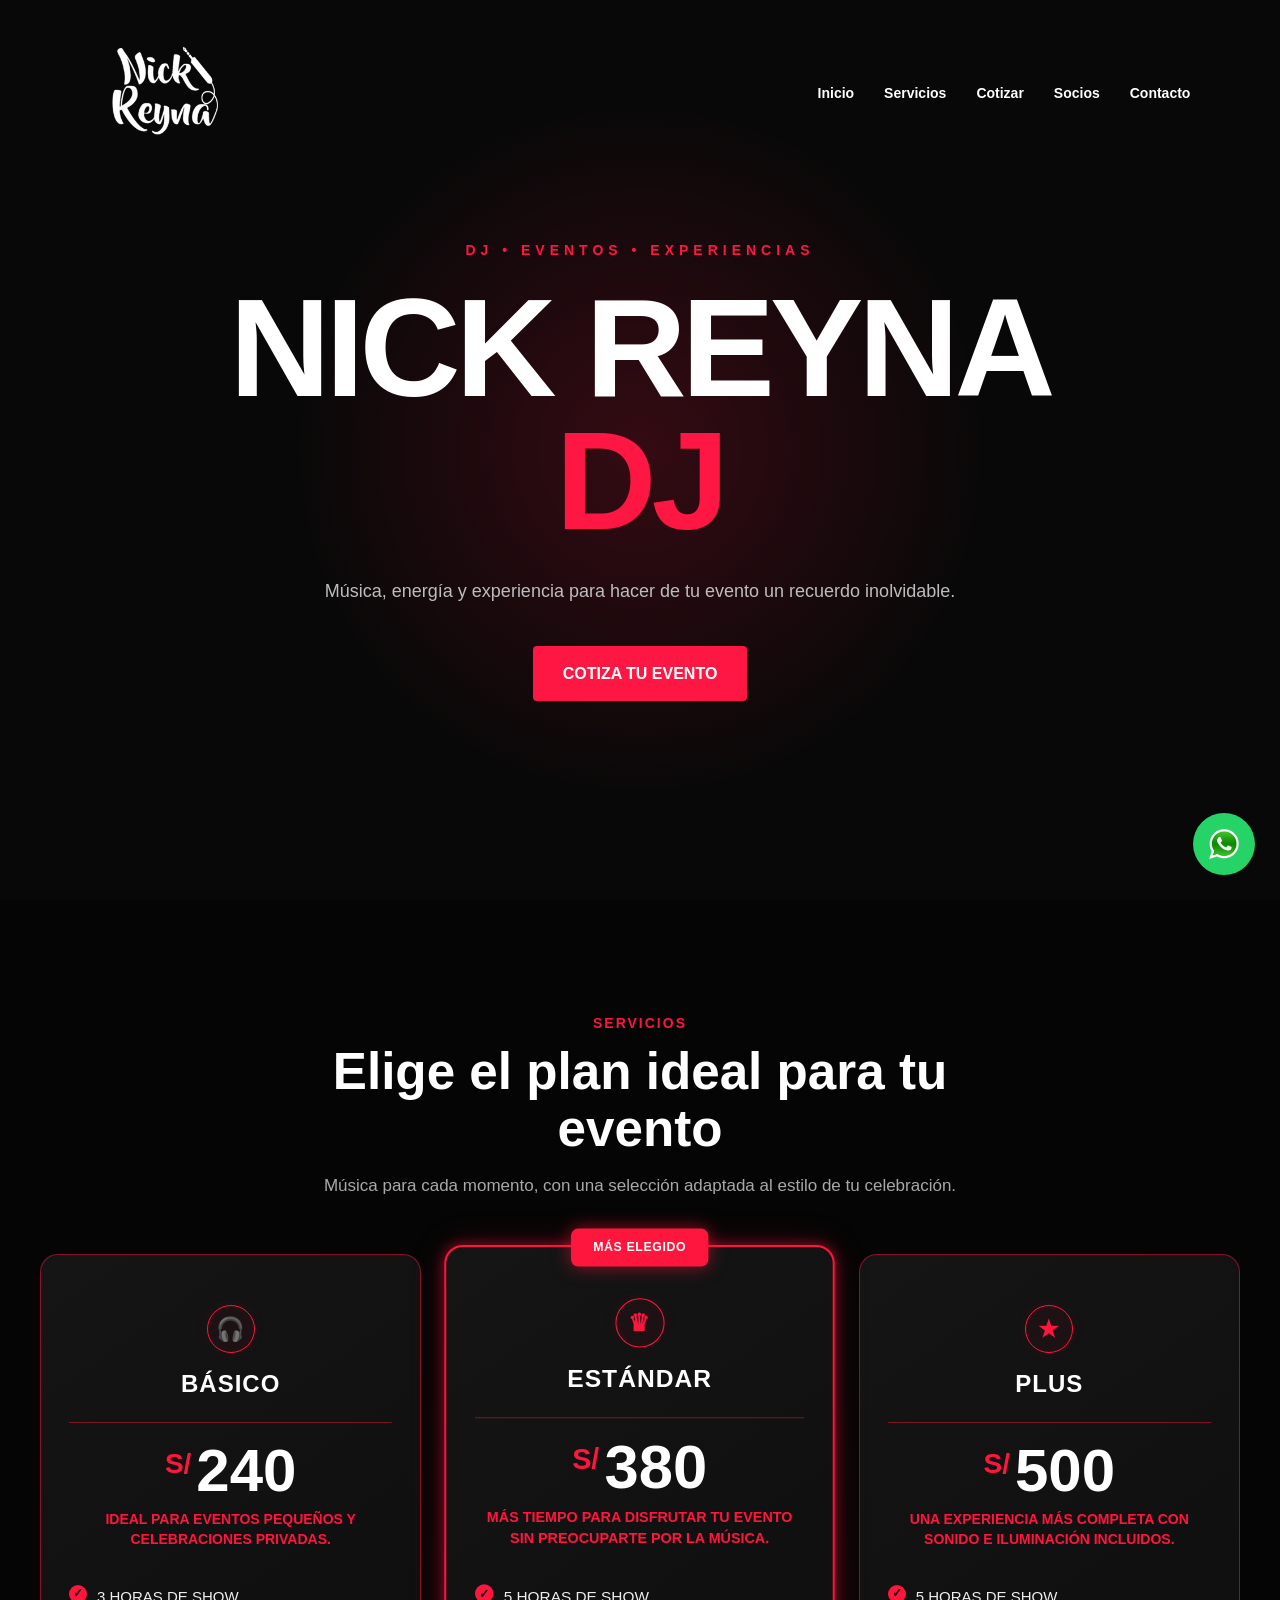
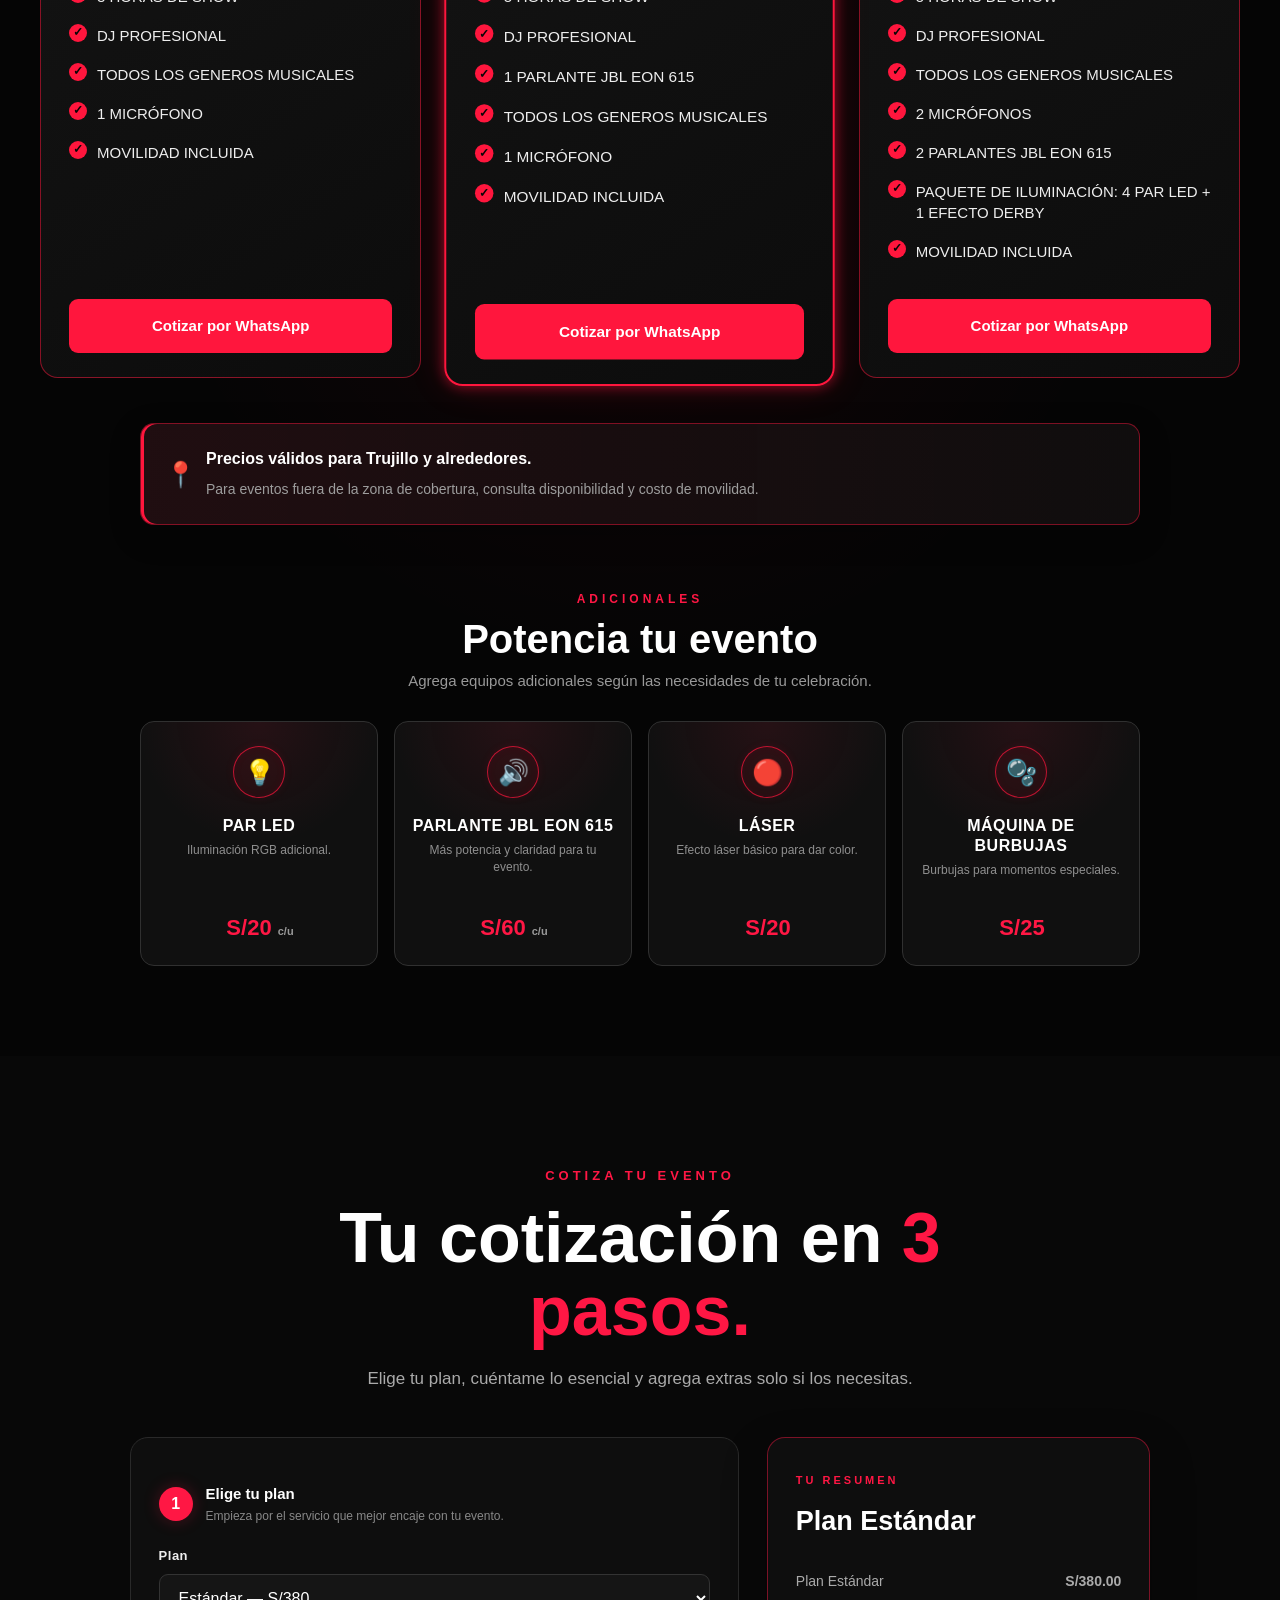
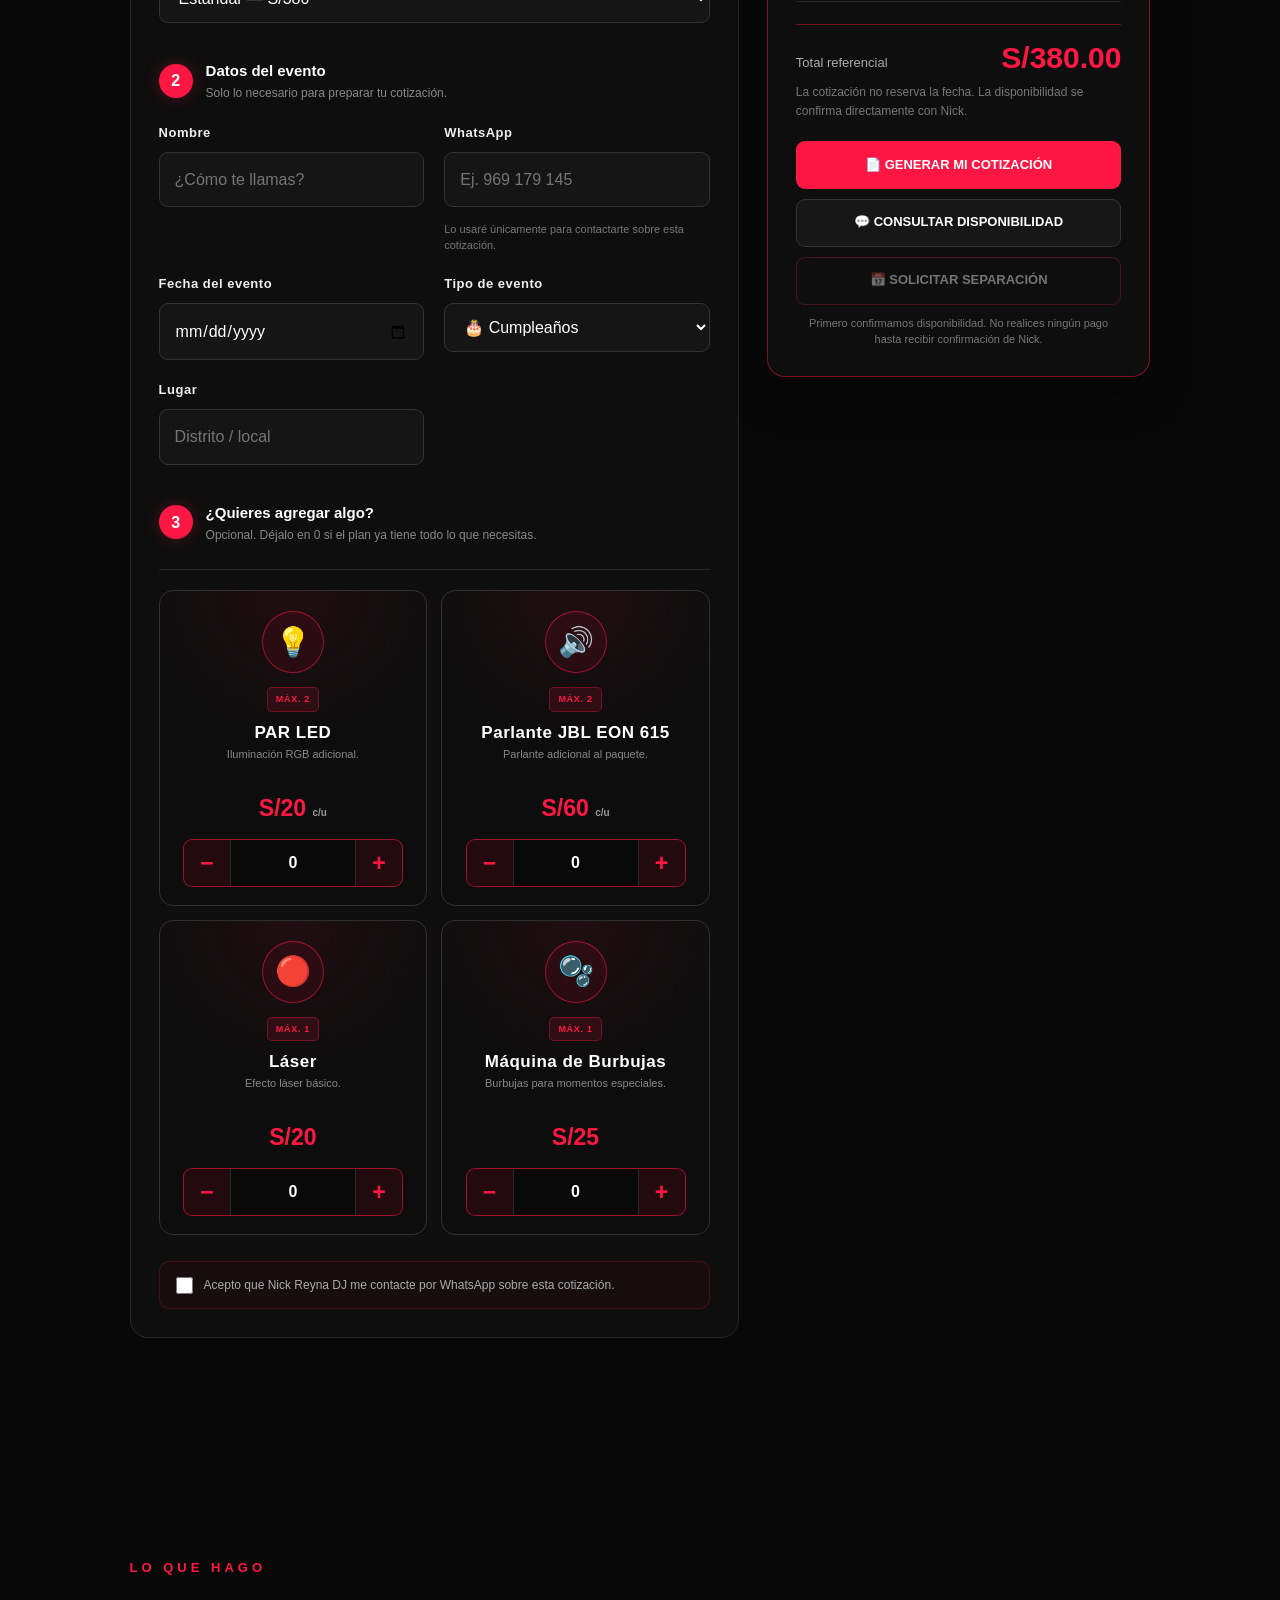
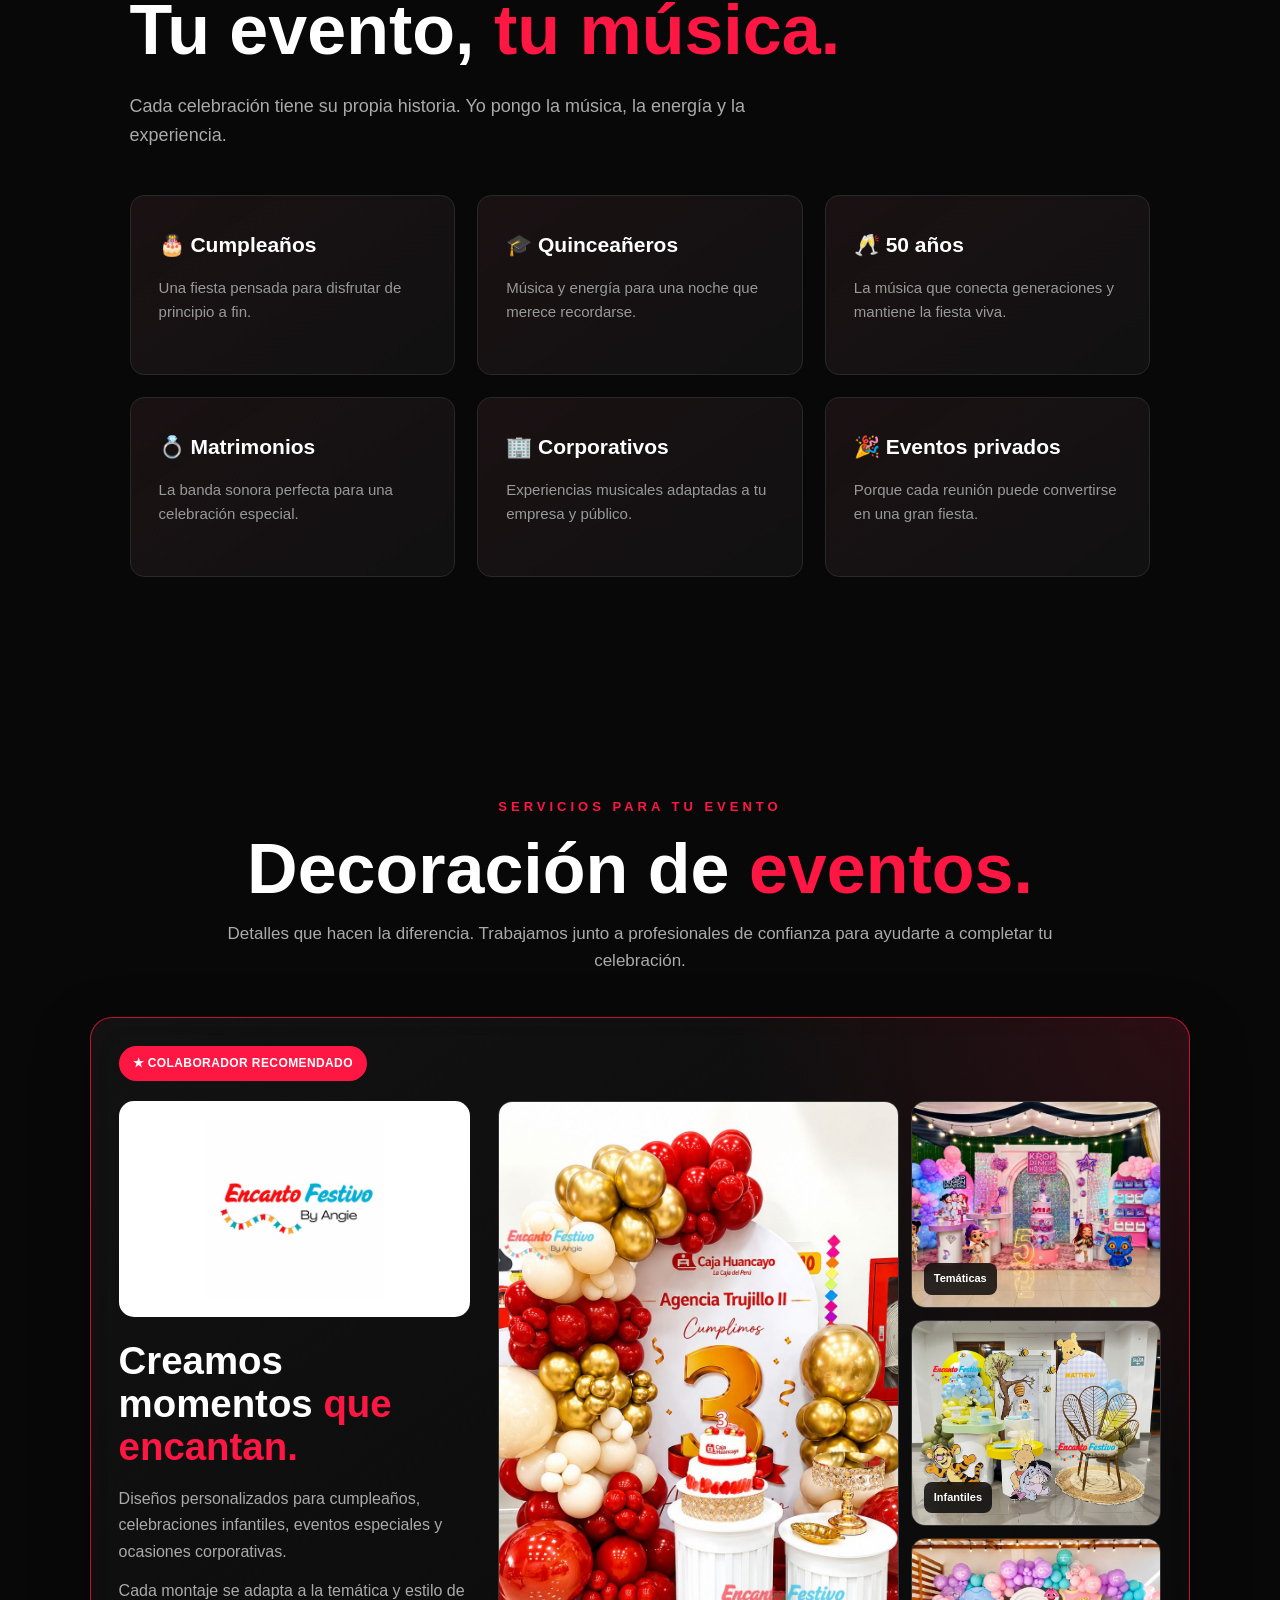
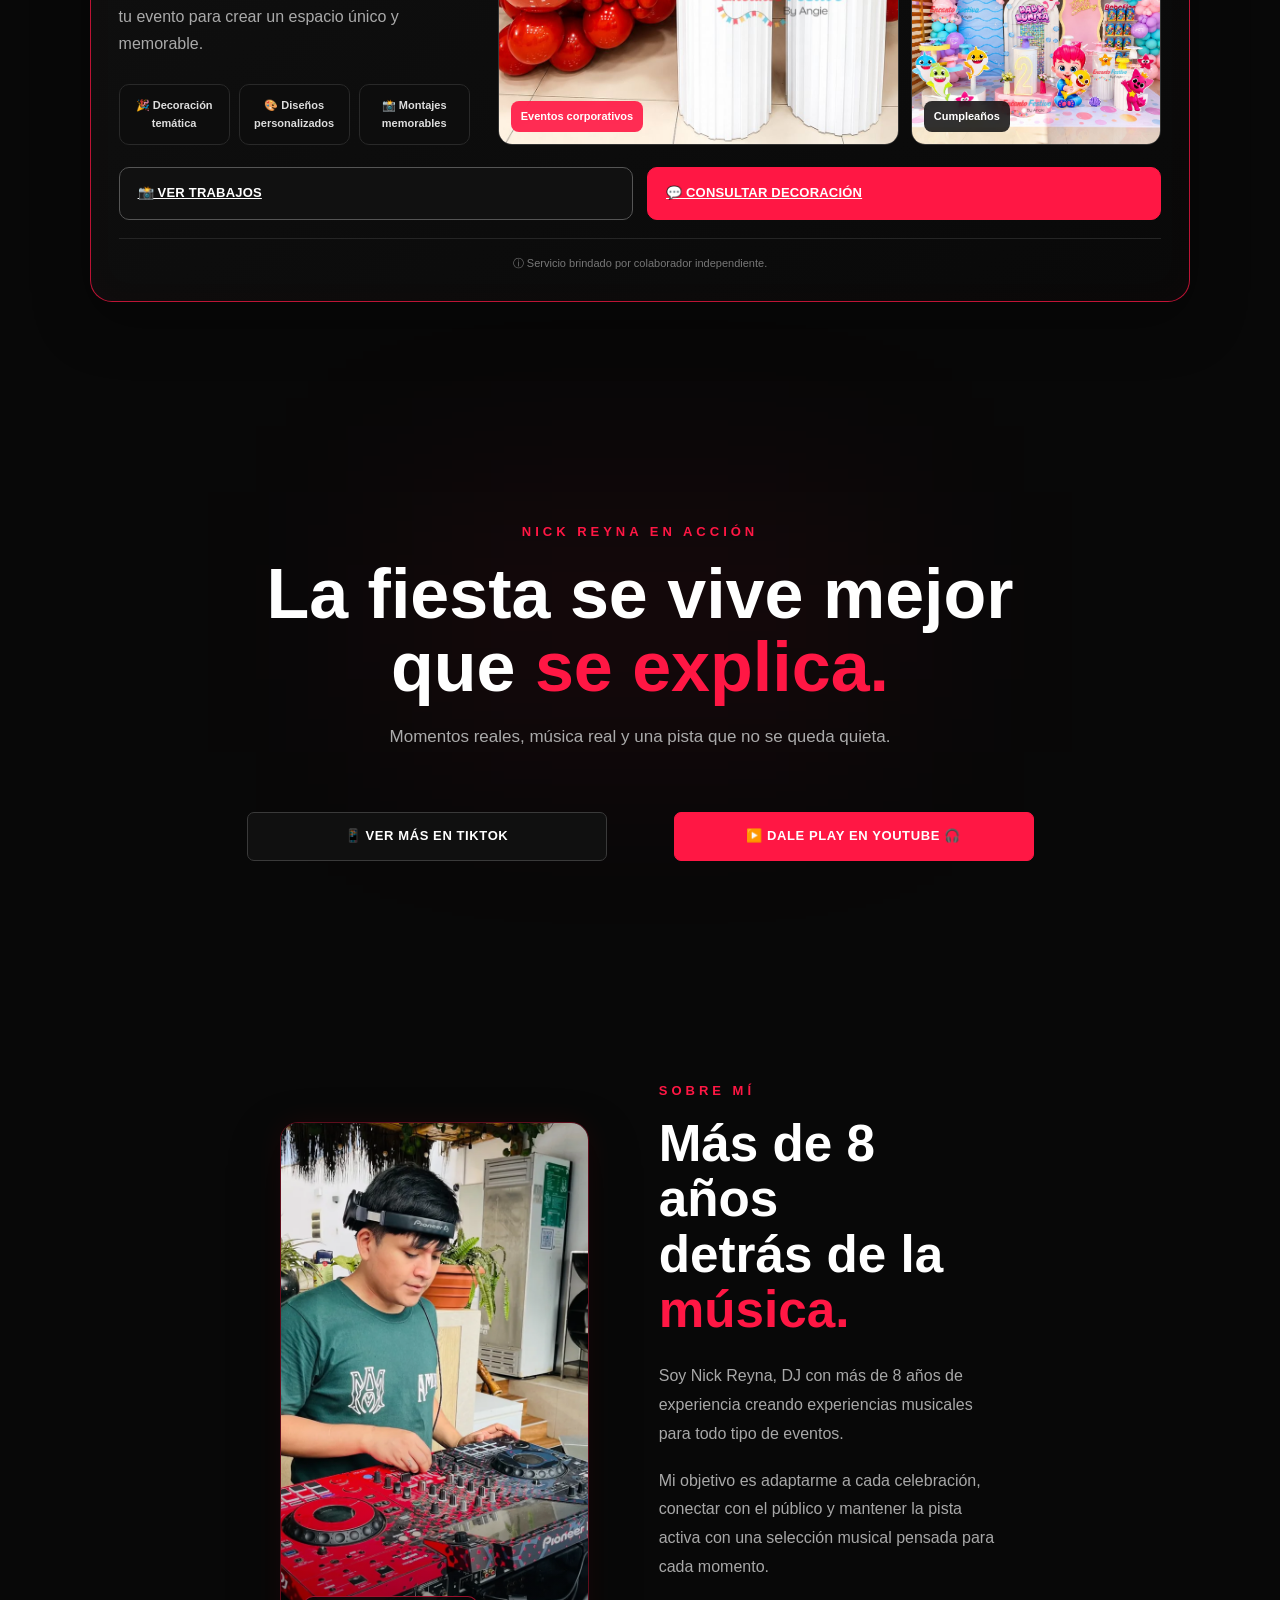
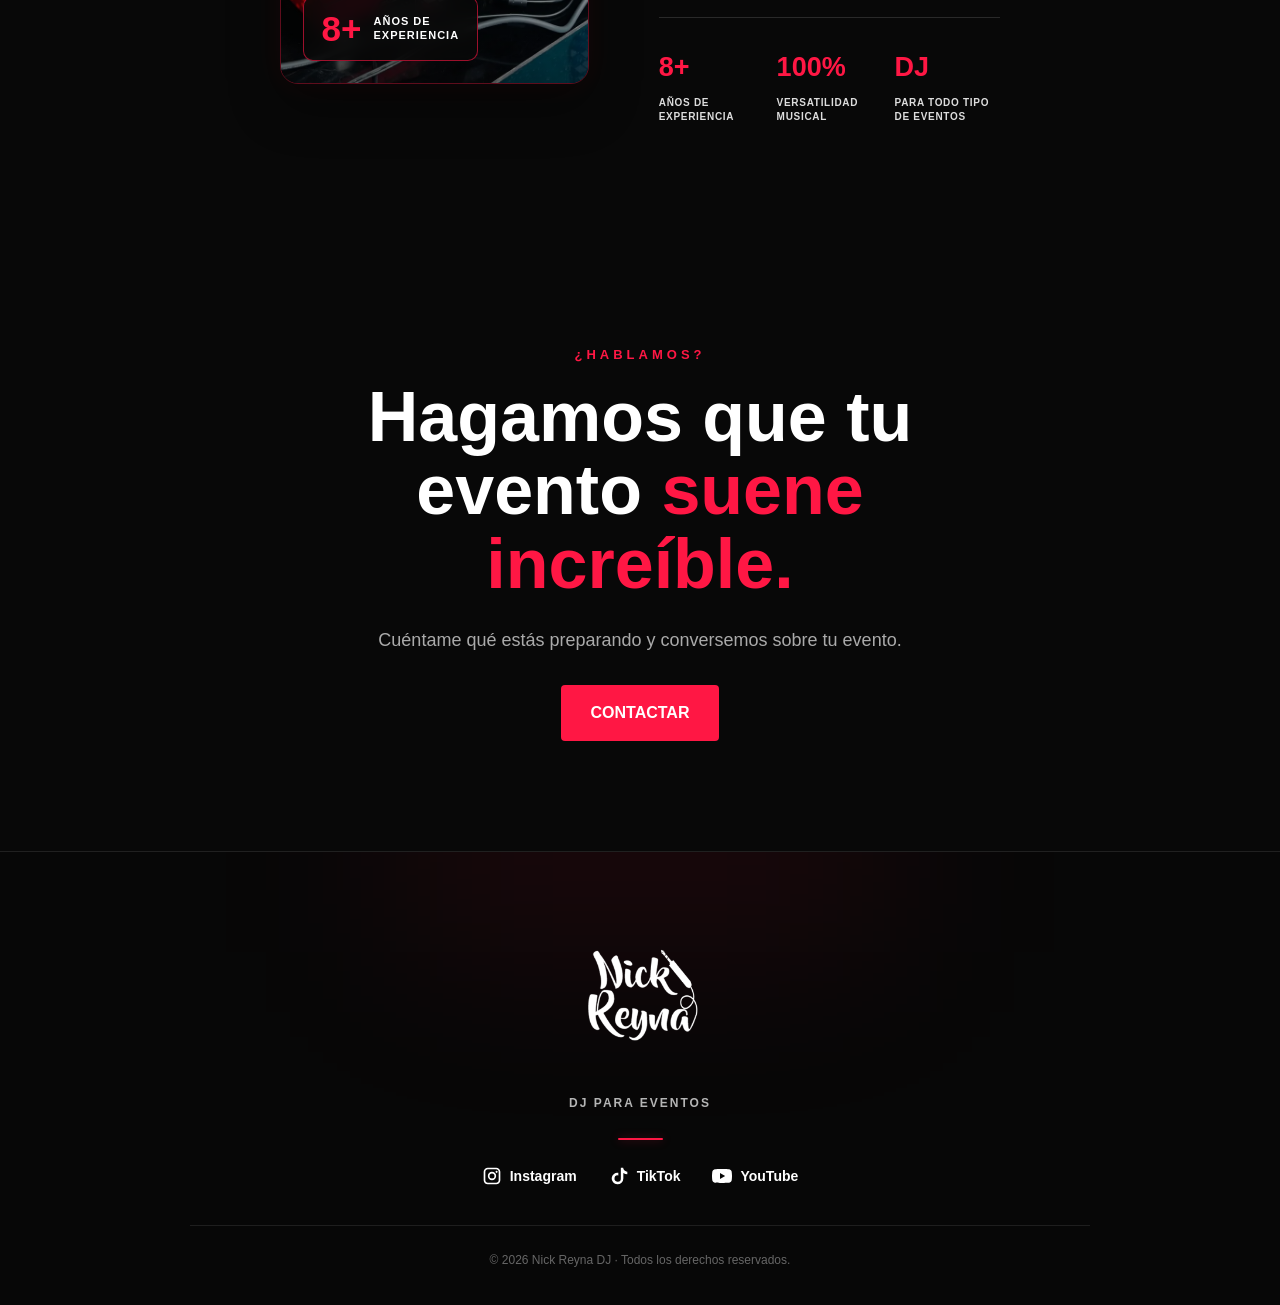
==== commit 69043272: "Add files via upload" ====
--- a/index.html
+++ b/index.html
@@ -30,7 +30,8 @@
             <ul class="nav-links">
                 <li><a href="#inicio">Inicio</a></li>
                 <li><a href="#servicios">Servicios</a></li>
-                <li><a href="#sobre-mi">Sobre mí</a></li>
+                <li><a href="#cotizador">Cotizar</a></li>
+                <li><a href="#colaboradores">Socios</a></li>
                 <li><a href="#contacto">Contacto</a></li>
             </ul>
         </nav>
@@ -389,7 +390,7 @@
                     </div>
                 </div>
                 <div class="colab-acciones">
-                    <a href="https://www.instagram.com/encantofestivobyangie?igsi=MXFyNmE1bWpuaXl6YQ==" target="_blank" rel="noopener noreferrer" class="colab-btn colab-btn-secundario">📷 VER TRABAJOS</a>
+                    <a href="https://www.tiktok.com/@encanto.festivo.b?_r=1&_t=ZS-99Qa1D0x0Hl" target="_blank" rel="noopener noreferrer" class="colab-btn colab-btn-secundario">📸 VER TRABAJOS</a>
                     <a href="https://api.whatsapp.com/send/?phone=51932829699&text=Hola%20Angie%20%F0%9F%91%8B%2C%20vi%20tu%20trabajo%20de%20Encanto%20Festivo%20en%20la%20web%20de%20Nick%20Reyna%20DJ%20y%20quisiera%20informaci%C3%B3n%20sobre%20decoraci%C3%B3n%20para%20mi%20evento.%20%F0%9F%8E%88" target="_blank" rel="noopener noreferrer" class="colab-btn colab-btn-principal">💬 CONSULTAR DECORACIÓN</a>
                 </div>
                 <p class="colab-aviso">ⓘ Servicio brindado por colaborador independiente.</p>
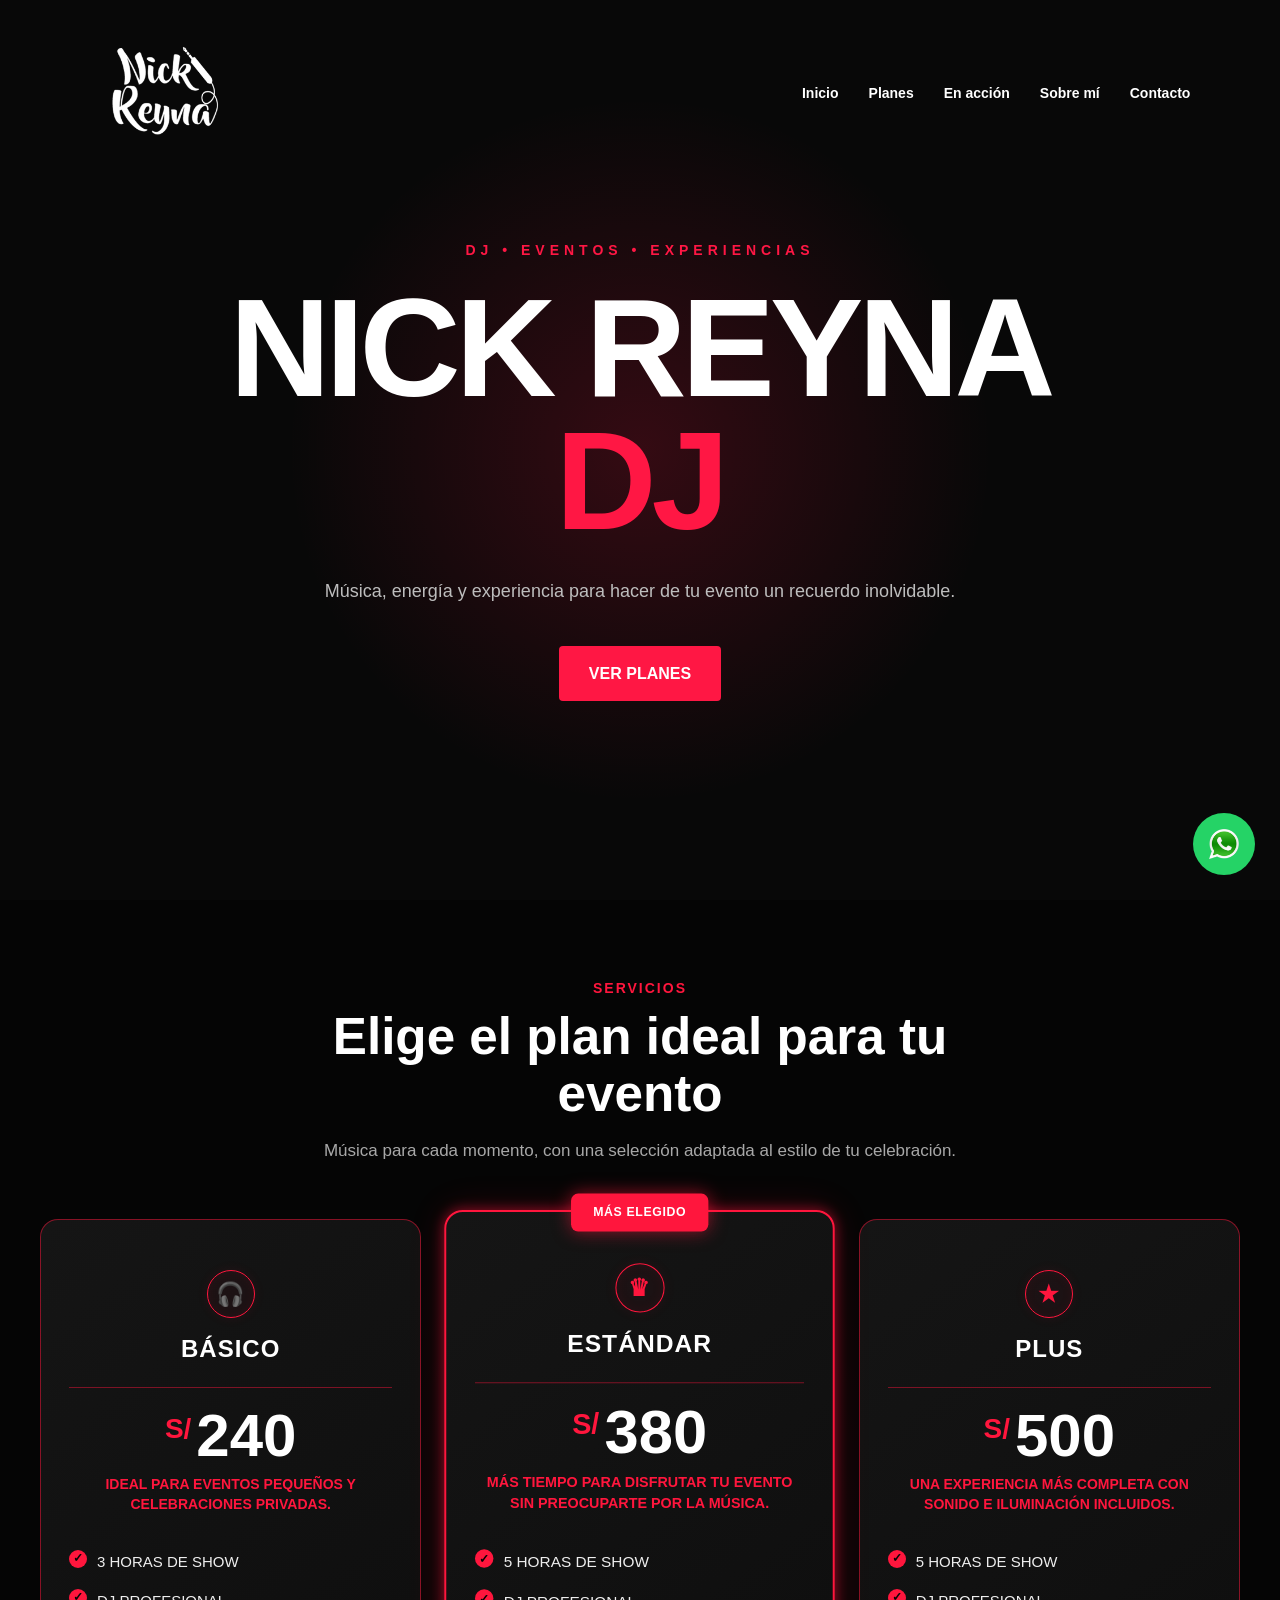
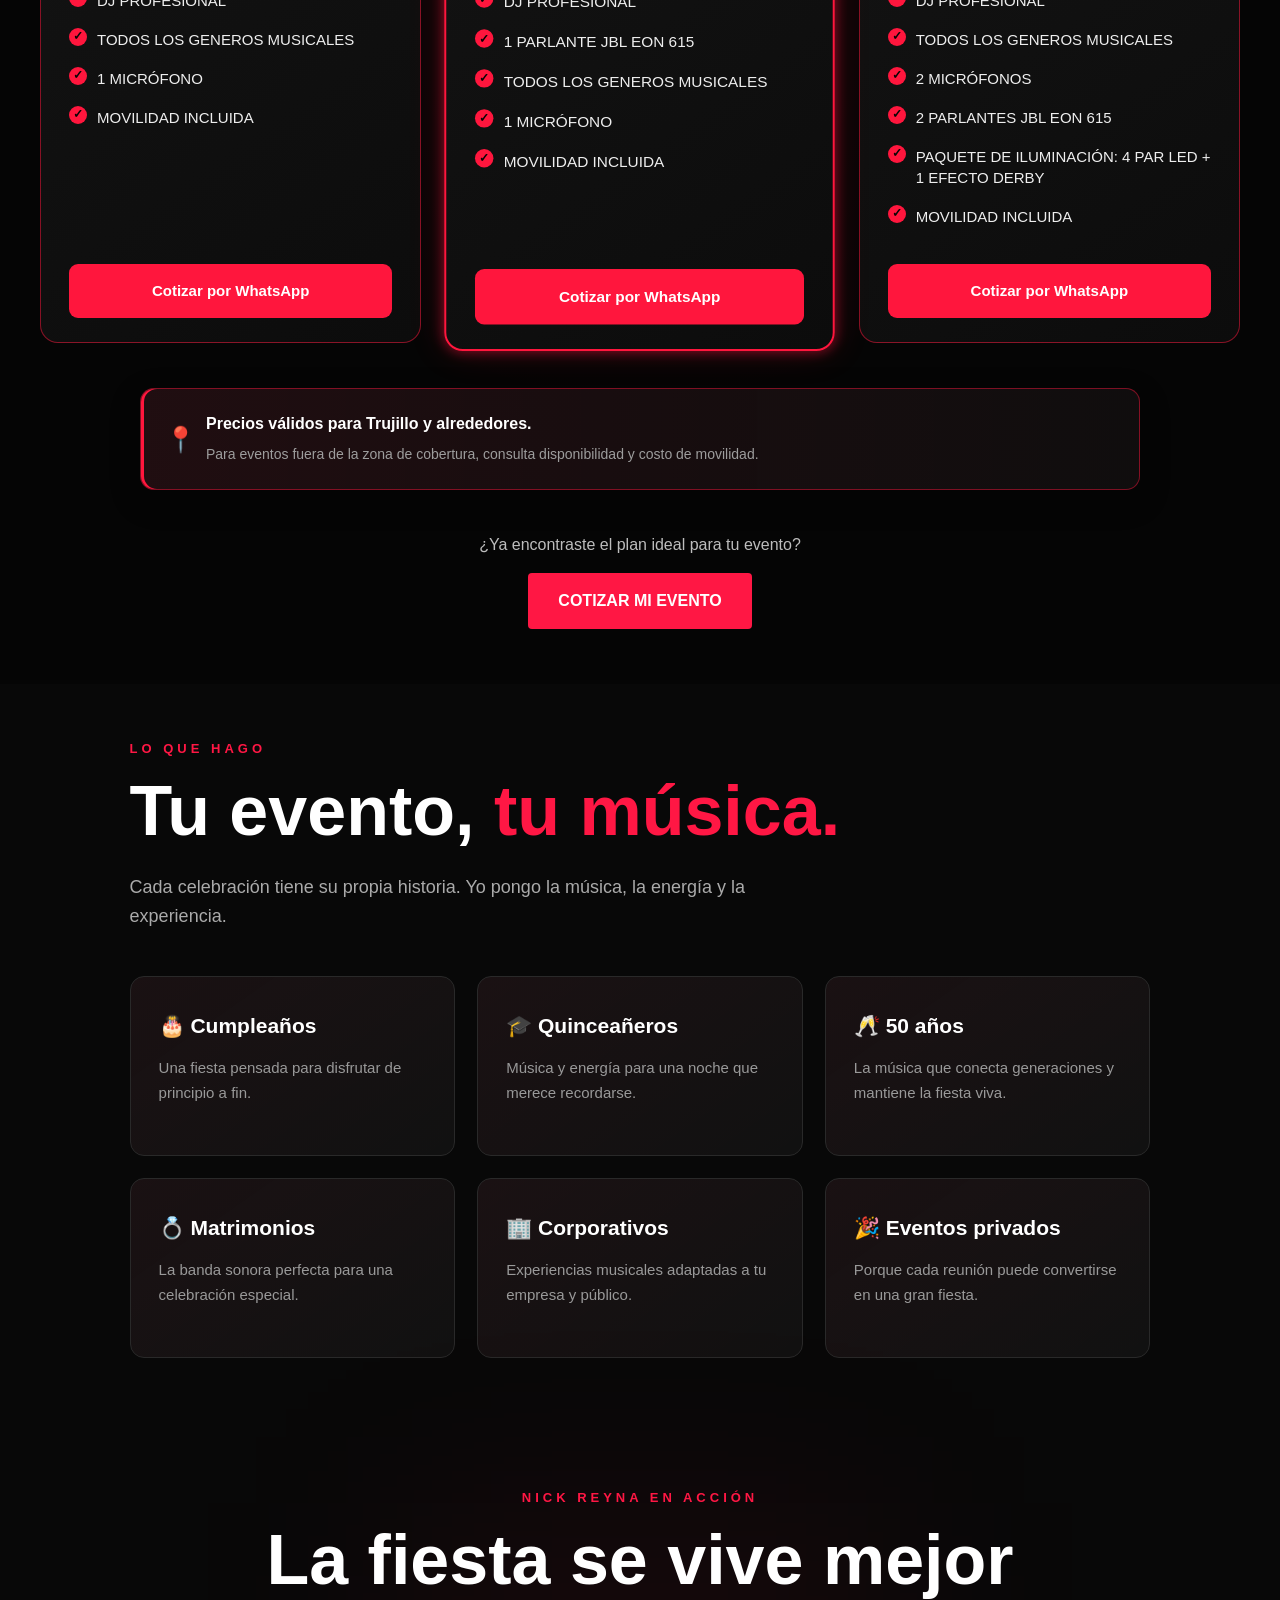
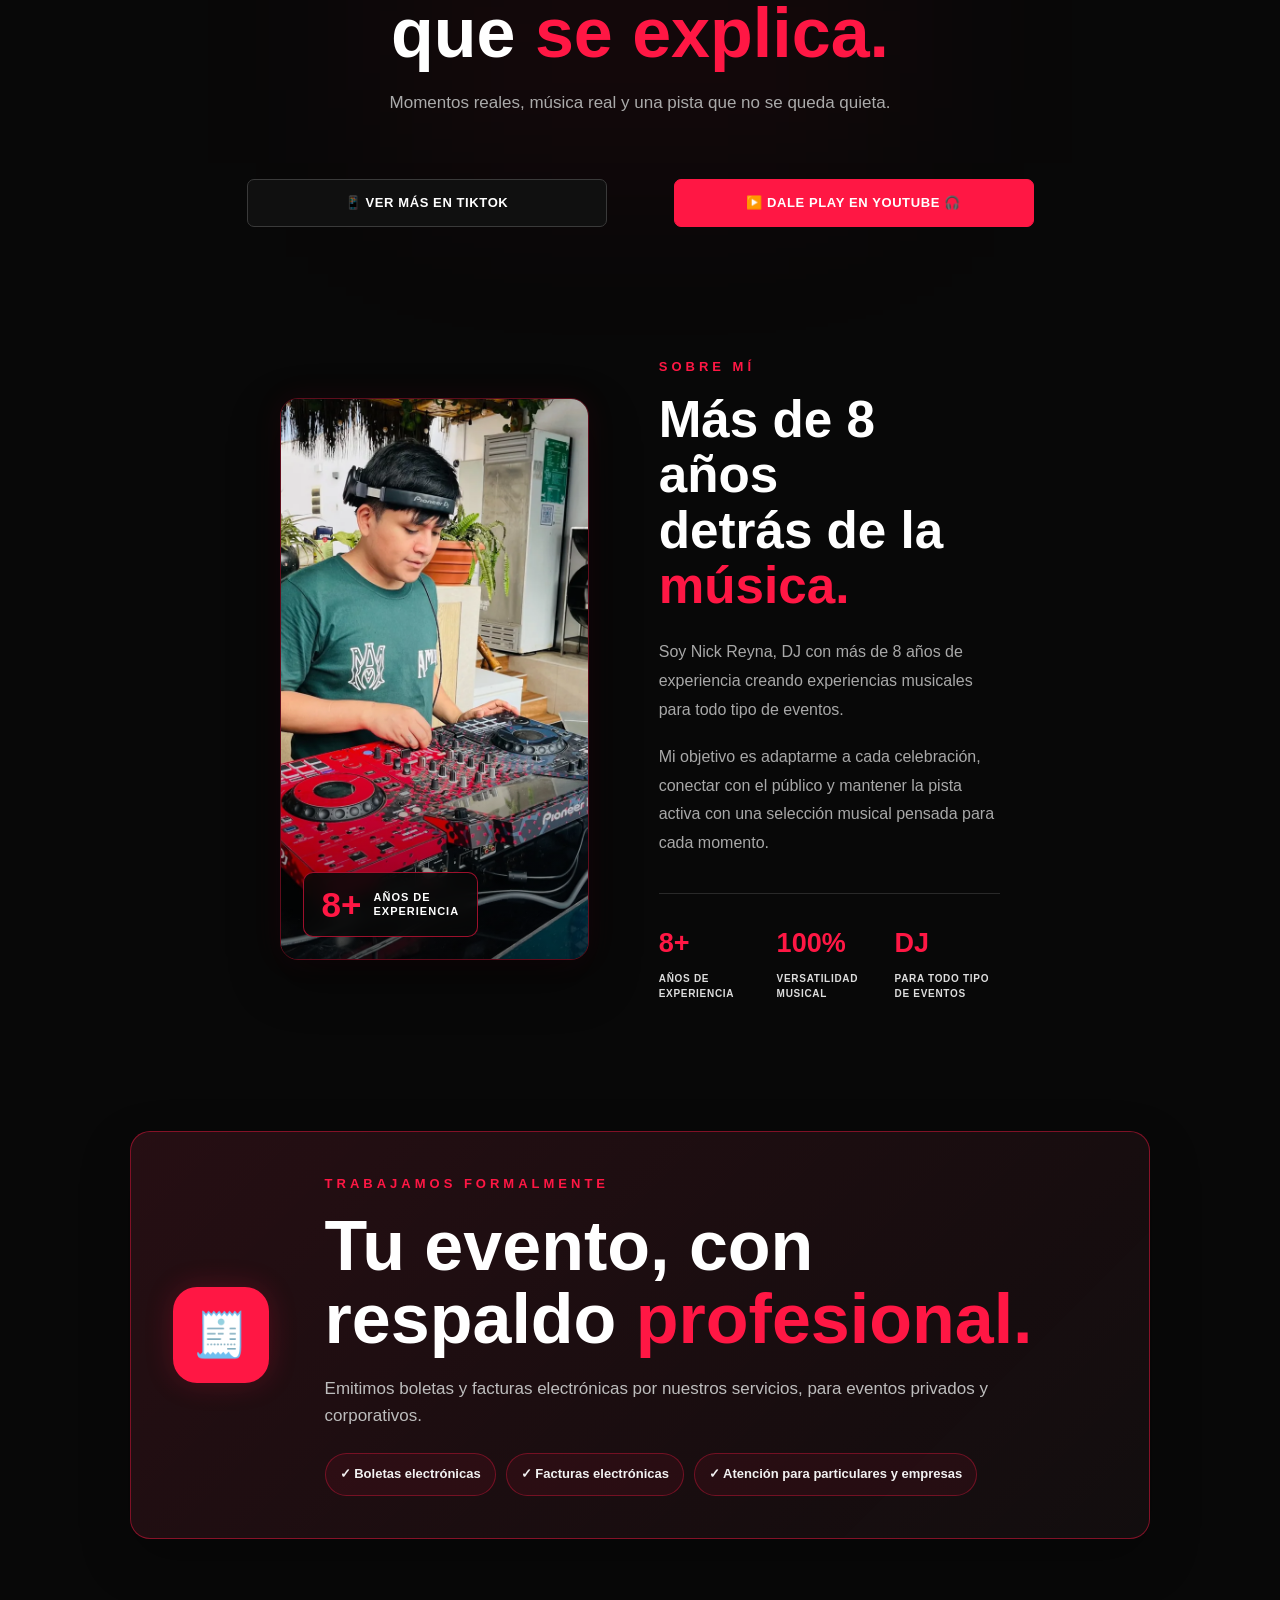
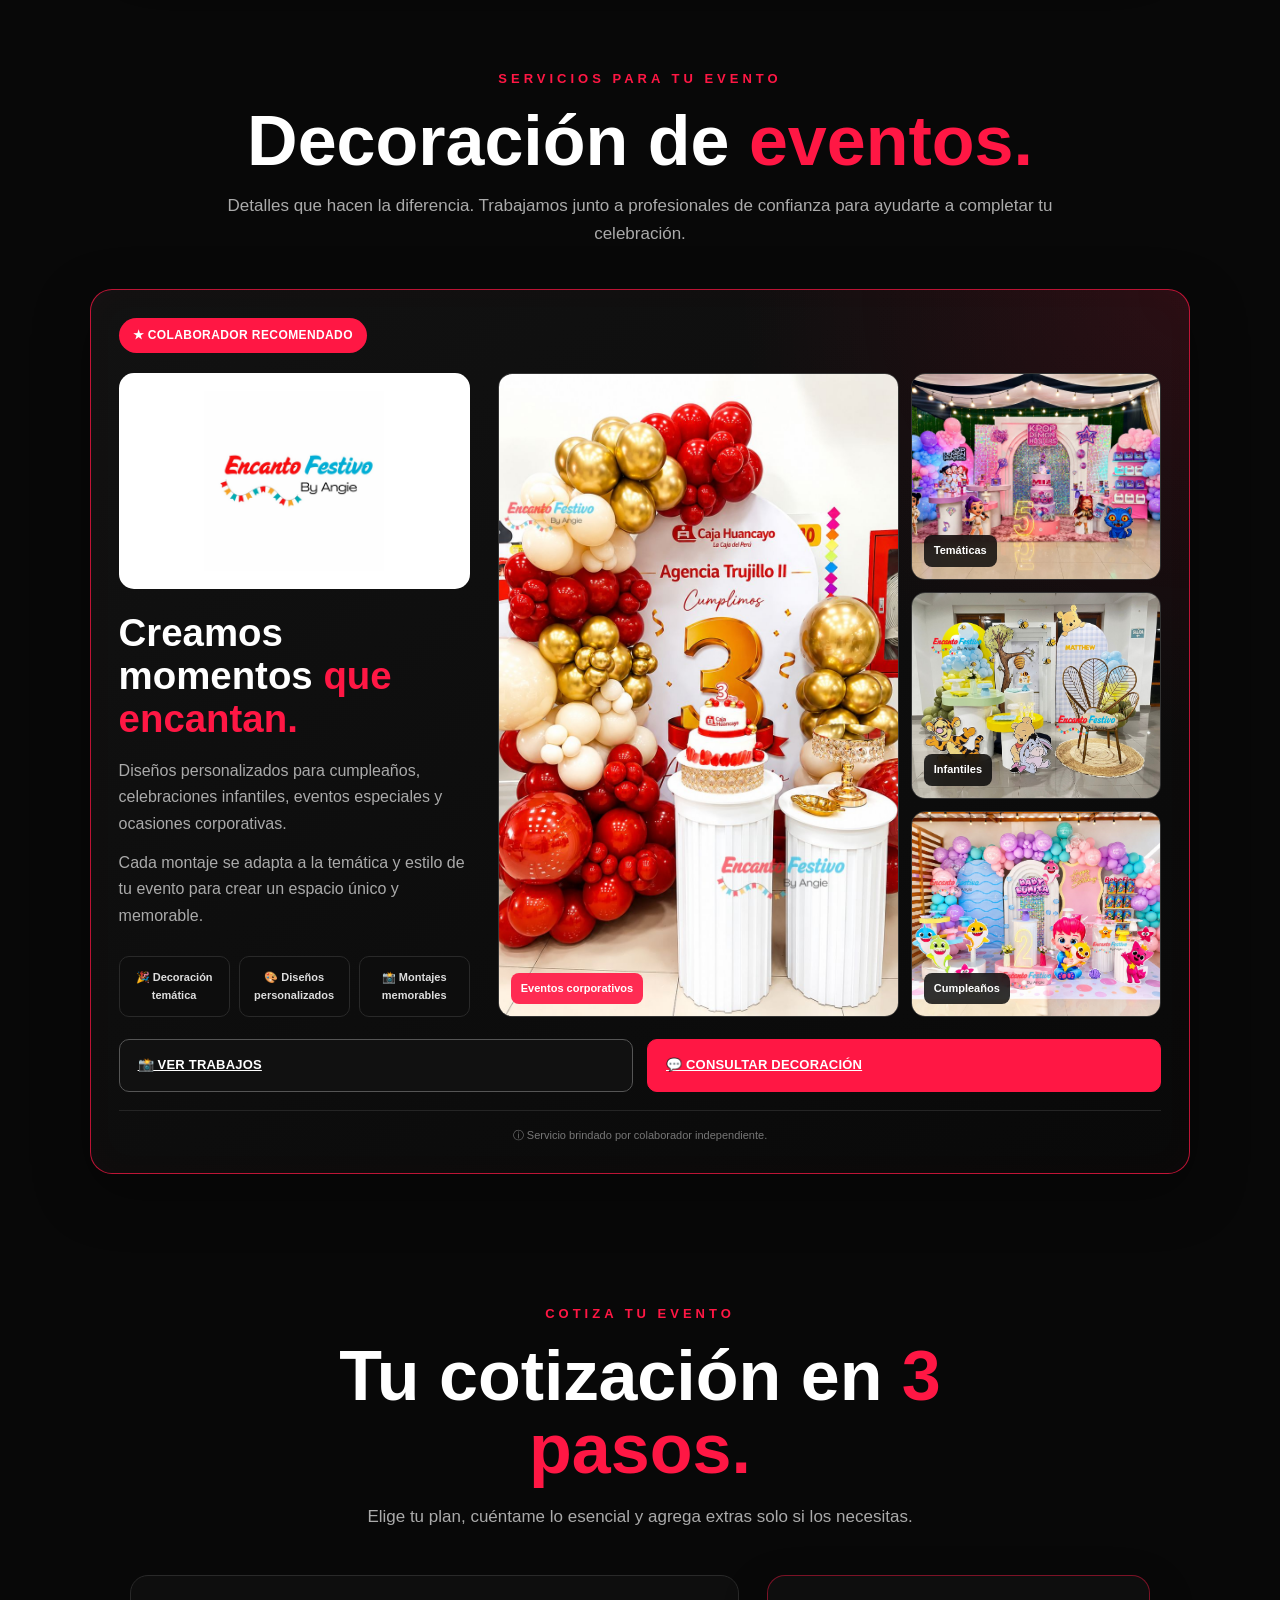
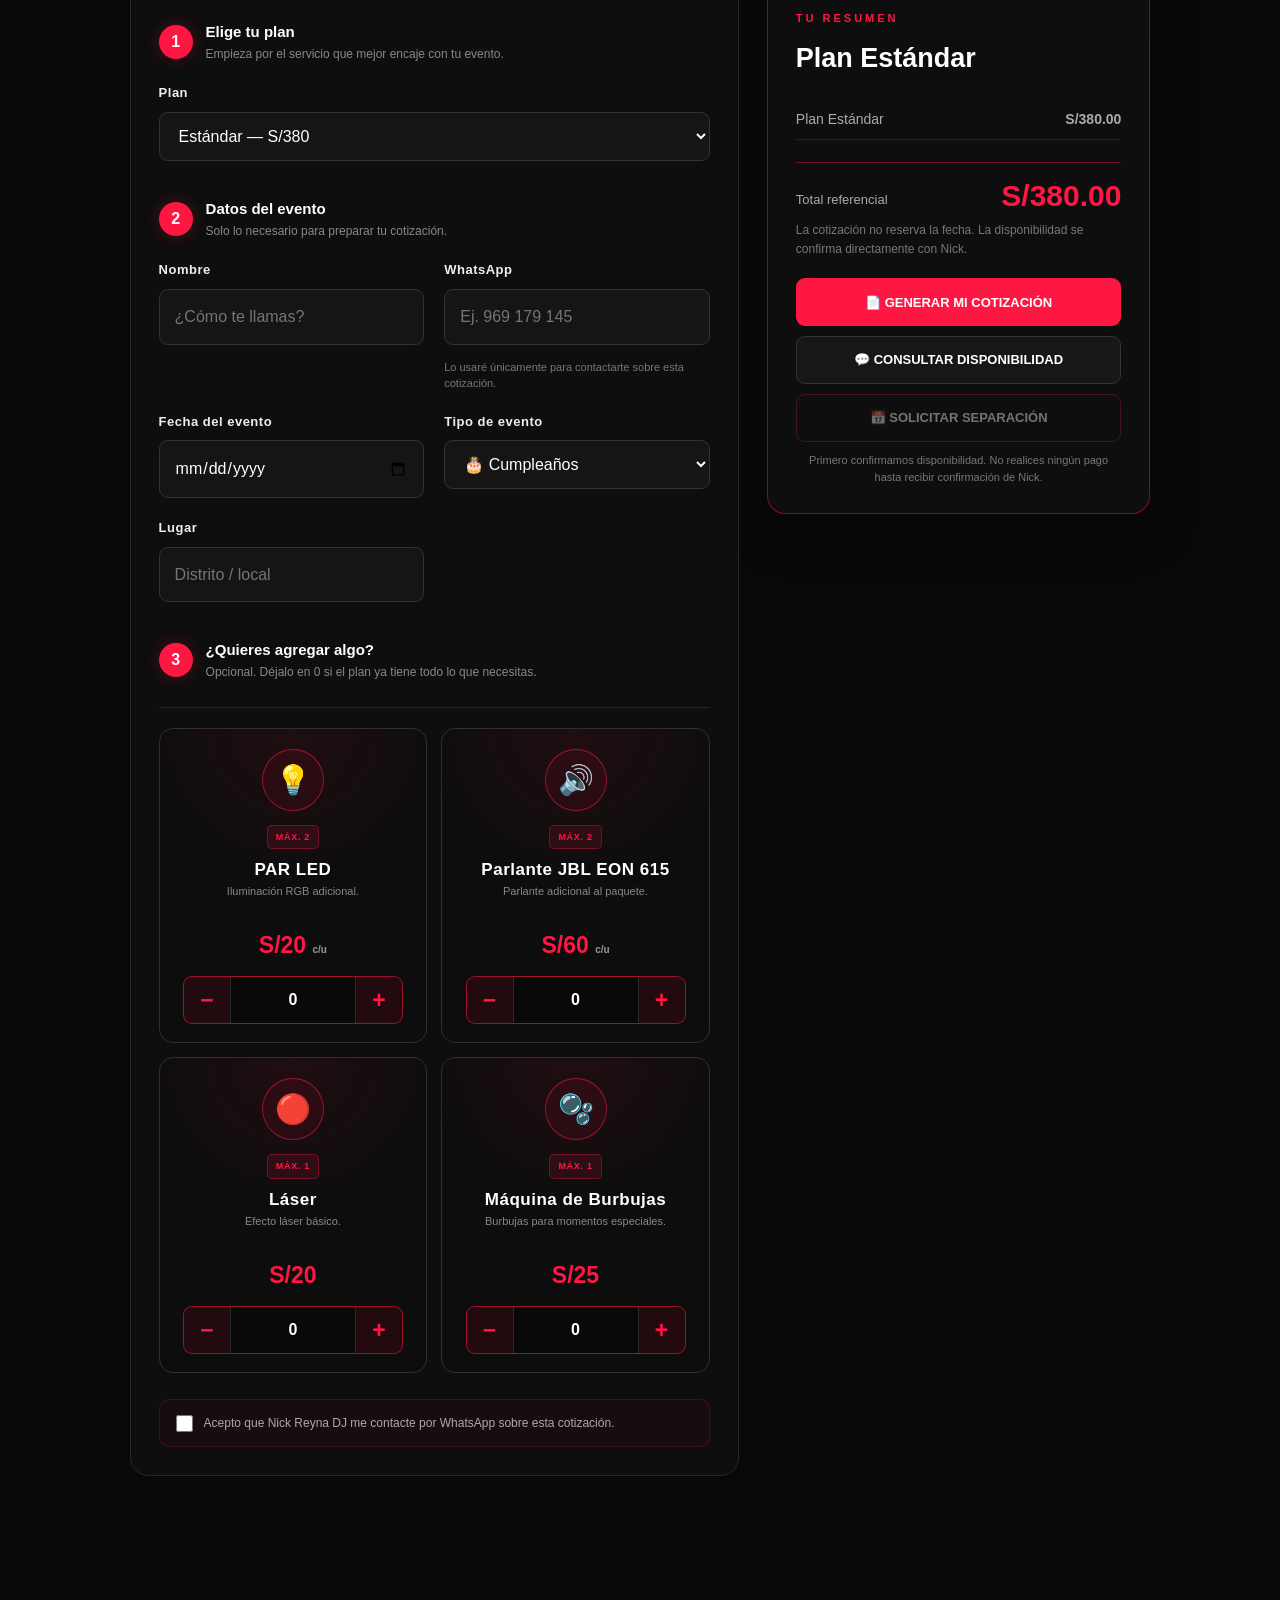
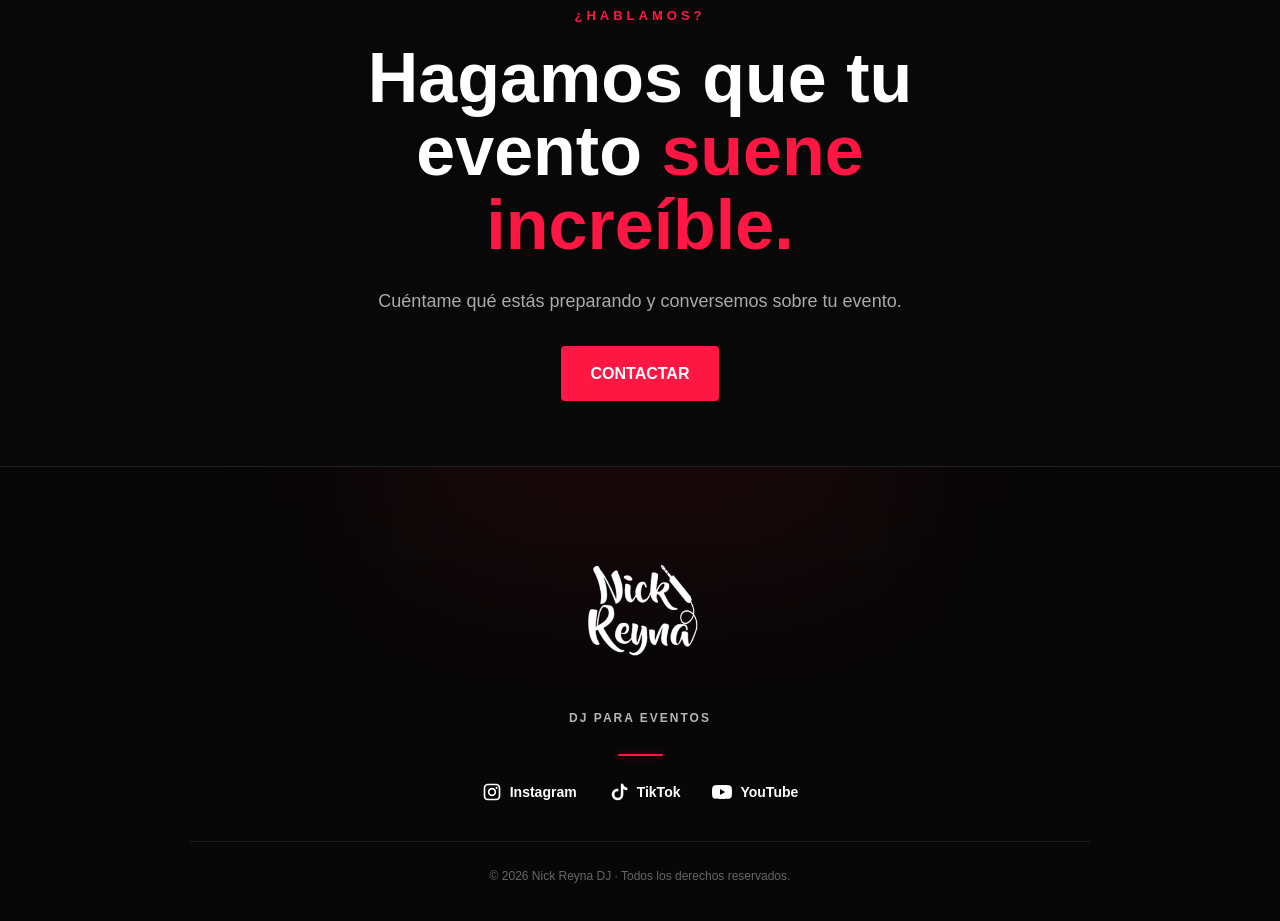
==== commit 717278d1: "Add files via upload" ====
--- a/index.html
+++ b/index.html
@@ -1,596 +1,442 @@
 
 <!DOCTYPE html>
+
 <html lang="es">
 <head>
-    <meta charset="UTF-8">
-    <meta name="viewport" content="width=device-width, initial-scale=1.0">
-
-    <title>Nick Reyna DJ | DJ para eventos</title>
-
-    <link rel="icon" type="image/x-icon" href="logo.ico">
-
-    <meta
-        name="description"
-        content="Nick Reyna DJ. DJ para cumpleaños, quinceañeros, matrimonios, eventos corporativos y privados. Más de 8 años de experiencia."
-    >
-
-    <meta name="author" content="Nick Reyna DJ">
-
-    <link rel="stylesheet" href="style.css">
+<meta charset="utf-8"/>
+<meta content="width=device-width, initial-scale=1.0" name="viewport"/>
+<title>Nick Reyna DJ | DJ para eventos</title>
+<link href="logo.ico" rel="icon" type="image/x-icon"/>
+<meta content="Nick Reyna DJ. DJ para cumpleaños, quinceañeros, matrimonios, eventos corporativos y privados. Más de 8 años de experiencia." name="description"/>
+<meta content="Nick Reyna DJ" name="author"/>
+<link href="style.css" rel="stylesheet"/>
+<!-- TikTok Pixel Code Start -->
+<script>
+!function (w, d, t) {
+  w.TiktokAnalyticsObject=t;var ttq=w[t]=w[t]||[];ttq.methods=["page","track","identify","instances","debug","on","off","once","ready","alias","group","enableCookie","disableCookie","holdConsent","revokeConsent","grantConsent"],ttq.setAndDefer=function(t,e){t[e]=function(){t.push([e].concat(Array.prototype.slice.call(arguments,0)))}};for(var i=0;i<ttq.methods.length;i++)ttq.setAndDefer(ttq,ttq.methods[i]);ttq.instance=function(t){for(
+var e=ttq._i[t]||[],n=0;n<ttq.methods.length;n++)ttq.setAndDefer(e,ttq.methods[n]);return e},ttq.load=function(e,n){var r="https://analytics.tiktok.com/i18n/pixel/events.js",o=n&&n.partner;ttq._i=ttq._i||{},ttq._i[e]=[],ttq._i[e]._u=r,ttq._t=ttq._t||{},ttq._t[e]=+new Date,ttq._o=ttq._o||{},ttq._o[e]=n||{};n=document.createElement("script")
+;n.type="text/javascript",n.async=!0,n.src=r+"?sdkid="+e+"&lib="+t;e=document.getElementsByTagName("script")[0];e.parentNode.insertBefore(n,e)};
+
+
+  ttq.load('DAFN9SJC77UES974O000');
+  ttq.page();
+}(window, document, 'ttq');
+</script>
+<!-- TikTok Pixel Code End -->
 </head>
-
 <body>
-
-    <header>
-        <nav class="navbar">
-            <div class="logo">
-    <img src="logo.png" alt="Nick Reyna DJ">
-</div>
-
-            <ul class="nav-links">
-                <li><a href="#inicio">Inicio</a></li>
-                <li><a href="#servicios">Servicios</a></li>
-                <li><a href="#cotizador">Cotizar</a></li>
-                <li><a href="#colaboradores">Socios</a></li>
-                <li><a href="#contacto">Contacto</a></li>
-            </ul>
-        </nav>
-    </header>
-
-
-    <main>
-
-        <section id="inicio" class="hero">
-            <div class="hero-content">
-
-                <p class="subtitle">DJ • EVENTOS • EXPERIENCIAS</p>
-
-                <h1>
+<header>
+<nav class="navbar">
+<div class="logo">
+<img alt="Nick Reyna DJ" src="logo.png"/>
+</div>
+<ul class="nav-links"><li><a href="#inicio">Inicio</a></li><li><a href="#servicios">Planes</a></li><li><a href="#en-accion">En acción</a></li><li><a href="#sobre-mi">Sobre mí</a></li><li><a href="#contacto">Contacto</a></li></ul>
+</nav>
+</header>
+<main>
+
+
+
+
+
+
+
+
+<section class="hero" id="inicio">
+<div class="hero-content">
+<p class="subtitle">DJ • EVENTOS • EXPERIENCIAS</p>
+<h1>
                     NICK REYNA
                     <span>DJ</span>
-                </h1>
-
-                <p class="hero-text">
+</h1>
+<p class="hero-text">
                     Música, energía y experiencia para hacer de tu evento
                     un recuerdo inolvidable.
                 </p>
-
-                <a href="#cotizador" class="button">
-    COTIZA TU EVENTO
-</a>
-            </div>
-        </section>
-<section id="servicios" class="servicios">
-    <div class="contenedor-servicios">
-
-        <div class="titulo-servicios">
-            <span class="subtitulo">SERVICIOS</span>
-            <h2>Elige el plan ideal para tu evento</h2>
-            <p>
+<a class="button" href="#servicios">VER PLANES</a>
+</div>
+</section><section class="servicios" id="servicios">
+<div class="contenedor-servicios">
+<div class="titulo-servicios">
+<span class="subtitulo">SERVICIOS</span>
+<h2>Elige el plan ideal para tu evento</h2>
+<p>
                 Música para cada momento, con una selección adaptada
                 al estilo de tu celebración.
             </p>
-        </div>
-
-        <div class="planes">
-
-            <!-- PLAN BÁSICO -->
-            <div class="plan">
-                <h3><div class="icono-plan">🎧</div>BÁSICO</h3>
-
-                <div class="precio">
-                    <span>S/</span>240
+</div>
+<div class="planes">
+<!-- PLAN BÁSICO -->
+<div class="plan">
+<h3><div class="icono-plan">🎧</div>BÁSICO</h3>
+<div class="precio">
+<span>S/</span>240
                 </div>
-
-                <p class="descripcion-plan">
+<p class="descripcion-plan">
                     Ideal para eventos pequeños y celebraciones privadas.
                 </p>
-
-                <ul>
-                    <li> 3 HORAS DE SHOW</li>
-                    <li> DJ PROFESIONAL</li>
-                    <li> TODOS LOS GENEROS MUSICALES</li>
-                    <li> 1 MICRÓFONO</li>
-                    <li> MOVILIDAD INCLUIDA</li>
-                </ul>
-
-                <a
-                    href="https://wa.me/51969179145?text=Hola%20Nick%2C%20estoy%20interesado%20en%20el%20Plan%20B%C3%A1sico%20de%20S%2F240.%20Quisiera%20consultar%20disponibilidad%20para%20mi%20evento."
-                    target="_blank" rel="noopener noreferrer"
-                    class="boton-plan">
+<ul>
+<li> 3 HORAS DE SHOW</li>
+<li> DJ PROFESIONAL</li>
+<li> TODOS LOS GENEROS MUSICALES</li>
+<li> 1 MICRÓFONO</li>
+<li> MOVILIDAD INCLUIDA</li>
+</ul>
+<a class="boton-plan" href="https://wa.me/51969179145?text=Hola%20Nick%2C%20estoy%20interesado%20en%20el%20Plan%20B%C3%A1sico%20de%20S%2F240.%20Quisiera%20consultar%20disponibilidad%20para%20mi%20evento." rel="noopener noreferrer" target="_blank">
                     Cotizar por WhatsApp
                 </a>
-            </div>
-
-
-            <!-- PLAN ESTÁNDAR -->
-            <div class="plan plan-destacado">
-
-                <div class="etiqueta-plan">
+</div>
+<!-- PLAN ESTÁNDAR -->
+<div class="plan plan-destacado">
+<div class="etiqueta-plan">
                     MÁS ELEGIDO
                 </div>
-
-                <h3><div class="icono-plan">♛</div>ESTÁNDAR</h3>
-
-                <div class="precio">
-                    <span>S/</span>380
+<h3><div class="icono-plan">♛</div>ESTÁNDAR</h3>
+<div class="precio">
+<span>S/</span>380
                 </div>
-
-                <p class="descripcion-plan">
+<p class="descripcion-plan">
                     Más tiempo para disfrutar tu evento sin preocuparte por la música.
                 </p>
-
-                <ul>
-                    <li> 5 HORAS DE SHOW</li>
-                    <li> DJ PROFESIONAL</li>
-                    <li> 1 PARLANTE JBL EON 615</li>
-                    <li> TODOS LOS GENEROS MUSICALES</li>
-                    <li> 1 MICRÓFONO</li>
-                    <li> MOVILIDAD INCLUIDA</li>
-                </ul>
-
-                <a
-                    href="https://wa.me/51969179145?text=Hola%20Nick%2C%20estoy%20interesado%20en%20el%20Plan%20Est%C3%A1ndar%20de%20S%2F380.%20Quisiera%20consultar%20disponibilidad%20para%20mi%20evento."
-                    target="_blank" rel="noopener noreferrer"
-                    class="boton-plan">
+<ul>
+<li> 5 HORAS DE SHOW</li>
+<li> DJ PROFESIONAL</li>
+<li> 1 PARLANTE JBL EON 615</li>
+<li> TODOS LOS GENEROS MUSICALES</li>
+<li> 1 MICRÓFONO</li>
+<li> MOVILIDAD INCLUIDA</li>
+</ul>
+<a class="boton-plan" href="https://wa.me/51969179145?text=Hola%20Nick%2C%20estoy%20interesado%20en%20el%20Plan%20Est%C3%A1ndar%20de%20S%2F380.%20Quisiera%20consultar%20disponibilidad%20para%20mi%20evento." rel="noopener noreferrer" target="_blank">
                     Cotizar por WhatsApp
                 </a>
-            </div>
-
-
-            <!-- PLAN PLUS -->
-            <div class="plan">
-                <h3><div class="icono-plan">★</div>PLUS</h3>
-
-                <div class="precio">
-                    <span>S/</span>500
+</div>
+<!-- PLAN PLUS -->
+<div class="plan">
+<h3><div class="icono-plan">★</div>PLUS</h3>
+<div class="precio">
+<span>S/</span>500
                 </div>
-
-                <p class="descripcion-plan">
+<p class="descripcion-plan">
                     Una experiencia más completa con sonido e iluminación incluidos.
                 </p>
-
-                <ul>
-                    <li> 5 HORAS DE SHOW</li>
-                    <li> DJ PROFESIONAL</li>
-                    <li> TODOS LOS GENEROS MUSICALES</li>
-                    <li> 2 MICRÓFONOS</li>
-                    <li> 2 PARLANTES JBL EON 615</li>
-<li> PAQUETE DE ILUMINACIÓN: 4 PAR LED + 1 EFECTO DERBY</li>                    <li> MOVILIDAD INCLUIDA</li>
-                </ul>
-
-                <a
-                    href="https://wa.me/51969179145?text=Hola%20Nick%2C%20estoy%20interesado%20en%20el%20Plan%20Plus%20de%20S%2F500.%20Quisiera%20consultar%20disponibilidad%20para%20mi%20evento."
-                    target="_blank" rel="noopener noreferrer"
-                    class="boton-plan">
+<ul>
+<li> 5 HORAS DE SHOW</li>
+<li> DJ PROFESIONAL</li>
+<li> TODOS LOS GENEROS MUSICALES</li>
+<li> 2 MICRÓFONOS</li>
+<li> 2 PARLANTES JBL EON 615</li>
+<li> PAQUETE DE ILUMINACIÓN: 4 PAR LED + 1 EFECTO DERBY</li> <li> MOVILIDAD INCLUIDA</li>
+</ul>
+<a class="boton-plan" href="https://wa.me/51969179145?text=Hola%20Nick%2C%20estoy%20interesado%20en%20el%20Plan%20Plus%20de%20S%2F500.%20Quisiera%20consultar%20disponibilidad%20para%20mi%20evento." rel="noopener noreferrer" target="_blank">
                     Cotizar por WhatsApp
                 </a>
-            </div>
-
-        </div>
-
-
-        <!-- INFORMACIÓN DE COBERTURA -->
-        <div class="cobertura-servicios">
-            <p>
-<strong>Precios válidos para Trujillo y alrededores.</strong>            </p>
-
-            <small>
+</div>
+</div>
+<!-- INFORMACIÓN DE COBERTURA -->
+<div class="cobertura-servicios">
+<p>
+<strong>Precios válidos para Trujillo y alrededores.</strong> </p>
+<small>
                 Para eventos fuera de la zona de cobertura,
                 consulta disponibilidad y costo de movilidad.
             </small>
-        </div>
-
-
-        <!-- SERVICIOS ADICIONALES -->
-        <div class="adicionales">
-            <span class="adicionales-kicker">ADICIONALES</span>
-            <h3>Potencia tu evento</h3>
-            <p>Agrega equipos adicionales según las necesidades de tu celebración.</p>
-
-            <div class="adicionales-grid adicionales-grid-visual">
-                <div class="adicional adicional-visual">
-                    <span class="adicional-icono">💡</span>
-                    <div><h4>PAR LED</h4><p>Iluminación RGB adicional.</p><strong>S/20 <small>c/u</small></strong></div>
-                </div>
-                <div class="adicional adicional-visual">
-                    <span class="adicional-icono">🔊</span>
-                    <div><h4>Parlante JBL EON 615</h4><p>Más potencia y claridad para tu evento.</p><strong>S/60 <small>c/u</small></strong></div>
-                </div>
-                <div class="adicional adicional-visual">
-                    <span class="adicional-icono">🔴</span>
-                    <div><h4>Láser</h4><p>Efecto láser básico para dar color.</p><strong>S/20</strong></div>
-                </div>
-                <div class="adicional adicional-visual">
-                    <span class="adicional-icono">🫧</span>
-                    <div><h4>Máquina de Burbujas</h4><p>Burbujas para momentos especiales.</p><strong>S/25</strong></div>
-                </div>
-            </div>
-        </div>
-
-    </div>
-</section>
-
-
-<section id="cotizador" class="cotizador section">
-    <div class="cotizador-header">
-        <p class="section-label">COTIZA TU EVENTO</p>
-        <h2>Tu cotización en <span>3 pasos.</span></h2>
-        <p>Elige tu plan, cuéntame lo esencial y agrega extras solo si los necesitas.</p>
-    </div>
-
-    <div class="cotizador-grid">
-        <form id="cotizador-form" class="cotizador-form">
-            <div class="cot-paso campo-completo"><span>1</span><div><strong>Elige tu plan</strong><small>Empieza por el servicio que mejor encaje con tu evento.</small></div></div>
-            <div class="campo campo-completo">
-                <label for="cot-plan">Plan</label>
-                <select id="cot-plan" required>
-                    <option value="240" data-nombre="Básico">Básico — S/240</option>
-                    <option value="380" data-nombre="Estándar" selected>Estándar — S/380</option>
-                    <option value="500" data-nombre="Plus">Plus — S/500</option>
-                </select>
-            </div>
-
-            <div class="cot-paso campo-completo"><span>2</span><div><strong>Datos del evento</strong><small>Solo lo necesario para preparar tu cotización.</small></div></div>
-            <div class="campo">
-                <label for="cot-nombre">Nombre</label>
-                <input id="cot-nombre" type="text" placeholder="¿Cómo te llamas?" required>
-            </div>
-            <div class="campo">
-                <label for="cot-whatsapp">WhatsApp</label>
-                <input id="cot-whatsapp" type="tel" inputmode="tel" autocomplete="tel"
-                       placeholder="Ej. 969 179 145" maxlength="16" required>
-                <small class="campo-ayuda">Lo usaré únicamente para contactarte sobre esta cotización.</small>
-            </div>
-            <div class="campo">
-                <label for="cot-fecha">Fecha del evento</label>
-                <input id="cot-fecha" type="date" required>
-            </div>
-            <div class="campo">
-                <label for="cot-tipo">Tipo de evento</label>
-                <select id="cot-tipo">
-                    <option>🎂 Cumpleaños</option>
-                    <option>🎓 Quinceañero</option>
-                    <option>🥂 50 años</option>
-                    <option>💍 Matrimonio</option>
-                    <option>🏢 Corporativo</option>
-                    <option>🎉 Evento privado</option>
-                    <option>✨ Otro</option>
-                </select>
-            </div>
-            <div class="campo">
-                <label for="cot-lugar">Lugar</label>
-                <input id="cot-lugar" type="text" placeholder="Distrito / local">
-            </div>
-
-            <div class="cot-paso campo-completo"><span>3</span><div><strong>¿Quieres agregar algo?</strong><small>Opcional. Déjalo en 0 si el plan ya tiene todo lo que necesitas.</small></div></div>
-            <div class="campo-completo extras-cotizador extras-cards">
-                <article class="extra-card">
-                    <span class="extra-card-icono">💡</span><div class="extra-card-body"><span class="extra-tope">MÁX. 2</span><h3>PAR LED</h3><p>Iluminación RGB adicional.</p><strong>S/20 <small>c/u</small></strong>
-                        <div class="extra-control"><button type="button" class="extra-menos" data-target="extra-led">−</button><input id="extra-led" type="number" min="0" max="2" value="0" readonly><button type="button" class="extra-mas" data-target="extra-led">+</button></div>
-                    </div>
-                </article>
-                <article class="extra-card">
-                    <span class="extra-card-icono">🔊</span><div class="extra-card-body"><span class="extra-tope">MÁX. 2</span><h3>Parlante JBL EON 615</h3><p>Parlante adicional al paquete.</p><strong>S/60 <small>c/u</small></strong>
-                        <div class="extra-control"><button type="button" class="extra-menos" data-target="extra-parlante">−</button><input id="extra-parlante" type="number" min="0" max="2" value="0" readonly><button type="button" class="extra-mas" data-target="extra-parlante">+</button></div>
-                    </div>
-                </article>
-                <article class="extra-card">
-                    <span class="extra-card-icono">🔴</span><div class="extra-card-body"><span class="extra-tope">MÁX. 1</span><h3>Láser</h3><p>Efecto láser básico.</p><strong>S/20</strong>
-                        <div class="extra-control"><button type="button" class="extra-menos" data-target="extra-laser">−</button><input id="extra-laser" type="number" min="0" max="1" value="0" readonly><button type="button" class="extra-mas" data-target="extra-laser">+</button></div>
-                    </div>
-                </article>
-                <article class="extra-card">
-                    <span class="extra-card-icono">🫧</span><div class="extra-card-body"><span class="extra-tope">MÁX. 1</span><h3>Máquina de Burbujas</h3><p>Burbujas para momentos especiales.</p><strong>S/25</strong>
-                        <div class="extra-control"><button type="button" class="extra-menos" data-target="extra-burbujas">−</button><input id="extra-burbujas" type="number" min="0" max="1" value="0" readonly><button type="button" class="extra-mas" data-target="extra-burbujas">+</button></div>
-                    </div>
-                </article>
-            </div>
-
-            <label class="consentimiento-cot campo-completo">
-                <input id="cot-consentimiento" type="checkbox" required>
-                <span>Acepto que Nick Reyna DJ me contacte por WhatsApp sobre esta cotización.</span>
-            </label>
-        </form>
-
-        <aside class="resumen-cotizador">
-            <span class="resumen-etiqueta">TU RESUMEN</span>
-            <h3 id="resumen-plan">Plan Estándar</h3>
-            <div id="resumen-detalle" class="resumen-detalle"></div>
-            <div class="resumen-total"><span>Total referencial</span><strong id="cot-total">S/380.00</strong></div>
-            <p class="cotizador-nota">La cotización no reserva la fecha. La disponibilidad se confirma directamente con Nick.</p>
-            <button type="button" id="btn-pdf" class="cot-btn cot-btn-principal">📄 GENERAR MI COTIZACIÓN</button>
-            <a id="btn-whatsapp-cot" class="cot-btn cot-btn-whatsapp" href="#" target="_blank" rel="noopener noreferrer">💬 CONSULTAR DISPONIBILIDAD</a>
-            <a id="btn-separar-fecha" class="cot-btn cot-btn-separar" href="#" target="_blank" rel="noopener noreferrer">📅 SOLICITAR SEPARACIÓN</a>
-            <small class="separacion-ayuda">Primero confirmamos disponibilidad. No realices ningún pago hasta recibir confirmación de Nick.</small>
-            <div id="cot-exito" class="cot-exito" hidden>
-                <strong>¡Cotización lista! 🎧</strong>
-                <span id="cot-codigo-visible"></span>
-                <p>Guarda tu cotización y confirma la fecha por WhatsApp.</p>
-            </div>
-        </aside>
-    </div>
-</section>
-
-<section class="section">
-    <p class="section-label">LO QUE HAGO</p>
-
-            <h2>Tu evento, <span>tu música.</span></h2>
-
-            <p class="section-text">
+</div>
+</div>
+<div class="planes-cta"><p>¿Ya encontraste el plan ideal para tu evento?</p><a class="button planes-cta-button" href="#cotizador">COTIZAR MI EVENTO</a></div></div>
+</section><section class="section" id="lo-que-hago">
+<p class="section-label">LO QUE HAGO</p>
+<h2>Tu evento, <span>tu música.</span></h2>
+<p class="section-text">
                 Cada celebración tiene su propia historia.
                 Yo pongo la música, la energía y la experiencia.
             </p>
-
-            <div class="services">
-
-                <div class="service-card">
-                    <h3>🎂 Cumpleaños</h3>
-                    <p>Una fiesta pensada para disfrutar de principio a fin.</p>
-                </div>
-
-                <div class="service-card">
-                    <h3>🎓 Quinceañeros</h3>
-                    <p>Música y energía para una noche que merece recordarse.</p>
-                </div>
-
-                <div class="service-card">
-                    <h3>🥂 50 años</h3>
-                    <p>La música que conecta generaciones y mantiene la fiesta viva.</p>
-                </div>
-
-                <div class="service-card">
-                    <h3>💍 Matrimonios</h3>
-                    <p>La banda sonora perfecta para una celebración especial.</p>
-                </div>
-
-                <div class="service-card">
-                    <h3>🏢 Corporativos</h3>
-                    <p>Experiencias musicales adaptadas a tu empresa y público.</p>
-                </div>
-
-                <div class="service-card">
-                    <h3>🎉 Eventos privados</h3>
-                    <p>Porque cada reunión puede convertirse en una gran fiesta.</p>
-                </div>
-
-            </div>
-        </section>
-
-
-        <section id="colaboradores" class="colaboradores section">
-            <div class="colab-header">
-                <p class="section-label">SERVICIOS PARA TU EVENTO</p>
-                <h2>Decoración de <span>eventos.</span></h2>
-                <p>Detalles que hacen la diferencia. Trabajamos junto a profesionales de confianza para ayudarte a completar tu celebración.</p>
-            </div>
-
-            <article class="colab-destacado">
-                <span class="colab-badge">★ COLABORADOR RECOMENDADO</span>
-                <div class="colab-grid">
-                    <div class="colab-info">
-                        <div class="colab-logo-wrap">
-                            <img src="encanto-festivo.png" alt="Encanto Festivo By Angie" class="colab-logo">
-                        </div>
-                        <h3>Creamos momentos <span>que encantan.</span></h3>
-                        <p>Diseños personalizados para cumpleaños, celebraciones infantiles, eventos especiales y ocasiones corporativas.</p>
-                        <p>Cada montaje se adapta a la temática y estilo de tu evento para crear un espacio único y memorable.</p>
-                        <div class="colab-features">
-                            <span>🎉 Decoración temática</span><span>🎨 Diseños personalizados</span><span>📸 Montajes memorables</span>
-                        </div>
-                    </div>
-
-                    <div class="colab-galeria">
-                        <figure class="colab-foto colab-foto-principal"><img src="encanto-corporativo.jpg" alt="Decoración corporativa de Encanto Festivo" loading="lazy"><figcaption>Eventos corporativos</figcaption></figure>
-                        <div class="colab-miniaturas">
-                            <figure class="colab-foto"><img src="encanto-kpop.jpg" alt="Decoración temática K-pop" loading="lazy"><figcaption>Temáticas</figcaption></figure>
-                            <figure class="colab-foto"><img src="encanto-pooh.jpg" alt="Decoración infantil Winnie the Pooh" loading="lazy"><figcaption>Infantiles</figcaption></figure>
-                            <figure class="colab-foto"><img src="encanto-babyshark.jpg" alt="Decoración temática Baby Shark" loading="lazy"><figcaption>Cumpleaños</figcaption></figure>
-                        </div>
-                    </div>
-                </div>
-                <div class="colab-acciones">
-                    <a href="https://www.tiktok.com/@encanto.festivo.b?_r=1&_t=ZS-99Qa1D0x0Hl" target="_blank" rel="noopener noreferrer" class="colab-btn colab-btn-secundario">📸 VER TRABAJOS</a>
-                    <a href="https://api.whatsapp.com/send/?phone=51932829699&text=Hola%20Angie%20%F0%9F%91%8B%2C%20vi%20tu%20trabajo%20de%20Encanto%20Festivo%20en%20la%20web%20de%20Nick%20Reyna%20DJ%20y%20quisiera%20informaci%C3%B3n%20sobre%20decoraci%C3%B3n%20para%20mi%20evento.%20%F0%9F%8E%88" target="_blank" rel="noopener noreferrer" class="colab-btn colab-btn-principal">💬 CONSULTAR DECORACIÓN</a>
-                </div>
-                <p class="colab-aviso">ⓘ Servicio brindado por colaborador independiente.</p>
-            </article>
-        </section>
-
-        <section id="en-accion" class="accion section">
-
-            <div class="accion-header">
-                <p class="section-label">NICK REYNA EN ACCIÓN</p>
-                <h2>La fiesta se vive mejor que <span>se explica.</span></h2>
-                <p class="accion-intro">
+<div class="services">
+<div class="service-card">
+<h3>🎂 Cumpleaños</h3>
+<p>Una fiesta pensada para disfrutar de principio a fin.</p>
+</div>
+<div class="service-card">
+<h3>🎓 Quinceañeros</h3>
+<p>Música y energía para una noche que merece recordarse.</p>
+</div>
+<div class="service-card">
+<h3>🥂 50 años</h3>
+<p>La música que conecta generaciones y mantiene la fiesta viva.</p>
+</div>
+<div class="service-card">
+<h3>💍 Matrimonios</h3>
+<p>La banda sonora perfecta para una celebración especial.</p>
+</div>
+<div class="service-card">
+<h3>🏢 Corporativos</h3>
+<p>Experiencias musicales adaptadas a tu empresa y público.</p>
+</div>
+<div class="service-card">
+<h3>🎉 Eventos privados</h3>
+<p>Porque cada reunión puede convertirse en una gran fiesta.</p>
+</div>
+</div>
+</section><section class="accion section" id="en-accion">
+<div class="accion-header">
+<p class="section-label">NICK REYNA EN ACCIÓN</p>
+<h2>La fiesta se vive mejor que <span>se explica.</span></h2>
+<p class="accion-intro">
                     Momentos reales, música real y una pista que no se queda quieta.
                 </p>
-            </div>
-
-            <div class="tiktok-grid">
-
-                <div class="tiktok-card">
-                    <blockquote class="tiktok-embed"
-                        cite="https://www.tiktok.com/@nick.reyna/video/7651463135832067335"
-                        data-video-id="7651463135832067335">
-                        <section></section>
-                    </blockquote>
-                    <a href="https://www.tiktok.com/@nick.reyna" class="video-network-button tiktok-network-button" target="_blank" rel="noopener noreferrer">
+</div>
+<div class="tiktok-grid">
+<div class="tiktok-card">
+<blockquote cite="https://www.tiktok.com/@nick.reyna/video/7651463135832067335" class="tiktok-embed" data-video-id="7651463135832067335">
+<section></section>
+</blockquote>
+<a class="video-network-button tiktok-network-button" href="https://www.tiktok.com/@nick.reyna" rel="noopener noreferrer" target="_blank">
                         📱 VER MÁS EN TIKTOK
                     </a>
-                </div>
-
-                <div class="tiktok-card">
-                    <blockquote class="tiktok-embed"
-                        cite="https://www.tiktok.com/@nick.reyna/video/7519353607968378117"
-                        data-video-id="7519353607968378117">
-                        <section></section>
-                    </blockquote>
-                    <a href="https://youtube.com/@nickreynadj" class="video-network-button youtube-network-button" target="_blank" rel="noopener noreferrer">
+</div>
+<div class="tiktok-card">
+<blockquote cite="https://www.tiktok.com/@nick.reyna/video/7519353607968378117" class="tiktok-embed" data-video-id="7519353607968378117">
+<section></section>
+</blockquote>
+<a class="video-network-button youtube-network-button" href="https://youtube.com/@nickreynadj" rel="noopener noreferrer" target="_blank">
                         ▶️ DALE PLAY EN YOUTUBE 🎧
                     </a>
-                </div>
-
-            </div>
-        </section>
-
-        <section id="sobre-mi" class="about section">
-
-    <div class="about-grid">
-
-        <div class="about-image">
-            <img src="IMG_0983.webp" alt="Nick Reyna DJ durante un evento">
-            <div class="about-experience">
-                <strong>8+</strong>
-                <span>AÑOS DE<br>EXPERIENCIA</span>
-            </div>
-        </div>
-
-        <div class="about-content">
-
-            <p class="section-label">SOBRE MÍ</p>
-
-            <h2>
-                Más de 8 años<br>
+</div>
+</div>
+</section><section class="about section" id="sobre-mi">
+<div class="about-grid">
+<div class="about-image">
+<img alt="Nick Reyna DJ durante un evento" src="IMG_0983.webp"/>
+<div class="about-experience">
+<strong>8+</strong>
+<span>AÑOS DE<br/>EXPERIENCIA</span>
+</div>
+</div>
+<div class="about-content">
+<p class="section-label">SOBRE MÍ</p>
+<h2>
+                Más de 8 años<br/>
                 detrás de la <span>música.</span>
-            </h2>
-
-            <p>
+</h2>
+<p>
                 Soy Nick Reyna, DJ con más de 8 años de experiencia
                 creando experiencias musicales para todo tipo de eventos.
             </p>
-
-            <p>
+<p>
                 Mi objetivo es adaptarme a cada celebración, conectar con
                 el público y mantener la pista activa con una selección
                 musical pensada para cada momento.
             </p>
-
-            <div class="about-stats">
-
-                <div class="about-stat">
-                    <strong>8+</strong>
-                    <span>AÑOS DE EXPERIENCIA</span>
-                </div>
-
-                <div class="about-stat">
-                    <strong>100%</strong>
-                    <span>VERSATILIDAD MUSICAL</span>
-                </div>
-
-                <div class="about-stat">
-                    <strong>DJ</strong>
-                    <span>PARA TODO TIPO DE EVENTOS</span>
-                </div>
-
-            </div>
-
-        </div>
-
-    </div>
-
-</section>
-
-
-        <section id="contacto" class="contact section">
-
-            <p class="section-label">¿HABLAMOS?</p>
-
-            <h2>Hagamos que tu evento <span>suene increíble.</span></h2>
-
-            <p>
+<div class="about-stats">
+<div class="about-stat">
+<strong>8+</strong>
+<span>AÑOS DE EXPERIENCIA</span>
+</div>
+<div class="about-stat">
+<strong>100%</strong>
+<span>VERSATILIDAD MUSICAL</span>
+</div>
+<div class="about-stat">
+<strong>DJ</strong>
+<span>PARA TODO TIPO DE EVENTOS</span>
+</div>
+</div>
+</div>
+</div>
+</section><section class="formalidad section" id="formalidad">
+<div class="formalidad-card">
+<div aria-hidden="true" class="formalidad-icono">🧾</div>
+<div class="formalidad-content">
+<p class="section-label">TRABAJAMOS FORMALMENTE</p>
+<h2>Tu evento, con respaldo <span>profesional.</span></h2>
+<p>
+        Emitimos boletas y facturas electrónicas por nuestros servicios,
+        para eventos privados y corporativos.
+      </p>
+<div class="formalidad-badges">
+<span>✓ Boletas electrónicas</span>
+<span>✓ Facturas electrónicas</span>
+<span>✓ Atención para particulares y empresas</span>
+</div>
+</div>
+</div>
+</section><section class="colaboradores section" id="colaboradores">
+<div class="colab-header">
+<p class="section-label">SERVICIOS PARA TU EVENTO</p>
+<h2>Decoración de <span>eventos.</span></h2>
+<p>Detalles que hacen la diferencia. Trabajamos junto a profesionales de confianza para ayudarte a completar tu celebración.</p>
+</div>
+<article class="colab-destacado">
+<span class="colab-badge">★ COLABORADOR RECOMENDADO</span>
+<div class="colab-grid">
+<div class="colab-info">
+<div class="colab-logo-wrap">
+<img alt="Encanto Festivo By Angie" class="colab-logo" src="encanto-festivo.png"/>
+</div>
+<h3>Creamos momentos <span>que encantan.</span></h3>
+<p>Diseños personalizados para cumpleaños, celebraciones infantiles, eventos especiales y ocasiones corporativas.</p>
+<p>Cada montaje se adapta a la temática y estilo de tu evento para crear un espacio único y memorable.</p>
+<div class="colab-features">
+<span>🎉 Decoración temática</span><span>🎨 Diseños personalizados</span><span>📸 Montajes memorables</span>
+</div>
+</div>
+<div class="colab-galeria">
+<figure class="colab-foto colab-foto-principal"><img alt="Decoración corporativa de Encanto Festivo" loading="lazy" src="encanto-corporativo.jpg"/><figcaption>Eventos corporativos</figcaption></figure>
+<div class="colab-miniaturas">
+<figure class="colab-foto"><img alt="Decoración temática K-pop" loading="lazy" src="encanto-kpop.jpg"/><figcaption>Temáticas</figcaption></figure>
+<figure class="colab-foto"><img alt="Decoración infantil Winnie the Pooh" loading="lazy" src="encanto-pooh.jpg"/><figcaption>Infantiles</figcaption></figure>
+<figure class="colab-foto"><img alt="Decoración temática Baby Shark" loading="lazy" src="encanto-babyshark.jpg"/><figcaption>Cumpleaños</figcaption></figure>
+</div>
+</div>
+</div>
+<div class="colab-acciones">
+<a class="colab-btn colab-btn-secundario" href="https://www.tiktok.com/@encanto.festivo.b?_r=1&amp;_t=ZS-99Qa1D0x0Hl" rel="noopener noreferrer" target="_blank">📸 VER TRABAJOS</a>
+<a class="colab-btn colab-btn-principal" href="https://api.whatsapp.com/send/?phone=51932829699&amp;text=Hola%20Angie%20%F0%9F%91%8B%2C%20vi%20tu%20trabajo%20de%20Encanto%20Festivo%20en%20la%20web%20de%20Nick%20Reyna%20DJ%20y%20quisiera%20informaci%C3%B3n%20sobre%20decoraci%C3%B3n%20para%20mi%20evento.%20%F0%9F%8E%88" rel="noopener noreferrer" target="_blank">💬 CONSULTAR DECORACIÓN</a>
+</div>
+<p class="colab-aviso">ⓘ Servicio brindado por colaborador independiente.</p>
+</article>
+</section><section class="cotizador section" id="cotizador">
+<div class="cotizador-header">
+<p class="section-label">COTIZA TU EVENTO</p>
+<h2>Tu cotización en <span>3 pasos.</span></h2>
+<p>Elige tu plan, cuéntame lo esencial y agrega extras solo si los necesitas.</p>
+</div>
+<div class="cotizador-grid">
+<form class="cotizador-form" id="cotizador-form">
+<div class="cot-paso campo-completo"><span>1</span><div><strong>Elige tu plan</strong><small>Empieza por el servicio que mejor encaje con tu evento.</small></div></div>
+<div class="campo campo-completo">
+<label for="cot-plan">Plan</label>
+<select id="cot-plan" required="">
+<option data-nombre="Básico" value="240">Básico — S/240</option>
+<option data-nombre="Estándar" selected="" value="380">Estándar — S/380</option>
+<option data-nombre="Plus" value="500">Plus — S/500</option>
+</select>
+</div>
+<div class="cot-paso campo-completo"><span>2</span><div><strong>Datos del evento</strong><small>Solo lo necesario para preparar tu cotización.</small></div></div>
+<div class="campo">
+<label for="cot-nombre">Nombre</label>
+<input id="cot-nombre" placeholder="¿Cómo te llamas?" required="" type="text"/>
+</div>
+<div class="campo">
+<label for="cot-whatsapp">WhatsApp</label>
+<input autocomplete="tel" id="cot-whatsapp" inputmode="tel" maxlength="16" placeholder="Ej. 969 179 145" required="" type="tel"/>
+<small class="campo-ayuda">Lo usaré únicamente para contactarte sobre esta cotización.</small>
+</div>
+<div class="campo">
+<label for="cot-fecha">Fecha del evento</label>
+<input id="cot-fecha" required="" type="date"/>
+</div>
+<div class="campo">
+<label for="cot-tipo">Tipo de evento</label>
+<select id="cot-tipo">
+<option>🎂 Cumpleaños</option>
+<option>🎓 Quinceañero</option>
+<option>🥂 50 años</option>
+<option>💍 Matrimonio</option>
+<option>🏢 Corporativo</option>
+<option>🎉 Evento privado</option>
+<option>✨ Otro</option>
+</select>
+</div>
+<div class="campo">
+<label for="cot-lugar">Lugar</label>
+<input id="cot-lugar" placeholder="Distrito / local" type="text"/>
+</div>
+<div class="cot-paso campo-completo"><span>3</span><div><strong>¿Quieres agregar algo?</strong><small>Opcional. Déjalo en 0 si el plan ya tiene todo lo que necesitas.</small></div></div>
+<div class="campo-completo extras-cotizador extras-cards">
+<article class="extra-card">
+<span class="extra-card-icono">💡</span><div class="extra-card-body"><span class="extra-tope">MÁX. 2</span><h3>PAR LED</h3><p>Iluminación RGB adicional.</p><strong>S/20 <small>c/u</small></strong>
+<div class="extra-control"><button class="extra-menos" data-target="extra-led" type="button">−</button><input id="extra-led" max="2" min="0" readonly="" type="number" value="0"/><button class="extra-mas" data-target="extra-led" type="button">+</button></div>
+</div>
+</article>
+<article class="extra-card">
+<span class="extra-card-icono">🔊</span><div class="extra-card-body"><span class="extra-tope">MÁX. 2</span><h3>Parlante JBL EON 615</h3><p>Parlante adicional al paquete.</p><strong>S/60 <small>c/u</small></strong>
+<div class="extra-control"><button class="extra-menos" data-target="extra-parlante" type="button">−</button><input id="extra-parlante" max="2" min="0" readonly="" type="number" value="0"/><button class="extra-mas" data-target="extra-parlante" type="button">+</button></div>
+</div>
+</article>
+<article class="extra-card">
+<span class="extra-card-icono">🔴</span><div class="extra-card-body"><span class="extra-tope">MÁX. 1</span><h3>Láser</h3><p>Efecto láser básico.</p><strong>S/20</strong>
+<div class="extra-control"><button class="extra-menos" data-target="extra-laser" type="button">−</button><input id="extra-laser" max="1" min="0" readonly="" type="number" value="0"/><button class="extra-mas" data-target="extra-laser" type="button">+</button></div>
+</div>
+</article>
+<article class="extra-card">
+<span class="extra-card-icono">🫧</span><div class="extra-card-body"><span class="extra-tope">MÁX. 1</span><h3>Máquina de Burbujas</h3><p>Burbujas para momentos especiales.</p><strong>S/25</strong>
+<div class="extra-control"><button class="extra-menos" data-target="extra-burbujas" type="button">−</button><input id="extra-burbujas" max="1" min="0" readonly="" type="number" value="0"/><button class="extra-mas" data-target="extra-burbujas" type="button">+</button></div>
+</div>
+</article>
+</div>
+<label class="consentimiento-cot campo-completo">
+<input id="cot-consentimiento" required="" type="checkbox"/>
+<span>Acepto que Nick Reyna DJ me contacte por WhatsApp sobre esta cotización.</span>
+</label>
+</form>
+<aside class="resumen-cotizador">
+<span class="resumen-etiqueta">TU RESUMEN</span>
+<h3 id="resumen-plan">Plan Estándar</h3>
+<div class="resumen-detalle" id="resumen-detalle"></div>
+<div class="resumen-total"><span>Total referencial</span><strong id="cot-total">S/380.00</strong></div>
+<p class="cotizador-nota">La cotización no reserva la fecha. La disponibilidad se confirma directamente con Nick.</p>
+<button class="cot-btn cot-btn-principal" id="btn-pdf" type="button">📄 GENERAR MI COTIZACIÓN</button>
+<a class="cot-btn cot-btn-whatsapp" href="#" id="btn-whatsapp-cot" rel="noopener noreferrer" target="_blank">💬 CONSULTAR DISPONIBILIDAD</a>
+<a class="cot-btn cot-btn-separar" href="#" id="btn-separar-fecha" rel="noopener noreferrer" target="_blank">📅 SOLICITAR SEPARACIÓN</a>
+<small class="separacion-ayuda">Primero confirmamos disponibilidad. No realices ningún pago hasta recibir confirmación de Nick.</small>
+<div class="cot-exito" hidden="" id="cot-exito">
+<strong>¡Cotización lista! 🎧</strong>
+<span id="cot-codigo-visible"></span>
+<p>Guarda tu cotización y confirma la fecha por WhatsApp.</p>
+</div>
+</aside>
+</div>
+</section><section class="contact section" id="contacto">
+<p class="section-label">¿HABLAMOS?</p>
+<h2>Hagamos que tu evento <span>suene increíble.</span></h2>
+<p>
                 Cuéntame qué estás preparando y conversemos sobre tu evento.
             </p>
-
-            <a href="https://wa.me/51969179145?text=Hola%20Nick%2C%20vi%20tu%20p%C3%A1gina%20web%20y%20quiero%20informaci%C3%B3n%20sobre%20tus%20servicios%20de%20DJ." class="button" target="_blank" rel="noopener noreferrer">
+<a class="button" href="https://wa.me/51969179145?text=Hola%20Nick%2C%20vi%20tu%20p%C3%A1gina%20web%20y%20quiero%20informaci%C3%B3n%20sobre%20tus%20servicios%20de%20DJ." rel="noopener noreferrer" target="_blank">
     CONTACTAR
 </a>
-
-        </section>
-
-    </main>
-
-
-    <footer class="footer">
-
-    <div class="footer-content">
-
-        <div class="footer-logo">
-            <img src="logo.png" alt="Nick Reyna DJ">
-        </div>
-
-        <p class="footer-description">
+</section></main>
+<footer class="footer">
+<div class="footer-content">
+<div class="footer-logo">
+<img alt="Nick Reyna DJ" src="logo.png"/>
+</div>
+<p class="footer-description">
             DJ PARA EVENTOS
         </p>
-
-        <div class="footer-line"></div>
-
-        <div class="footer-socials">
-
-    <!-- INSTAGRAM -->
-    <a href="https://www.instagram.com/nick.reyna/"
-       target="_blank"
-       rel="noopener noreferrer">
-
-        <svg viewBox="0 0 24 24" aria-hidden="true">
-            <path d="M7 2C4.24 2 2 4.24 2 7v10c0 2.76 2.24 5 5 5h10c2.76 0 5-2.24 5-5V7c0-2.76-2.24-5-5-5H7zm10 2c1.66 0 3 1.34 3 3v10c0 1.66-1.34 3-3 3H7c-1.66 0-3-1.34-3-3V7c0-1.66 1.34-3 3-3h10zm-5 3a5 5 0 100 10 5 5 0 000-10zm0 2a3 3 0 110 6 3 3 0 010-6zm5.5-3.25a1.25 1.25 0 100 2.5 1.25 1.25 0 000-2.5z"/>
-        </svg>
-
-        <span>Instagram</span>
-    </a>
-
-
-    <!-- TIKTOK -->
-    <a href="https://www.tiktok.com/@nick.reyna"
-       target="_blank"
-       rel="noopener noreferrer">
-
-        <svg viewBox="0 0 24 24" aria-hidden="true">
-            <path d="M14 2h3c.2 1.7 1.2 3.2 2.7 4.1.7.4 1.5.7 2.3.8v3.1c-1.7 0-3.4-.5-4.8-1.5V15a7 7 0 11-6-6.9v3.2a3.8 3.8 0 103 3.7V2z"/>
-        </svg>
-
-        <span>TikTok</span>
-    </a>
-
-
-    <!-- YOUTUBE -->
-    <a href="https://youtube.com/@nickreynadj"
-       target="_blank"
-       rel="noopener noreferrer">
-
-        <svg viewBox="0 0 24 24" aria-hidden="true">
-            <path d="M23.5 6.2a3 3 0 00-2.1-2.1C19.5 3.6 12 3.6 12 3.6s-7.5 0-9.4.5A3 3 0 00.5 6.2 31 31 0 000 12a31 31 0 00.5 5.8 3 3 0 002.1 2.1c1.9.5 9.4.5 9.4.5s7.5 0 9.4-.5a3 3 0 002.1-2.1A31 31 0 0024 12a31 31 0 00-.5-5.8zM9.6 15.6V8.4L15.8 12l-6.2 3.6z"/>
-        </svg>
-
-        <span>YouTube</span>
-    </a>
-
-</div>
-
-        <p class="footer-copy">
+<div class="footer-line"></div>
+<div class="footer-socials">
+<!-- INSTAGRAM -->
+<a href="https://www.instagram.com/nick.reyna/" rel="noopener noreferrer" target="_blank">
+<svg aria-hidden="true" viewbox="0 0 24 24">
+<path d="M7 2C4.24 2 2 4.24 2 7v10c0 2.76 2.24 5 5 5h10c2.76 0 5-2.24 5-5V7c0-2.76-2.24-5-5-5H7zm10 2c1.66 0 3 1.34 3 3v10c0 1.66-1.34 3-3 3H7c-1.66 0-3-1.34-3-3V7c0-1.66 1.34-3 3-3h10zm-5 3a5 5 0 100 10 5 5 0 000-10zm0 2a3 3 0 110 6 3 3 0 010-6zm5.5-3.25a1.25 1.25 0 100 2.5 1.25 1.25 0 000-2.5z"></path>
+</svg>
+<span>Instagram</span>
+</a>
+<!-- TIKTOK -->
+<a href="https://www.tiktok.com/@nick.reyna" rel="noopener noreferrer" target="_blank">
+<svg aria-hidden="true" viewbox="0 0 24 24">
+<path d="M14 2h3c.2 1.7 1.2 3.2 2.7 4.1.7.4 1.5.7 2.3.8v3.1c-1.7 0-3.4-.5-4.8-1.5V15a7 7 0 11-6-6.9v3.2a3.8 3.8 0 103 3.7V2z"></path>
+</svg>
+<span>TikTok</span>
+</a>
+<!-- YOUTUBE -->
+<a href="https://youtube.com/@nickreynadj" rel="noopener noreferrer" target="_blank">
+<svg aria-hidden="true" viewbox="0 0 24 24">
+<path d="M23.5 6.2a3 3 0 00-2.1-2.1C19.5 3.6 12 3.6 12 3.6s-7.5 0-9.4.5A3 3 0 00.5 6.2 31 31 0 000 12a31 31 0 00.5 5.8 3 3 0 002.1 2.1c1.9.5 9.4.5 9.4.5s7.5 0 9.4-.5a3 3 0 002.1-2.1A31 31 0 0024 12a31 31 0 00-.5-5.8zM9.6 15.6V8.4L15.8 12l-6.2 3.6z"></path>
+</svg>
+<span>YouTube</span>
+</a>
+</div>
+<p class="footer-copy">
             © 2026 Nick Reyna DJ · Todos los derechos reservados.
         </p>
-
-    </div>
-
+</div>
 </footer>
-
-<a
-    href="https://wa.me/51969179145?text=Hola%20Nick%2C%20quiero%20cotizar%20un%20servicio%20de%20DJ%20para%20mi%20evento"
-    class="whatsapp-float"
-    style="position:fixed !important; right:25px !important; bottom:25px !important; width:62px !important; height:62px !important; z-index:99999 !important; display:flex !important; align-items:center !important; justify-content:center !important; border-radius:50% !important; background:#25D366 !important; overflow:hidden !important; margin:0 !important; padding:0 !important;"
-    target="_blank"
-    rel="noopener noreferrer"
-    aria-label="Contactar por WhatsApp">
-
-    <img src="./whatsapp.png" alt="WhatsApp" style="width:32px !important; height:32px !important; max-width:32px !important; max-height:32px !important; object-fit:contain !important;">
-
+<a aria-label="Contactar por WhatsApp" class="whatsapp-float" href="https://wa.me/51969179145?text=Hola%20Nick%2C%20quiero%20cotizar%20un%20servicio%20de%20DJ%20para%20mi%20evento" rel="noopener noreferrer" style="position:fixed !important; right:25px !important; bottom:25px !important; width:62px !important; height:62px !important; z-index:99999 !important; display:flex !important; align-items:center !important; justify-content:center !important; border-radius:50% !important; background:#25D366 !important; overflow:hidden !important; margin:0 !important; padding:0 !important;" target="_blank">
+<img alt="WhatsApp" src="./whatsapp.png" style="width:32px !important; height:32px !important; max-width:32px !important; max-height:32px !important; object-fit:contain !important;"/>
 </a>
-
-    <script async src="https://www.tiktok.com/embed.js"></script>
-
-    <script src="script.js"></script>
-
+<script async="" src="https://www.tiktok.com/embed.js"></script>
+<script src="script.js"></script>
 </body>
 </html>
-
--- a/style.css
+++ b/style.css
@@ -2052,3 +2052,152 @@
         grid-template-columns: 46px minmax(54px, 1fr) 46px !important;
     }
 }
+
+
+/* ========================================
+   AJUSTES DE RECORRIDO / CTA DE PLANES
+======================================== */
+.planes-cta {
+    margin: 42px auto 0;
+    text-align: center;
+}
+
+.planes-cta p {
+    margin: 0 0 16px;
+    color: #bdbdbd;
+    font-size: 16px;
+}
+
+.planes-cta-button {
+    margin-top: 0;
+}
+
+/* ========================================
+   FORMALIDAD / COMPROBANTES
+======================================== */
+.formalidad {
+    max-width: 1200px;
+}
+
+.formalidad-card {
+    display: grid;
+    grid-template-columns: 120px 1fr;
+    gap: 32px;
+    align-items: center;
+    padding: 42px;
+    border: 1px solid rgba(255, 23, 68, 0.45);
+    border-radius: 20px;
+    background:
+        linear-gradient(135deg, rgba(255, 23, 68, 0.10), rgba(255, 23, 68, 0.02)),
+        #0d0d0d;
+    box-shadow: 0 20px 50px rgba(0, 0, 0, 0.28);
+}
+
+.formalidad-icono {
+    width: 96px;
+    height: 96px;
+    display: flex;
+    align-items: center;
+    justify-content: center;
+    border-radius: 24px;
+    background: #ff1744;
+    font-size: 44px;
+    box-shadow: 0 0 28px rgba(255, 23, 68, 0.22);
+}
+
+.formalidad-content h2 {
+    margin-bottom: 18px;
+}
+
+.formalidad-content > p:not(.section-label) {
+    max-width: 760px;
+    color: #bdbdbd;
+    font-size: 17px;
+}
+
+.formalidad-badges {
+    display: flex;
+    flex-wrap: wrap;
+    gap: 10px;
+    margin-top: 24px;
+}
+
+.formalidad-badges span {
+    padding: 10px 14px;
+    border: 1px solid rgba(255, 23, 68, 0.35);
+    border-radius: 999px;
+    background: rgba(255, 23, 68, 0.07);
+    color: #f1f1f1;
+    font-size: 13px;
+    font-weight: 700;
+}
+
+@media (max-width: 800px) {
+    .formalidad-card {
+        grid-template-columns: 1fr;
+        padding: 30px 24px;
+        text-align: center;
+    }
+
+    .formalidad-icono {
+        margin: 0 auto;
+        width: 82px;
+        height: 82px;
+        font-size: 38px;
+    }
+
+    .formalidad-content > p:not(.section-label) {
+        margin-left: auto;
+        margin-right: auto;
+    }
+
+    .formalidad-badges {
+        justify-content: center;
+    }
+}
+
+@media (max-width: 500px) {
+    .formalidad-card {
+        padding: 26px 18px;
+        border-radius: 16px;
+    }
+
+    .formalidad-badges {
+        flex-direction: column;
+    }
+
+    .formalidad-badges span {
+        border-radius: 10px;
+    }
+}
+/* MENOS ESPACIO ENTRE PLANES Y LO QUE HAGO */
+#servicios {
+    padding-bottom: 45px;
+}
+
+#lo-que-hago {
+    padding-top: 55px;
+}
+/* ESPACIADO GENERAL DE LA WEB */
+.section {
+    padding-top: 65px;
+    padding-bottom: 65px;
+}
+
+#servicios {
+    padding-top: 75px;
+    padding-bottom: 55px;
+}
+
+@media (max-width: 800px) {
+    .section {
+        padding-top: 50px;
+        padding-bottom: 50px;
+    }
+
+    #servicios {
+        padding-top: 60px;
+        padding-bottom: 45px;
+    }
+}
+
